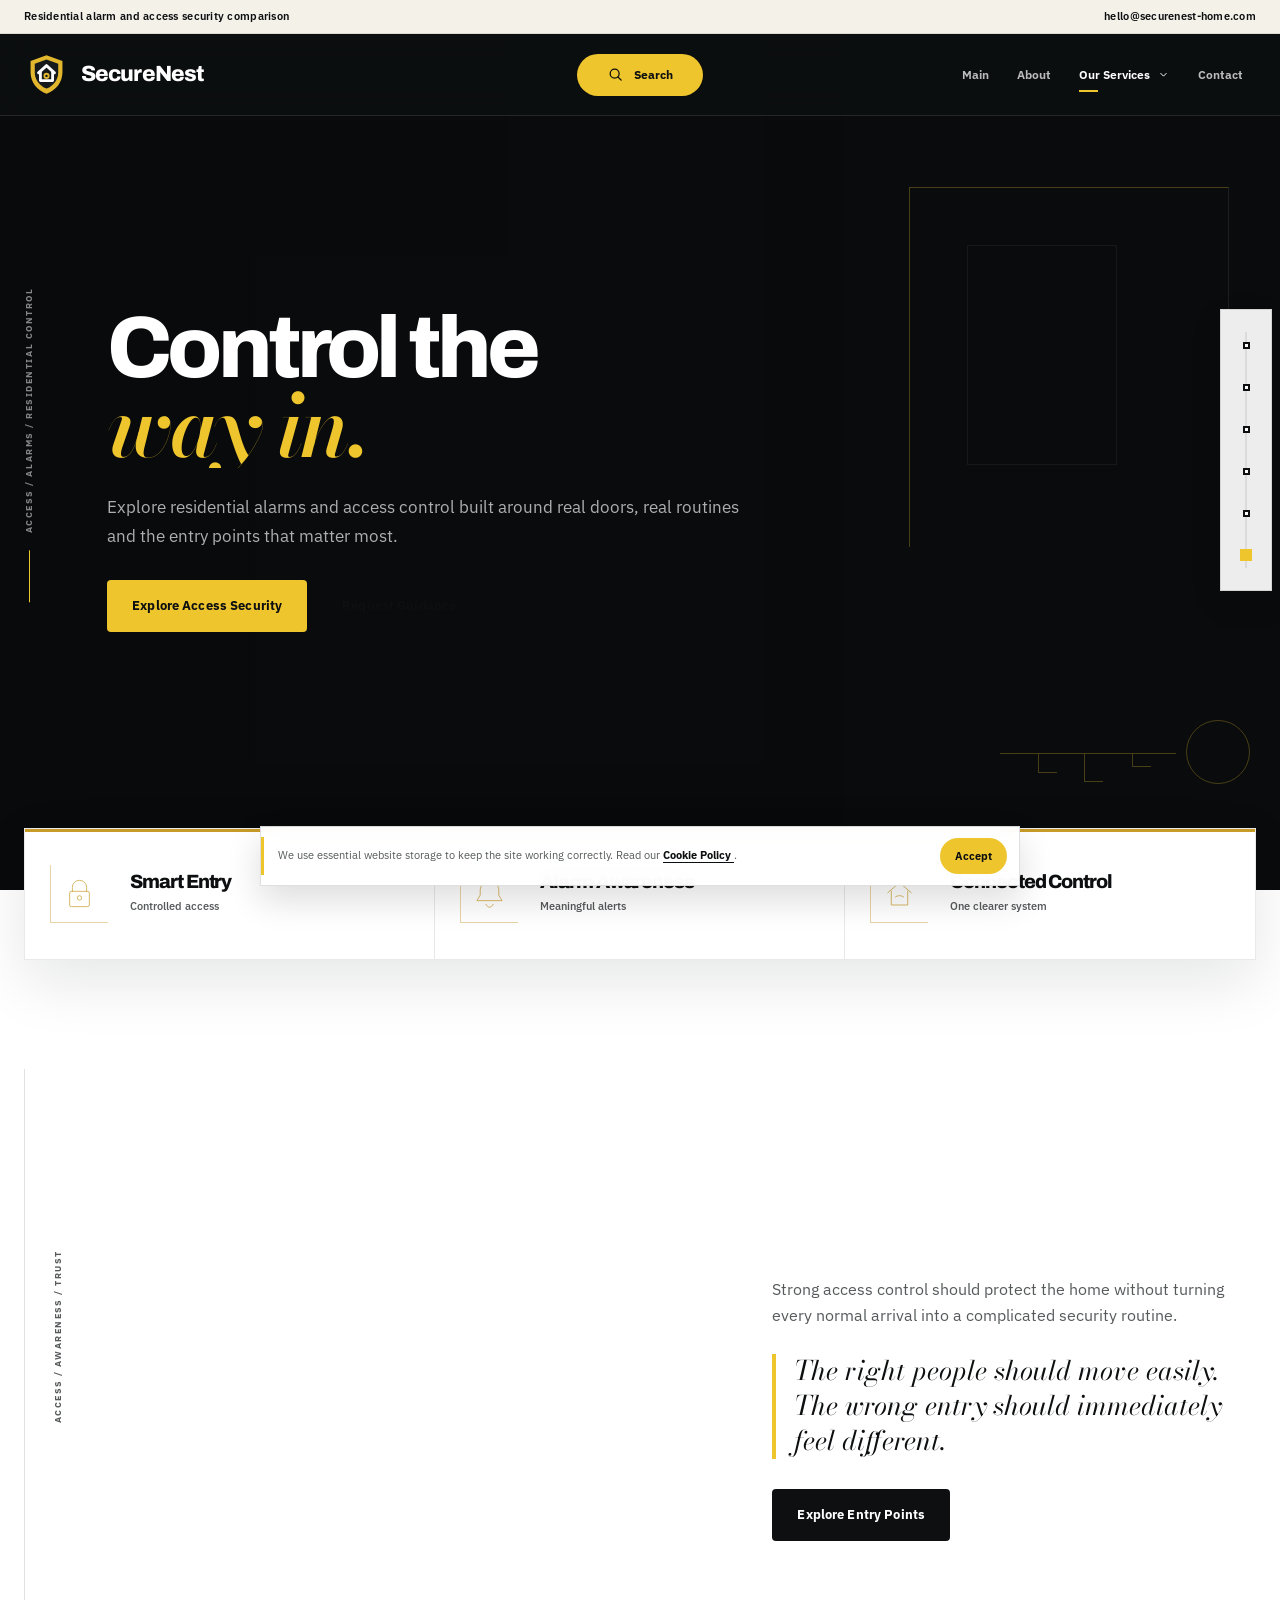
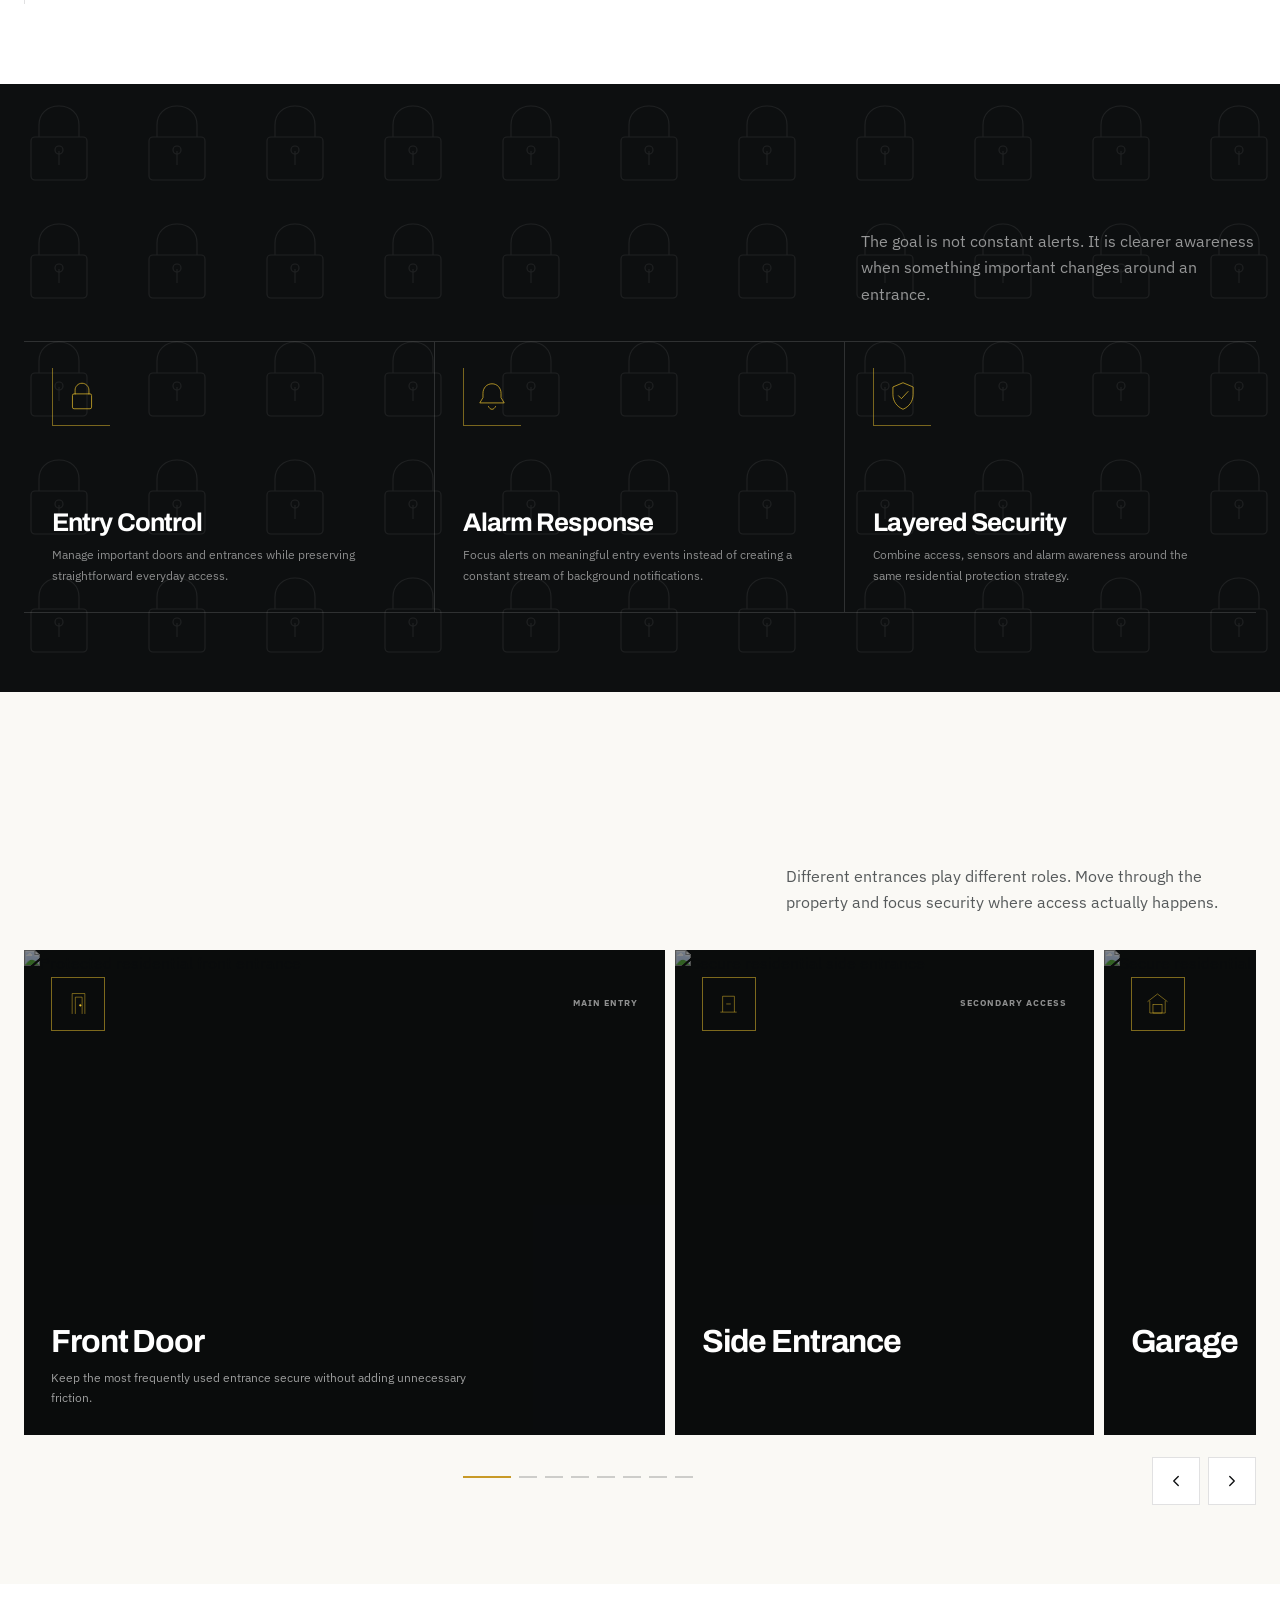
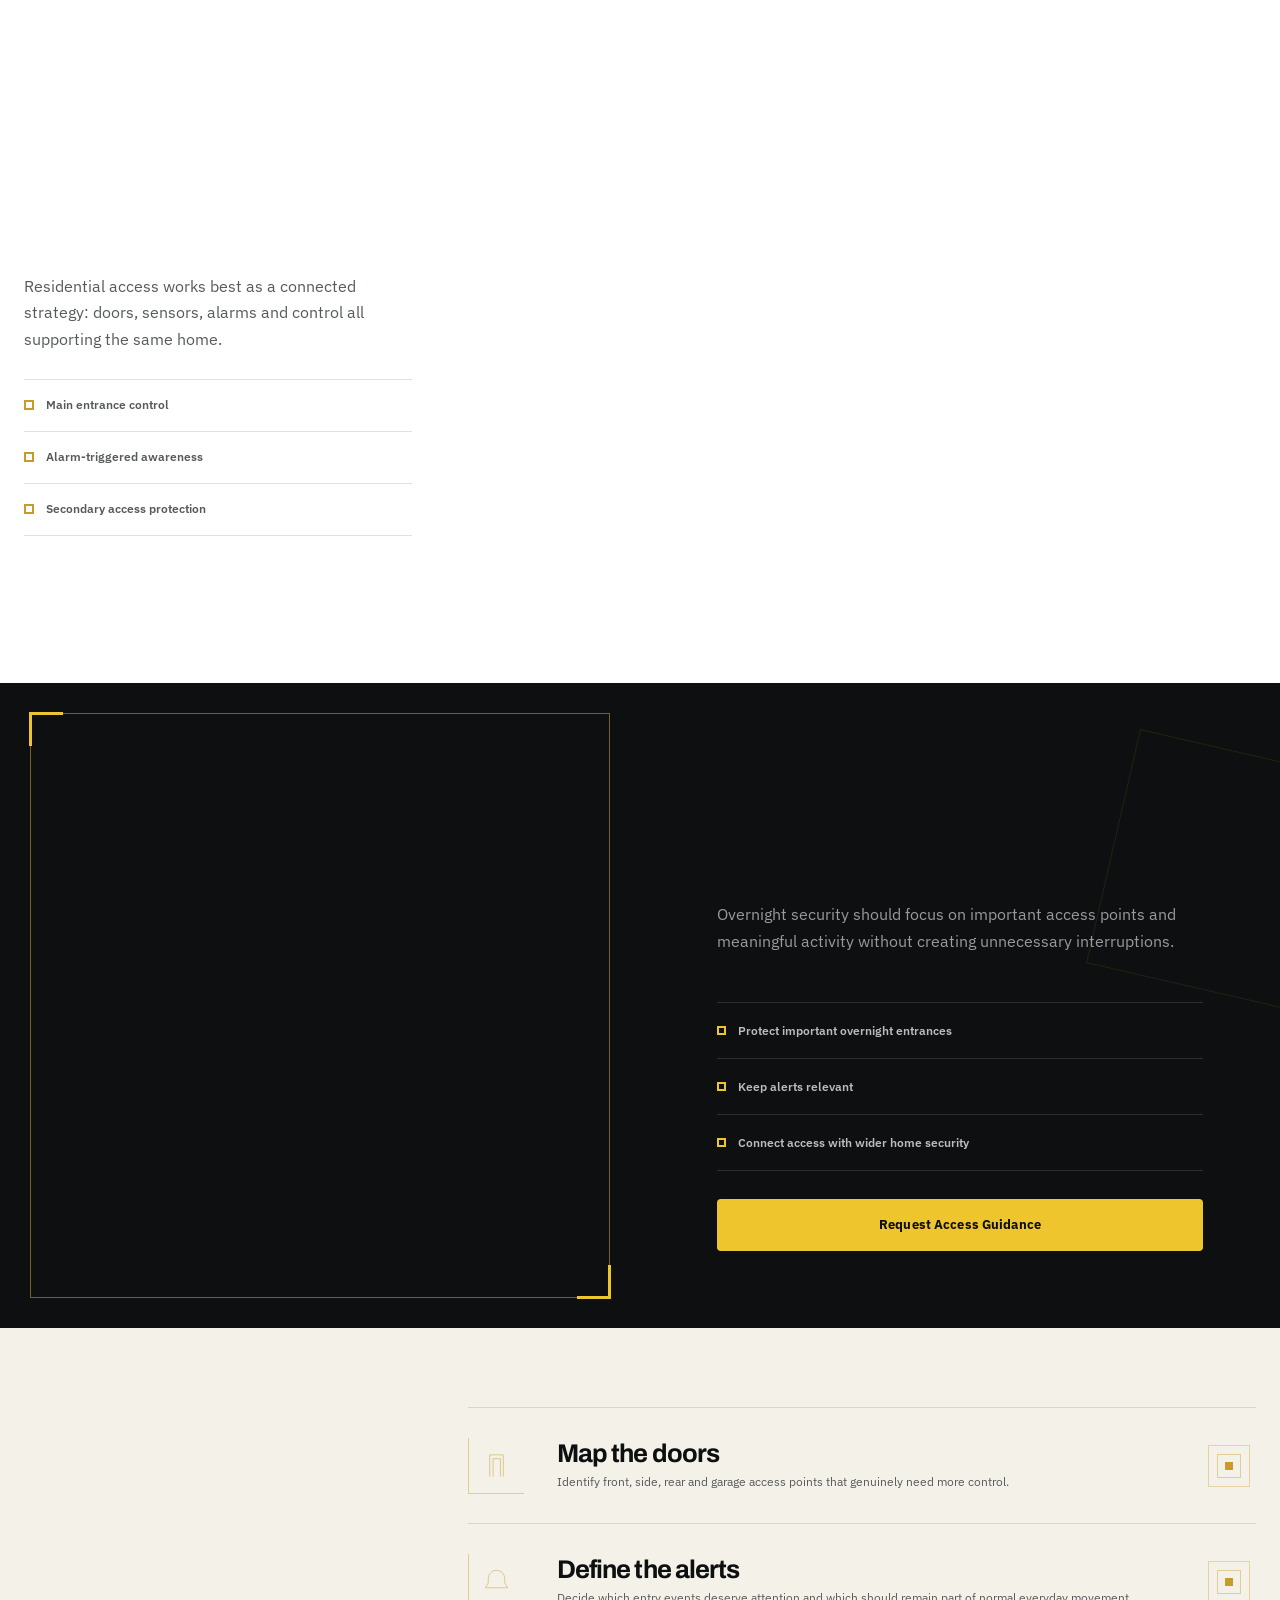
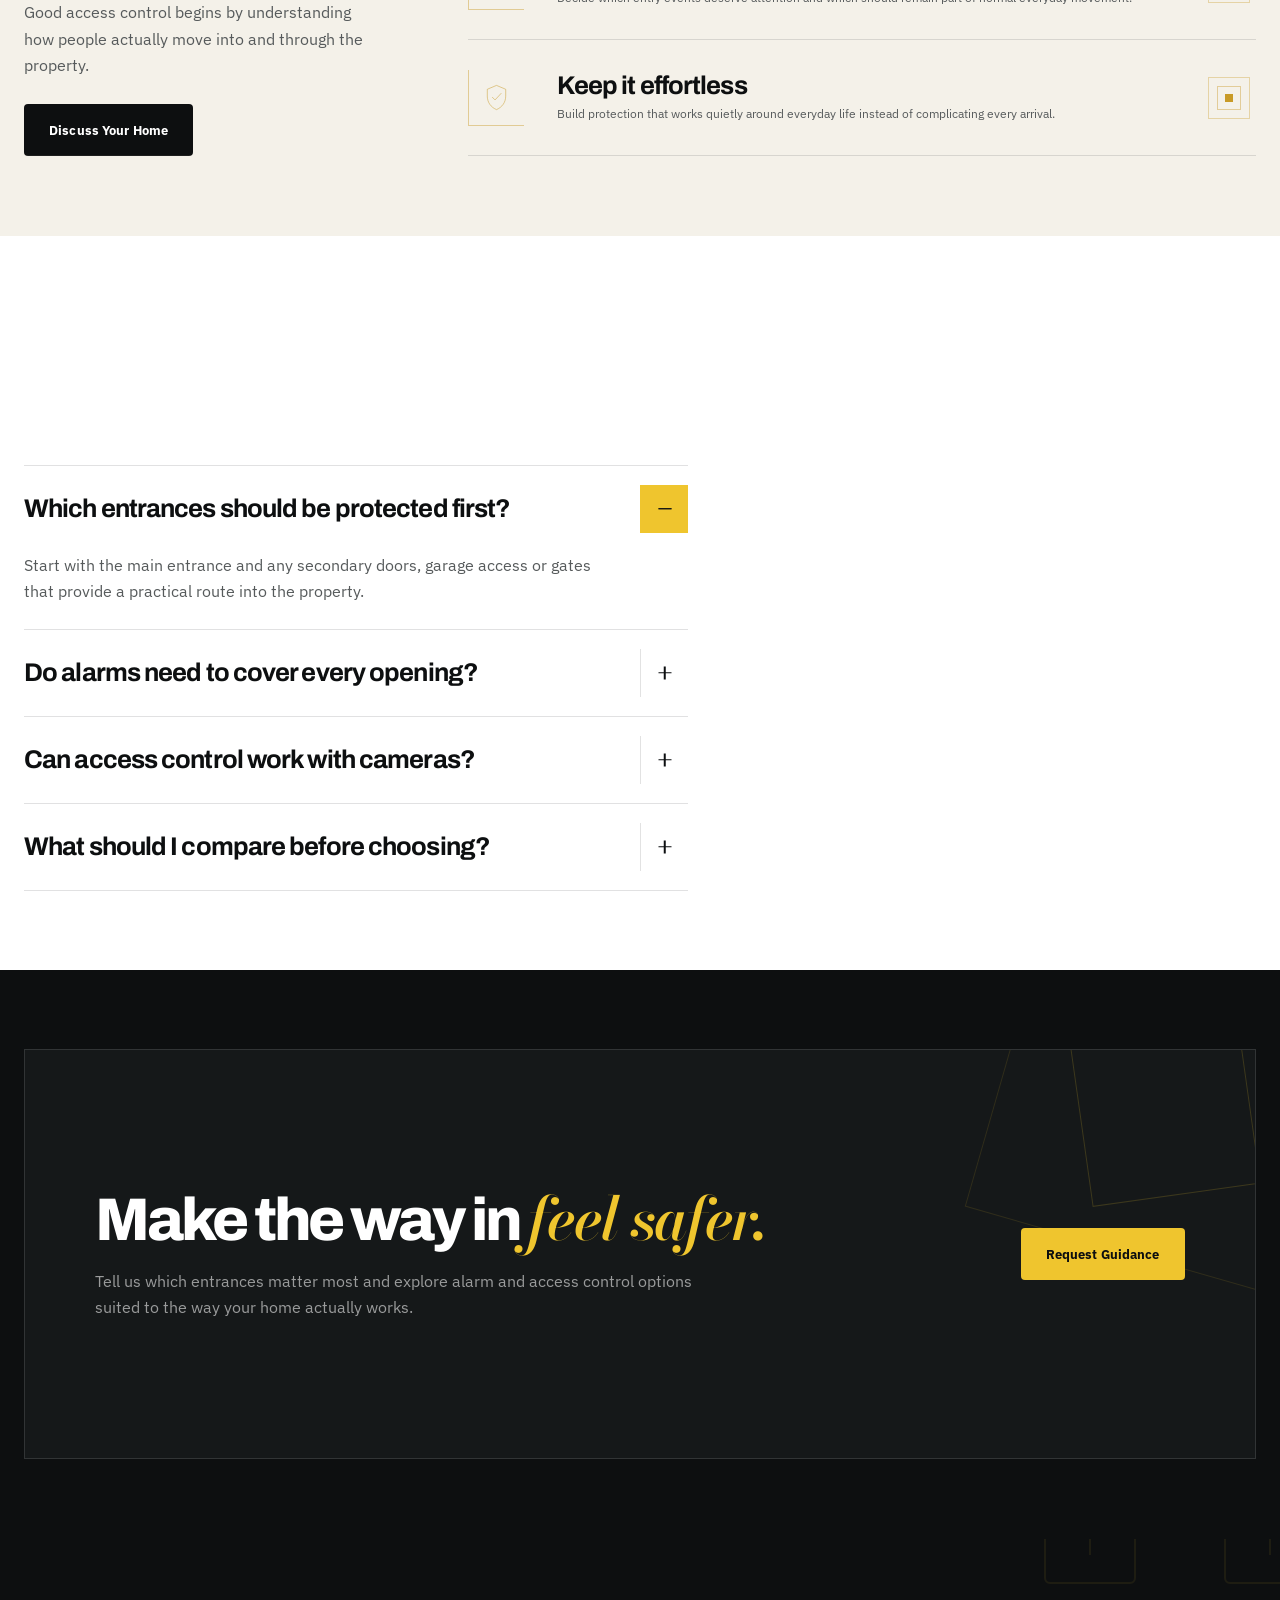
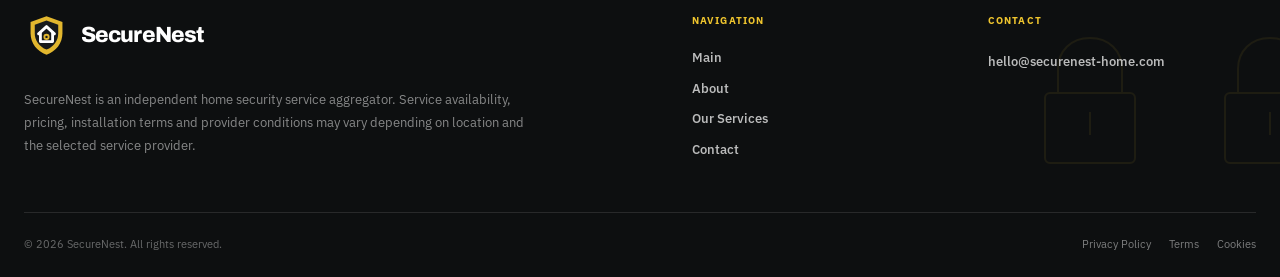
==== alarm-access-control.html @ 629a3722 "+" ====
<!DOCTYPE html>
<html lang="en">
<head>
    <meta charset="UTF-8">

    <meta
        name="viewport"
        content="width=device-width, initial-scale=1.0"
    >

    <meta
        name="description"
        content="Explore residential alarms and access control for doors, gates, garages, smart entry and connected home protection."
    >

    <meta
        name="theme-color"
        content="#0d0f10"
    >

    <title>Alarm & Access Control | SecureNest</title>

    <link
        rel="icon"
        href="assets/icons/favicon.svg"
        type="image/svg+xml"
    >

    <link
        rel="preconnect"
        href="https://fonts.googleapis.com"
    >

    <link
        rel="preconnect"
        href="https://fonts.gstatic.com"
        crossorigin
    >

    <link
        href="https://fonts.googleapis.com/css2?family=Archivo:wght@500;600;700;800;900&family=Bodoni+Moda:ital,opsz,wght@0,6..96,600;1,6..96,600;1,6..96,700&family=IBM+Plex+Sans:wght@400;500;600;700&display=swap"
        rel="stylesheet"
    >

    <link
        rel="stylesheet"
        href="assets/vendor/swiper-bundle.min.css"
    >

    <link
        rel="stylesheet"
        href="assets/vendor/aos.css"
    >

    <link
        rel="stylesheet"
        href="assets/css/global.css"
    >

    <link
        rel="stylesheet"
        href="assets/css/services.css"
    >
</head>


<body
    class="service-page service-page--access"
    data-page="alarmAccess"
>

    <a
        class="skip-link"
        href="#main-content"
    >
        Skip to content
    </a>




    <header class="site-header">

        <div class="header-info">

            <div class="container header-info__inner">

                <div class="header-info__message">
                    Residential alarm and access security comparison
                </div>

                <a
                    class="header-info__email"
                    href="#"
                    data-config-email-link
                >
                    hello@securenest-home.com
                </a>

            </div>

        </div>


        <div class="header-main">

            <div class="container header-main__inner">

                <a
                    class="brand"
                    href="index.html"
                    aria-label=""
                    data-config-brand-home-label
                >

                    <img
                        class="brand__logo"
                        src="assets/icons/logo.svg"
                        alt=""
                        width="45"
                        height="45"
                        data-config-logo
                    >

                    <span
                        class="brand__name"
                        data-config-brand
                    >

                    </span>

                </a>


                <div class="header-search">

                    <button
                        class="header-search__button"
                        type="button"
                        aria-label="Search website"
                        data-search-open
                    >

                        <svg
                            class="header-search__icon"
                            viewBox="0 0 24 24"
                            fill="none"
                            aria-hidden="true"
                        >
                            <circle
                                cx="10.8"
                                cy="10.8"
                                r="6.3"
                                stroke="currentColor"
                                stroke-width="1.8"
                            />

                            <path
                                d="M15.5 15.5L20 20"
                                stroke="currentColor"
                                stroke-width="1.8"
                                stroke-linecap="round"
                            />
                        </svg>

                        <span class="header-search__text">
                            Search
                        </span>

                    </button>

                </div>


                <nav
                    class="main-nav"
                    aria-label="Main navigation"
                >

                    <ul class="main-nav__list">

                        <li class="main-nav__item">

                            <a
                                class="main-nav__link"
                                href="index.html"
                                data-nav-page="home"
                            >
                                <span data-nav-main>
                                    Main
                                </span>
                            </a>

                        </li>


                        <li class="main-nav__item">

                            <a
                                class="main-nav__link"
                                href="index.html#about"
                            >
                                <span data-nav-about>
                                    About
                                </span>
                            </a>

                        </li>


                        <li class="main-nav__item">

                            <button
                                class="main-nav__trigger"
                                type="button"
                                aria-haspopup="true"
                                data-nav-page="services"
                            >

                                <span data-nav-services>
                                    Our Services
                                </span>

                                <svg
                                    class="main-nav__chevron"
                                    viewBox="0 0 24 24"
                                    fill="none"
                                    aria-hidden="true"
                                >
                                    <path
                                        d="M7 10L12 15L17 10"
                                        stroke="currentColor"
                                        stroke-width="1.8"
                                        stroke-linecap="round"
                                        stroke-linejoin="round"
                                    />
                                </svg>

                            </button>


                            <div class="nav-dropdown">

                                <a
                                    class="nav-dropdown__link"
                                    href="security-camera-systems.html"
                                >
                                    <span>
                                        Security Camera Systems
                                    </span>

                                    <span class="nav-dropdown__icon">

                                        <svg
                                            viewBox="0 0 24 24"
                                            fill="none"
                                            aria-hidden="true"
                                        >
                                            <rect
                                                x="3"
                                                y="7"
                                                width="14"
                                                height="10"
                                                rx="3"
                                                stroke="currentColor"
                                                stroke-width="1.6"
                                            />

                                            <circle
                                                cx="10"
                                                cy="12"
                                                r="2.4"
                                                stroke="currentColor"
                                                stroke-width="1.6"
                                            />

                                            <path
                                                d="M17 10L21 8V16L17 14"
                                                stroke="currentColor"
                                                stroke-width="1.6"
                                            />
                                        </svg>

                                    </span>
                                </a>


                                <a
                                    class="nav-dropdown__link"
                                    href="alarm-access-control.html"
                                >
                                    <span>
                                        Alarm &amp; Access Control
                                    </span>

                                    <span class="nav-dropdown__icon">

                                        <svg
                                            viewBox="0 0 24 24"
                                            fill="none"
                                            aria-hidden="true"
                                        >
                                            <path
                                                d="M6 10V8C6 4.7 8.7 2 12 2C15.3 2 18 4.7 18 8V10"
                                                stroke="currentColor"
                                                stroke-width="1.6"
                                            />

                                            <rect
                                                x="4"
                                                y="10"
                                                width="16"
                                                height="11"
                                                rx="3"
                                                stroke="currentColor"
                                                stroke-width="1.6"
                                            />

                                            <circle
                                                cx="12"
                                                cy="15"
                                                r="1.5"
                                                stroke="currentColor"
                                                stroke-width="1.6"
                                            />
                                        </svg>

                                    </span>
                                </a>

                            </div>

                        </li>


                        <li class="main-nav__item">

                            <a
                                class="main-nav__link"
                                href="index.html#contact"
                            >
                                <span data-nav-contact>
                                    Contact
                                </span>
                            </a>

                        </li>

                    </ul>

                </nav>


                <button
                    class="menu-toggle"
                    type="button"
                    aria-label="Open menu"
                    aria-expanded="false"
                    aria-controls="mobile-menu"
                >

                    <span class="menu-toggle__inner">
                        <span class="menu-toggle__line"></span>
                        <span class="menu-toggle__line"></span>
                    </span>

                </button>

            </div>

        </div>

    </header>




    <div
        class="mobile-menu"
        id="mobile-menu"
    >

        <div class="mobile-menu__inner">

            <nav
                class="mobile-menu__nav"
                aria-label="Mobile navigation"
            >

                <a
                    class="mobile-menu__link"
                    href="index.html"
                >
                    <span data-nav-main>
                        Main
                    </span>
                </a>

                <a
                    class="mobile-menu__link"
                    href="index.html#about"
                >
                    <span data-nav-about>
                        About
                    </span>
                </a>

                <a
                    class="mobile-menu__link"
                    href="index.html#services"
                >
                    <span data-nav-services>
                        Our Services
                    </span>
                </a>


                <div class="mobile-menu__services">

                    <a
                        class="mobile-menu__service"
                        href="security-camera-systems.html"
                    >
                        Security Camera Systems
                    </a>

                    <a
                        class="mobile-menu__service"
                        href="alarm-access-control.html"
                    >
                        Alarm &amp; Access Control
                    </a>

                </div>


                <a
                    class="mobile-menu__link"
                    href="index.html#contact"
                >
                    <span data-nav-contact>
                        Contact
                    </span>
                </a>

            </nav>

        </div>

    </div>




    <div
        class="search-panel"
        role="dialog"
        aria-modal="true"
        aria-labelledby="site-search-title"
        aria-hidden="true"
        data-search-panel
    >

        <div class="search-panel__inner">

            <button
                class="search-panel__close"
                type="button"
                aria-label="Close search"
                data-search-close
            >
                <svg
                    viewBox="0 0 24 24"
                    fill="none"
                    aria-hidden="true"
                >
                    <path
                        d="M6 6L18 18M18 6L6 18"
                        stroke="currentColor"
                        stroke-width="1.7"
                        stroke-linecap="round"
                    />
                </svg>
            </button>


            <div
                class="search-panel__title"
                id="site-search-title"
            >
                Find your
                <span class="accent-serif accent-yellow">
                    protection.
                </span>
            </div>


            <form
                class="search-panel__field"
                data-search-form
            >

                <input
                    class="search-panel__input"
                    type="search"
                    aria-label="Search website"
                    placeholder="Search cameras, alarms, access..."
                    autocomplete="off"
                    data-search-input
                >

                <button
                    class="search-panel__submit"
                    type="submit"
                >
                    Search
                </button>

            </form>


            <div
                class="search-results"
                data-search-results
                aria-live="polite"
            ></div>

        </div>

    </div>




    <nav
        class="service-side-nav"
        aria-label="Alarm and access sections"
    >

        <a
            class="service-side-nav__link is-active"
            href="#overview"
        >
            <span class="service-side-nav__dot"></span>

            <span class="service-side-nav__label">
                Overview
            </span>
        </a>


        <a
            class="service-side-nav__link"
            href="#capabilities"
        >
            <span class="service-side-nav__dot"></span>

            <span class="service-side-nav__label">
                Protection
            </span>
        </a>


        <a
            class="service-side-nav__link"
            href="#coverage"
        >
            <span class="service-side-nav__dot"></span>

            <span class="service-side-nav__label">
                Entry Points
            </span>
        </a>


        <a
            class="service-side-nav__link"
            href="#system"
        >
            <span class="service-side-nav__dot"></span>

            <span class="service-side-nav__label">
                System
            </span>
        </a>


        <a
            class="service-side-nav__link"
            href="#approach"
        >
            <span class="service-side-nav__dot"></span>

            <span class="service-side-nav__label">
                Approach
            </span>
        </a>


        <a
            class="service-side-nav__link"
            href="#faq"
        >
            <span class="service-side-nav__dot"></span>

            <span class="service-side-nav__label">
                FAQ
            </span>
        </a>

    </nav>


    <main
        class="site"
        id="main-content"
    >




        <section class="service-hero">

            <div class="service-hero__media">

                <img
                    class="service-hero__image"
                    src="assets/images/hero/access-security-residence.webp"
                    alt="Premium residential smart access control"
                >

            </div>

            <div class="service-hero__veil"></div>
            <div class="service-hero__shade"></div>
            <div class="service-hero__architecture"></div>


            <div
                class="service-hero__vertical"
                aria-hidden="true"
            >
                Access / alarms / residential control
            </div>


            <div
                class="service-hero__key"
                aria-hidden="true"
            >
                <span class="service-hero__key-cut"></span>
                <span class="service-hero__key-cut"></span>
                <span class="service-hero__key-cut"></span>
            </div>


            <div class="container service-hero__inner">

                <div class="service-hero__content">

                    <h1 class="service-hero__title">

                        <span class="service-hero__line">
                            <span class="service-hero__line-inner">
                                Control the
                            </span>
                        </span>

                        <span class="service-hero__line">
                            <span class="service-hero__line-inner service-hero__accent">
                                way in.
                            </span>
                        </span>

                    </h1>


                    <p class="service-hero__copy">
                        Explore residential alarms and access control
                        built around real doors, real routines and the
                        entry points that matter most.
                    </p>


                    <div class="service-hero__actions">

                        <a
                            class="btn btn--primary"
                            href="#overview"
                        >
                            Explore Access Security
                        </a>

                        <a
                            class="btn btn--outline"
                            href="index.html#contact"
                        >
                            Request Guidance
                        </a>

                    </div>

                </div>

            </div>

        </section>




        <div class="service-command-wrap">

            <div class="container">

                <div class="service-command">

                    <div
                        class="service-command__item"
                        data-aos="security-lift"
                    >

                        <div class="service-command__icon">

                            <svg
                                viewBox="0 0 64 64"
                                fill="none"
                                aria-hidden="true"
                            >
                                <path
                                    d="M19 29V21C19 13.8 24.8 8 32 8C39.2 8 45 13.8 45 21V29"
                                    stroke="currentColor"
                                />

                                <rect
                                    x="14"
                                    y="28"
                                    width="36"
                                    height="28"
                                    rx="3"
                                    stroke="currentColor"
                                />

                                <circle
                                    cx="32"
                                    cy="40"
                                    r="4"
                                    stroke="currentColor"
                                />
                            </svg>

                        </div>


                        <div>

                            <h2 class="service-command__title">
                                Smart Entry
                            </h2>

                            <span class="service-command__hint">
                                Controlled access
                            </span>

                        </div>

                    </div>


                    <div
                        class="service-command__item"
                        data-aos="security-lift"
                        data-aos-delay="70"
                    >

                        <div class="service-command__icon">

                            <svg
                                viewBox="0 0 64 64"
                                fill="none"
                                aria-hidden="true"
                            >
                                <path
                                    d="M32 9C22 9 15 17 15 27V35L9 45H55L49 35V27C49 17 42 9 32 9Z"
                                    stroke="currentColor"
                                />

                                <path
                                    d="M25 51C27 55 29 57 32 57C35 57 37 55 39 51"
                                    stroke="currentColor"
                                />
                            </svg>

                        </div>


                        <div>

                            <h2 class="service-command__title">
                                Alarm Awareness
                            </h2>

                            <span class="service-command__hint">
                                Meaningful alerts
                            </span>

                        </div>

                    </div>


                    <div
                        class="service-command__item"
                        data-aos="security-lift"
                        data-aos-delay="140"
                    >

                        <div class="service-command__icon">

                            <svg
                                viewBox="0 0 64 64"
                                fill="none"
                                aria-hidden="true"
                            >
                                <path
                                    d="M10 31L32 12L54 31"
                                    stroke="currentColor"
                                />

                                <path
                                    d="M17 27V53H47V27"
                                    stroke="currentColor"
                                />

                                <path
                                    d="M24 39C28 35 36 35 40 39"
                                    stroke="currentColor"
                                />
                            </svg>

                        </div>


                        <div>

                            <h2 class="service-command__title">
                                Connected Control
                            </h2>

                            <span class="service-command__hint">
                                One clearer system
                            </span>

                        </div>

                    </div>

                </div>

            </div>

        </div>




        <section
            class="section service-editorial"
            id="overview"
        >

            <div class="container service-editorial__layout">

                <div
                    class="service-editorial__rail"
                    aria-hidden="true"
                >
                    Access / awareness / trust
                </div>


                <div
                    class="service-editorial__media"
                    data-aos="security-shutter"
                >

                    <img
                        class="service-editorial__main reveal-image"
                        src="assets/images/services/access-architecture-main.webp"
                        alt="Premium smart access integrated into a residential entrance"
                        loading="lazy"
                    >

                    <img
                        class="service-editorial__detail reveal-image"
                        src="assets/images/services/smart-lock-detail.webp"
                        alt="Modern residential smart lock detail"
                        loading="lazy"
                    >


                    <div
                        class="service-editorial__drawing"
                        aria-hidden="true"
                    >
                        <svg
                            viewBox="0 0 120 130"
                            fill="none"
                        >
                            <path
                                d="M35 57V41C35 25 45 15 60 15C75 15 85 25 85 41V57"
                            />

                            <rect
                                x="25"
                                y="56"
                                width="70"
                                height="58"
                                rx="4"
                            />

                            <circle
                                cx="60"
                                cy="78"
                                r="7"
                            />

                            <path
                                d="M60 85V99"
                            />
                        </svg>
                    </div>

                </div>


                <div class="service-editorial__content">

                    <h2
                        class="service-editorial__title"
                        data-aos="security-text"
                    >
                        Entry should feel
                        <span class="accent-serif accent-mustard">
                            natural.
                        </span>
                    </h2>


                    <p
                        class="service-editorial__copy"
                        data-aos="security-line"
                    >
                        Strong access control should protect the home
                        without turning every normal arrival into a
                        complicated security routine.
                    </p>


                    <div
                        class="service-editorial__statement"
                        data-aos="security-lift"
                    >

                        <span class="service-editorial__statement-line"></span>

                        <p>
                            The right people should move easily.
                            The wrong entry should immediately feel
                            different.
                        </p>

                    </div>


                    <a
                        class="btn btn--dark"
                        href="#coverage"
                    >
                        Explore Entry Points
                    </a>

                </div>

            </div>

        </section>




        <section
            class="section service-capabilities"
            id="capabilities"
        >

            <div class="pattern-locks"></div>


            <div class="container">

                <div class="service-capabilities__header">

                    <h2 data-aos="security-text">
                        Protection that knows
                        <span class="accent-serif accent-yellow">
                            when to react.
                        </span>
                    </h2>

                    <p
                        class="service-capabilities__copy"
                        data-aos="security-line"
                    >
                        The goal is not constant alerts. It is clearer
                        awareness when something important changes
                        around an entrance.
                    </p>

                </div>


                <div class="service-capabilities__rail">


                    <article class="service-capability">

                        <div class="service-capability__symbol">

                            <svg
                                viewBox="0 0 64 64"
                                fill="none"
                                aria-hidden="true"
                            >
                                <path
                                    d="M19 29V21C19 13.8 24.8 8 32 8C39.2 8 45 13.8 45 21V29"
                                    stroke="currentColor"
                                />

                                <rect
                                    x="14"
                                    y="28"
                                    width="36"
                                    height="28"
                                    rx="3"
                                    stroke="currentColor"
                                />
                            </svg>

                        </div>

                        <h3 class="service-capability__title">
                            Entry Control
                        </h3>

                        <p class="service-capability__text">
                            Manage important doors and entrances while
                            preserving straightforward everyday access.
                        </p>

                    </article>


                    <article class="service-capability">

                        <div class="service-capability__symbol">

                            <svg
                                viewBox="0 0 64 64"
                                fill="none"
                                aria-hidden="true"
                            >
                                <path
                                    d="M32 9C22 9 15 17 15 27V35L9 45H55L49 35V27C49 17 42 9 32 9Z"
                                    stroke="currentColor"
                                />

                                <path
                                    d="M25 51C27 55 29 57 32 57C35 57 37 55 39 51"
                                    stroke="currentColor"
                                />
                            </svg>

                        </div>

                        <h3 class="service-capability__title">
                            Alarm Response
                        </h3>

                        <p class="service-capability__text">
                            Focus alerts on meaningful entry events
                            instead of creating a constant stream of
                            background notifications.
                        </p>

                    </article>


                    <article class="service-capability">

                        <div class="service-capability__symbol">

                            <svg
                                viewBox="0 0 64 64"
                                fill="none"
                                aria-hidden="true"
                            >
                                <path
                                    d="M32 7L51 15V29C51 42 43.7 52 32 57C20.3 52 13 42 13 29V15L32 7Z"
                                    stroke="currentColor"
                                />

                                <path
                                    d="M23 31L29 37L42 23"
                                    stroke="currentColor"
                                />
                            </svg>

                        </div>

                        <h3 class="service-capability__title">
                            Layered Security
                        </h3>

                        <p class="service-capability__text">
                            Combine access, sensors and alarm awareness
                            around the same residential protection
                            strategy.
                        </p>

                    </article>

                </div>

            </div>

        </section>




        <section
            class="section service-scenes"
            id="coverage"
        >

            <div class="container">

                <div class="service-scenes__top">

                    <div>

                        <h2 data-aos="security-text">
                            Protect every
                            <span class="accent-serif accent-mustard">
                                important entry.
                            </span>
                        </h2>

                    </div>


                    <p class="service-scenes__copy">
                        Different entrances play different roles.
                        Move through the property and focus security
                        where access actually happens.
                    </p>

                </div>


                <div class="service-scenes__viewport">

                    <div class="swiper service-scenes__slider">

                        <div class="swiper-wrapper">




                            <div class="swiper-slide">

                                <article class="service-scene">

                                    <img
                                        class="service-scene__image reveal-image"
                                        src="assets/images/services/access-scene-front.webp"
                                        alt="Protected residential front entrance"
                                        loading="lazy"
                                    >

                                    <div class="service-scene__shade"></div>


                                    <div class="service-scene__content">

                                        <div class="service-scene__top">

                                            <div class="service-scene__symbol">

                                                <svg
                                                    viewBox="0 0 64 64"
                                                    fill="none"
                                                    aria-hidden="true"
                                                >
                                                    <path
                                                        d="M18 55V10H46V55"
                                                        stroke="currentColor"
                                                    />

                                                    <path
                                                        d="M25 55V18H40V55"
                                                        stroke="currentColor"
                                                    />

                                                    <circle
                                                        cx="36"
                                                        cy="36"
                                                        r="2"
                                                        fill="currentColor"
                                                    />
                                                </svg>

                                            </div>

                                            <span class="service-scene__status">
                                                Main entry
                                            </span>

                                        </div>


                                        <h3 class="service-scene__title">
                                            Front Door
                                        </h3>

                                        <p class="service-scene__text">
                                            Keep the most frequently
                                            used entrance secure without
                                            adding unnecessary friction.
                                        </p>

                                    </div>

                                </article>

                            </div>




                            <div class="swiper-slide">

                                <article class="service-scene">

                                    <img
                                        class="service-scene__image reveal-image"
                                        src="assets/images/services/access-scene-side.webp"
                                        alt="Secure residential side entrance"
                                        loading="lazy"
                                    >

                                    <div class="service-scene__shade"></div>


                                    <div class="service-scene__content">

                                        <div class="service-scene__top">

                                            <div class="service-scene__symbol">

                                                <svg
                                                    viewBox="0 0 64 64"
                                                    fill="none"
                                                    aria-hidden="true"
                                                >
                                                    <path
                                                        d="M14 51H50"
                                                        stroke="currentColor"
                                                    />

                                                    <path
                                                        d="M19 51V16H45V51"
                                                        stroke="currentColor"
                                                    />

                                                    <path
                                                        d="M27 33H37"
                                                        stroke="currentColor"
                                                    />
                                                </svg>

                                            </div>

                                            <span class="service-scene__status">
                                                Secondary access
                                            </span>

                                        </div>


                                        <h3 class="service-scene__title">
                                            Side Entrance
                                        </h3>

                                        <p class="service-scene__text">
                                            Give quieter access routes
                                            the same considered protection
                                            as the front of the home.
                                        </p>

                                    </div>

                                </article>

                            </div>




                            <div class="swiper-slide">

                                <article class="service-scene">

                                    <img
                                        class="service-scene__image reveal-image"
                                        src="assets/images/services/access-scene-garage.webp"
                                        alt="Secure residential garage entrance"
                                        loading="lazy"
                                    >

                                    <div class="service-scene__shade"></div>


                                    <div class="service-scene__content">

                                        <div class="service-scene__top">

                                            <div class="service-scene__symbol">

                                                <svg
                                                    viewBox="0 0 64 64"
                                                    fill="none"
                                                    aria-hidden="true"
                                                >
                                                    <path
                                                        d="M10 28L32 11L54 28"
                                                        stroke="currentColor"
                                                    />

                                                    <path
                                                        d="M15 26V53H49V26"
                                                        stroke="currentColor"
                                                    />

                                                    <rect
                                                        x="22"
                                                        y="34"
                                                        width="20"
                                                        height="19"
                                                        stroke="currentColor"
                                                    />
                                                </svg>

                                            </div>

                                            <span class="service-scene__status">
                                                Internal route
                                            </span>

                                        </div>


                                        <h3 class="service-scene__title">
                                            Garage
                                        </h3>

                                        <p class="service-scene__text">
                                            Protect the transition from
                                            vehicle storage into the
                                            interior of the property.
                                        </p>

                                    </div>

                                </article>

                            </div>




                            <div class="swiper-slide">

                                <article class="service-scene">

                                    <img
                                        class="service-scene__image reveal-image"
                                        src="assets/images/services/access-scene-gate.webp"
                                        alt="Residential security gate"
                                        loading="lazy"
                                    >

                                    <div class="service-scene__shade"></div>


                                    <div class="service-scene__content">

                                        <div class="service-scene__top">

                                            <div class="service-scene__symbol">

                                                <svg
                                                    viewBox="0 0 64 64"
                                                    fill="none"
                                                    aria-hidden="true"
                                                >
                                                    <path
                                                        d="M14 54V13H50V54"
                                                        stroke="currentColor"
                                                    />

                                                    <path
                                                        d="M25 13V54M39 13V54"
                                                        stroke="currentColor"
                                                    />

                                                    <path
                                                        d="M14 31H50"
                                                        stroke="currentColor"
                                                    />
                                                </svg>

                                            </div>

                                            <span class="service-scene__status">
                                                Perimeter
                                            </span>

                                        </div>


                                        <h3 class="service-scene__title">
                                            Gates
                                        </h3>

                                        <p class="service-scene__text">
                                            Extend controlled access
                                            beyond the building to
                                            important perimeter entry.
                                        </p>

                                    </div>

                                </article>

                            </div>




                            <div class="swiper-slide">

                                <article class="service-scene">

                                    <img
                                        class="service-scene__image reveal-image"
                                        src="assets/images/services/access-scene-rear.webp"
                                        alt="Secure rear residential entrance"
                                        loading="lazy"
                                    >

                                    <div class="service-scene__shade"></div>


                                    <div class="service-scene__content">

                                        <div class="service-scene__top">

                                            <div class="service-scene__symbol">

                                                <svg
                                                    viewBox="0 0 64 64"
                                                    fill="none"
                                                    aria-hidden="true"
                                                >
                                                    <path
                                                        d="M17 53V14H47V53"
                                                        stroke="currentColor"
                                                    />

                                                    <path
                                                        d="M25 53V21H40V53"
                                                        stroke="currentColor"
                                                    />
                                                </svg>

                                            </div>

                                            <span class="service-scene__status">
                                                Rear entry
                                            </span>

                                        </div>


                                        <h3 class="service-scene__title">
                                            Rear Door
                                        </h3>

                                        <p class="service-scene__text">
                                            Bring stronger awareness to
                                            entrances that may be less
                                            visible from the street.
                                        </p>

                                    </div>

                                </article>

                            </div>

                        </div>

                    </div>

                </div>


                <div class="service-scenes__bottom">

                    <div class="swiper-pagination service-scenes__pagination"></div>


                    <div class="slider-controls">

                        <button
                            class="slider-button service-scenes__prev"
                            type="button"
                            aria-label="Previous access area"
                        >
                            <svg
                                viewBox="0 0 24 24"
                                fill="none"
                                aria-hidden="true"
                            >
                                <path
                                    d="M15 6L9 12L15 18"
                                    stroke="currentColor"
                                    stroke-width="1.8"
                                    stroke-linecap="round"
                                    stroke-linejoin="round"
                                />
                            </svg>
                        </button>


                        <button
                            class="slider-button service-scenes__next"
                            type="button"
                            aria-label="Next access area"
                        >
                            <svg
                                viewBox="0 0 24 24"
                                fill="none"
                                aria-hidden="true"
                            >
                                <path
                                    d="M9 6L15 12L9 18"
                                    stroke="currentColor"
                                    stroke-width="1.8"
                                    stroke-linecap="round"
                                    stroke-linejoin="round"
                                />
                            </svg>
                        </button>

                    </div>

                </div>

            </div>

        </section>




        <section
            class="section service-system"
            id="system"
        >

            <div class="container service-system__layout">

                <div class="service-system__intro">

                    <h2 data-aos="security-text">
                        Connect the
                        <span class="accent-serif accent-mustard">
                            entry points.
                        </span>
                    </h2>


                    <p
                        class="service-system__copy"
                        data-aos="security-line"
                    >
                        Residential access works best as a connected
                        strategy: doors, sensors, alarms and control
                        all supporting the same home.
                    </p>


                    <div class="service-system__points">

                        <div class="service-system__point">
                            <span class="service-system__point-mark"></span>
                            Main entrance control
                        </div>

                        <div class="service-system__point">
                            <span class="service-system__point-mark"></span>
                            Alarm-triggered awareness
                        </div>

                        <div class="service-system__point">
                            <span class="service-system__point-mark"></span>
                            Secondary access protection
                        </div>

                    </div>

                </div>


                <div
                    class="service-system__canvas"
                    data-aos="security-shutter"
                >

                    <img
                        class="service-system__drawing"
                        src="assets/images/security/access-control-plan.svg"
                        alt="Residential access and alarm system plan"
                    >


                    <button
                        class="service-system__node service-system__node--one is-active"
                        type="button"
                        data-system-node
                    >
                        <span class="service-system__node-label">
                            Front door
                        </span>
                    </button>


                    <button
                        class="service-system__node service-system__node--two"
                        type="button"
                        data-system-node
                    >
                        <span class="service-system__node-label">
                            Rear entry
                        </span>
                    </button>


                    <button
                        class="service-system__node service-system__node--three"
                        type="button"
                        data-system-node
                    >
                        <span class="service-system__node-label">
                            Garage
                        </span>
                    </button>


                    <button
                        class="service-system__node service-system__node--four"
                        type="button"
                        data-system-node
                    >
                        <span class="service-system__node-label">
                            Alarm zone
                        </span>
                    </button>

                </div>

            </div>

        </section>




        <section class="service-story">

            <div class="service-story__layout">

                <div class="service-story__media">

                    <img
                        class="service-story__image"
                        src="assets/images/security/access-night-residence.webp"
                        alt="Protected residential entrance at night"
                        loading="lazy"
                    >

                    <div
                        class="service-story__frame"
                        aria-hidden="true"
                    ></div>

                </div>


                <div class="service-story__content">

                    <h2
                        class="service-story__title"
                        data-aos="security-text"
                    >
                        Quiet home.
                        <span class="accent-serif accent-yellow">
                            Active protection.
                        </span>
                    </h2>


                    <p class="service-story__copy">
                        Overnight security should focus on important
                        access points and meaningful activity without
                        creating unnecessary interruptions.
                    </p>


                    <div class="service-story__list">

                        <div class="service-story__item">
                            <span class="service-story__mark"></span>
                            Protect important overnight entrances
                        </div>

                        <div class="service-story__item">
                            <span class="service-story__mark"></span>
                            Keep alerts relevant
                        </div>

                        <div class="service-story__item">
                            <span class="service-story__mark"></span>
                            Connect access with wider home security
                        </div>

                    </div>


                    <a
                        class="btn btn--primary"
                        href="index.html#contact"
                    >
                        Request Access Guidance
                    </a>

                </div>

            </div>

        </section>




        <section
            class="section service-approach"
            id="approach"
        >

            <div class="container service-approach__layout">

                <div class="service-approach__intro">

                    <h2 data-aos="security-text">
                        Start with
                        <span class="accent-serif accent-mustard">
                            real access.
                        </span>
                    </h2>


                    <p class="service-approach__copy">
                        Good access control begins by understanding
                        how people actually move into and through the
                        property.
                    </p>


                    <a
                        class="btn btn--dark"
                        href="index.html#contact"
                    >
                        Discuss Your Home
                    </a>

                </div>


                <div class="service-approach__rail">


                    <article class="service-approach__item">

                        <div class="service-approach__icon">

                            <svg
                                viewBox="0 0 64 64"
                                fill="none"
                                aria-hidden="true"
                            >
                                <path
                                    d="M18 55V10H46V55"
                                    stroke="currentColor"
                                />

                                <path
                                    d="M25 55V18H40V55"
                                    stroke="currentColor"
                                />
                            </svg>

                        </div>


                        <div>

                            <h3 class="service-approach__title">
                                Map the doors
                            </h3>

                            <p class="service-approach__text">
                                Identify front, side, rear and garage
                                access points that genuinely need more
                                control.
                            </p>

                        </div>


                        <div
                            class="service-approach__signal"
                            aria-hidden="true"
                        ></div>

                    </article>


                    <article class="service-approach__item">

                        <div class="service-approach__icon">

                            <svg
                                viewBox="0 0 64 64"
                                fill="none"
                                aria-hidden="true"
                            >
                                <path
                                    d="M32 9C22 9 15 17 15 27V35L9 45H55L49 35V27C49 17 42 9 32 9Z"
                                    stroke="currentColor"
                                />
                            </svg>

                        </div>


                        <div>

                            <h3 class="service-approach__title">
                                Define the alerts
                            </h3>

                            <p class="service-approach__text">
                                Decide which entry events deserve
                                attention and which should remain part
                                of normal everyday movement.
                            </p>

                        </div>


                        <div
                            class="service-approach__signal"
                            aria-hidden="true"
                        ></div>

                    </article>


                    <article class="service-approach__item">

                        <div class="service-approach__icon">

                            <svg
                                viewBox="0 0 64 64"
                                fill="none"
                                aria-hidden="true"
                            >
                                <path
                                    d="M32 7L51 15V29C51 42 43.7 52 32 57C20.3 52 13 42 13 29V15L32 7Z"
                                    stroke="currentColor"
                                />

                                <path
                                    d="M23 31L29 37L42 23"
                                    stroke="currentColor"
                                />
                            </svg>

                        </div>


                        <div>

                            <h3 class="service-approach__title">
                                Keep it effortless
                            </h3>

                            <p class="service-approach__text">
                                Build protection that works quietly
                                around everyday life instead of
                                complicating every arrival.
                            </p>

                        </div>


                        <div
                            class="service-approach__signal"
                            aria-hidden="true"
                        ></div>

                    </article>

                </div>

            </div>

        </section>




        <section
            class="section service-visual-faq"
            id="faq"
        >

            <div class="container service-visual-faq__layout">

                <div>

                    <h2
                        class="service-visual-faq__title"
                        data-aos="security-text"
                    >
                        Access questions,
                        <span class="accent-serif accent-mustard">
                            clearly answered.
                        </span>
                    </h2>


                    <div
                        class="accordion"
                        id="access-service-faq"
                    >


                        <div
                            class="accordion__item is-open"
                            data-service-faq-index="0"
                        >

                            <button
                                class="accordion__button"
                                type="button"
                            >
                                <span class="accordion__title">
                                    Which entrances should be protected first?
                                </span>

                                <span
                                    class="accordion__icon"
                                    aria-hidden="true"
                                ></span>
                            </button>


                            <div class="accordion__panel">

                                <div class="accordion__panel-inner">

                                    <div class="accordion__content">
                                        Start with the main entrance and
                                        any secondary doors, garage access
                                        or gates that provide a practical
                                        route into the property.
                                    </div>

                                </div>

                            </div>

                        </div>


                        <div
                            class="accordion__item"
                            data-service-faq-index="1"
                        >

                            <button
                                class="accordion__button"
                                type="button"
                            >
                                <span class="accordion__title">
                                    Do alarms need to cover every opening?
                                </span>

                                <span
                                    class="accordion__icon"
                                    aria-hidden="true"
                                ></span>
                            </button>


                            <div class="accordion__panel">

                                <div class="accordion__panel-inner">

                                    <div class="accordion__content">
                                        Not necessarily. The useful
                                        approach is to focus first on
                                        relevant access routes and
                                        vulnerable areas rather than
                                        adding sensors without a reason.
                                    </div>

                                </div>

                            </div>

                        </div>


                        <div
                            class="accordion__item"
                            data-service-faq-index="2"
                        >

                            <button
                                class="accordion__button"
                                type="button"
                            >
                                <span class="accordion__title">
                                    Can access control work with cameras?
                                </span>

                                <span
                                    class="accordion__icon"
                                    aria-hidden="true"
                                ></span>
                            </button>


                            <div class="accordion__panel">

                                <div class="accordion__panel-inner">

                                    <div class="accordion__content">
                                        A connected residential approach
                                        can combine entry information,
                                        camera visibility, alarms and
                                        sensors into one clearer security
                                        strategy.
                                    </div>

                                </div>

                            </div>

                        </div>


                        <div
                            class="accordion__item"
                            data-service-faq-index="3"
                        >

                            <button
                                class="accordion__button"
                                type="button"
                            >
                                <span class="accordion__title">
                                    What should I compare before choosing?
                                </span>

                                <span
                                    class="accordion__icon"
                                    aria-hidden="true"
                                ></span>
                            </button>


                            <div class="accordion__panel">

                                <div class="accordion__panel-inner">

                                    <div class="accordion__content">
                                        Compare your important access
                                        points, the level of control you
                                        want, which events should trigger
                                        alerts and how simple daily use
                                        needs to remain.
                                    </div>

                                </div>

                            </div>

                        </div>

                    </div>

                </div>


                <div
                    class="service-visual-faq__media"
                    data-aos="security-shutter"
                >

                    <img
                        class="service-visual-faq__image is-active"
                        src="assets/images/security/access-faq-door.webp"
                        alt="Protected residential front door"
                        data-service-faq-image="0"
                        loading="lazy"
                    >

                    <img
                        class="service-visual-faq__image"
                        src="assets/images/security/access-faq-alarm.webp"
                        alt="Residential alarm system"
                        data-service-faq-image="1"
                        loading="lazy"
                    >

                    <img
                        class="service-visual-faq__image"
                        src="assets/images/security/access-faq-camera.webp"
                        alt="Connected access and camera system"
                        data-service-faq-image="2"
                        loading="lazy"
                    >

                    <img
                        class="service-visual-faq__image"
                        src="assets/images/security/access-faq-control.webp"
                        alt="Modern home access control"
                        data-service-faq-image="3"
                        loading="lazy"
                    >


                    <div
                        class="service-visual-faq__frame"
                        aria-hidden="true"
                    ></div>

                </div>

            </div>

        </section>




        <section class="section service-final">

            <div class="container">

                <div class="service-final__shell">

                    <div class="service-final__content">

                        <h2 class="service-final__title">
                            Make the way in
                            <span class="accent-serif accent-yellow">
                                feel safer.
                            </span>
                        </h2>


                        <p class="service-final__copy">
                            Tell us which entrances matter most and
                            explore alarm and access control options
                            suited to the way your home actually works.
                        </p>

                    </div>


                    <div class="service-final__action">

                        <a
                            class="btn btn--primary"
                            href="index.html#contact"
                        >
                            Request Guidance
                        </a>

                    </div>

                </div>

            </div>

        </section>

    </main>




    <footer class="site-footer">

        <div class="container">

            <div class="footer-main">

                <div class="footer-brand">

                    <a
                        class="brand"
                        href="index.html"
                    >

                        <img
                            class="brand__logo"
                            src="assets/icons/logo.svg"
                            alt=""
                            width="45"
                            height="45"
                            data-config-logo
                        >

                        <span
                            class="brand__name"
                            data-config-brand
                        >

                        </span>

                    </a>


                    <p
                        class="footer-brand__text"
                        data-config-disclaimer
                    >
                    </p>

                </div>


                <div>

                    <div class="footer-title">
                        Navigation
                    </div>

                    <nav
                        class="footer-nav"
                        aria-label="Footer navigation"
                    >
                        <a href="index.html">
                            <span data-nav-main>
                                Main
                            </span>
                        </a>

                        <a href="index.html#about">
                            <span data-nav-about>
                                About
                            </span>
                        </a>

                        <a href="index.html#services">
                            <span data-nav-services>
                                Our Services
                            </span>
                        </a>

                        <a href="index.html#contact">
                            <span data-nav-contact>
                                Contact
                            </span>
                        </a>
                    </nav>

                </div>


                <div class="footer-contact">

                    <div class="footer-title">
                        Contact
                    </div>

                    <a
                        href="#"
                        data-config-email-link
                    >
                        <span data-config-email>
                            hello@securenest-home.com
                        </span>
                    </a>

                </div>

            </div>


            <div class="footer-bottom">

                <p class="footer-bottom__copy">
                    ©
                    <span data-current-year></span>
                    <span data-config-brand>

                    </span>.
                    All rights reserved.
                </p>


                <nav
                    class="footer-legal"
                    aria-label="Legal navigation"
                >
                    <a href="privacy-policy.html">
                        Privacy Policy
                    </a>

                    <a href="terms.html">
                        Terms
                    </a>

                    <a href="cookies.html">
                        Cookies
                    </a>
                </nav>

            </div>

        </div>

    </footer>




    <div
        class="cookie-card"
        role="dialog"
        aria-label="Cookie notice"
    >

        <p class="cookie-card__text">
            We use essential website storage to keep the site working
            correctly. Read our
            <a href="cookies.html">
                Cookie Policy
            </a>.
        </p>


        <div class="cookie-card__actions">

            <button
                class="cookie-card__button"
                type="button"
                data-cookie-accept
            >
                Accept
            </button>

        </div>

    </div>




    <script src="config/config.js"></script>

    <script src="assets/vendor/swiper-bundle.min.js"></script>
    <script src="assets/vendor/aos.js"></script>

    <script src="assets/js/global.js"></script>
    <script src="assets/js/services.js"></script>

</body>
</html>
---- assets/css/global.css ----
:root {
    --black: #0d0f10;
    --black-2: #151819;
    --black-3: #202426;

    --white: #ffffff;
    --milk: #f4f1e9;
    --paper: #faf9f5;
    --soft-gray: #e7e5df;

    --gray: #8b8c89;
    --gray-dark: #565a5b;

    --mustard: #c89a27;
    --yellow: #efc52e;

    --burgundy: #751f2a;
    --red: #b63432;

    --container: 1480px;


    --font-display: "Archivo", Arial, sans-serif;
    --font-body: "IBM Plex Sans", Arial, sans-serif;
    --font-accent: "Bodoni Moda", Georgia, serif;

    --header-info-height: 34px;
    --header-main-height: 82px;

    --border-dark:
        rgba(255, 255, 255, 0.12);

    --border-light:
        rgba(13, 15, 16, 0.12);

    --shadow-light:
        0 22px 60px rgba(13, 15, 16, 0.10);

    --shadow-small:
        0 12px 30px rgba(13, 15, 16, 0.08);

    --ease:
        cubic-bezier(0.22, 1, 0.36, 1);

    --transition:
        320ms var(--ease);
}




*,
*::before,
*::after {
    box-sizing: border-box;
}

html {
    scroll-behavior: smooth;

    scroll-padding-top:
        calc(
            var(--header-info-height) +
            var(--header-main-height) +
            24px
        );
}

body {
    margin: 0;
    min-width: 320px;

    background: var(--white);
    color: var(--black);

    font-family: var(--font-body);
    font-size: 16px;
    line-height: 1.65;

    -webkit-font-smoothing: antialiased;
    text-rendering: optimizeLegibility;
}

body.menu-open,
body.search-open {
    overflow: hidden;
}

img,
svg,
video {
    display: block;
    max-width: 100%;
}

img {
    height: auto;
}

button,
input,
textarea,
select {
    font: inherit;
}

button {
    border: 0;
}

button,
a {
    -webkit-tap-highlight-color: transparent;
}

a {
    color: inherit;
    text-decoration: none;
}

ul,
ol {
    margin: 0;
    padding: 0;

    list-style: none;
}

h1,
h2,
h3,
h4,
p {
    margin-top: 0;
}

::selection {
    background: var(--yellow);
    color: var(--black);
}




.skip-link {
    position: fixed;

    left: 16px;
    top: 16px;

    z-index: 9999;

    padding: 10px 16px;

    background: var(--yellow);
    color: var(--black);

    font-weight: 700;

    transform: translateY(-160%);

    transition:
        transform var(--transition);
}

.skip-link:focus {
    transform: translateY(0);
}

.visually-hidden {
    position: absolute;

    width: 1px;
    height: 1px;

    padding: 0;
    margin: -1px;

    overflow: hidden;

    white-space: nowrap;

    border: 0;

    clip:
        rect(0 0 0 0);

    clip-path:
        inset(50%);
}

:focus-visible {
    outline:
        2px solid var(--yellow);

    outline-offset: 4px;
}




.site {
    position: relative;
    width: 100%;

    overflow: clip;
}

.container {
    width:
        min(
            calc(100% - 48px),
            var(--container)
        );

    margin-inline: auto;
}

.section {
    position: relative;

    padding:
        clamp(70px, 6.2vw, 102px)
        0;

    overflow: hidden;

    isolation: isolate;
}

.section--white {
    background: var(--white);
}

.section--paper {
    background: var(--paper);
}

.section--milk,
.section--light {
    background: var(--milk);
}

.section--dark {
    background: var(--black);
    color: var(--white);
}




h1,
h2,
.display-title {
    font-family: var(--font-display);
    font-weight: 800;

    letter-spacing: -0.055em;
}

h1 {
    max-width: 1100px;

    margin-bottom: 24px;

    font-size:
        clamp(54px, 6.6vw, 104px);

    line-height: 0.91;
}

h2 {
    max-width: 980px;

    margin-bottom: 22px;

    font-size:
        clamp(40px, 4.7vw, 72px);

    line-height: 0.98;
}

h3 {
    margin-bottom: 10px;

    font-family: var(--font-display);

    font-size:
        clamp(22px, 2vw, 30px);

    font-weight: 700;

    line-height: 1.06;

    letter-spacing: -0.035em;
}

p {
    margin-bottom: 20px;
}

.accent-serif {
    font-family: var(--font-accent);
    font-weight: 600;
    font-style: italic;

    letter-spacing: -0.035em;
}

.accent-yellow {
    color: var(--yellow);
}

.accent-mustard {
    color: var(--mustard);
}

.accent-burgundy {
    color: var(--burgundy);
}

.text-muted {
    color: var(--gray-dark);
}

.section--dark
.text-muted {
    color:
        rgba(255, 255, 255, 0.58);
}

.lead {
    max-width: 720px;

    font-size:
        clamp(17px, 1.35vw, 20px);

    line-height: 1.7;
}




.section-heading {
    display: grid;

    grid-template-columns:
        minmax(0, 1fr)
        minmax(260px, 0.52fr);

    align-items: end;

    gap:
        clamp(30px, 5vw, 84px);

    margin-bottom:
        clamp(38px, 4vw, 58px);
}

.section-heading__title {
    margin-bottom: 0;
}

.section-heading__copy {
    max-width: 520px;

    margin: 0;

    color: var(--gray-dark);
}

.section--dark
.section-heading__copy {
    color:
        rgba(255, 255, 255, 0.58);
}






.pattern-locks {
    position: absolute;
    inset: 0;

    z-index: -1;

    opacity: 0.075;

    pointer-events: none;

    background-image:
        url("data:image/svg+xml,%3Csvg xmlns='http://www.w3.org/2000/svg' width='118' height='118' viewBox='0 0 118 118'%3E%3Cg fill='none' stroke='%23ffffff' stroke-width='1.15'%3E%3Cpath d='M39 53V41c0-11 8-19 20-19s20 8 20 19v12'/%3E%3Crect x='31' y='53' width='56' height='43' rx='4'/%3E%3Cpath d='M59 67v14'/%3E%3Ccircle cx='59' cy='66' r='4'/%3E%3C/g%3E%3C/svg%3E");

    background-size:
        118px 118px;
}

.pattern-locks--dark {
    background-image:
        url("data:image/svg+xml,%3Csvg xmlns='http://www.w3.org/2000/svg' width='118' height='118' viewBox='0 0 118 118'%3E%3Cg fill='none' stroke='%230d0f10' stroke-width='1.15'%3E%3Cpath d='M39 53V41c0-11 8-19 20-19s20 8 20 19v12'/%3E%3Crect x='31' y='53' width='56' height='43' rx='4'/%3E%3Cpath d='M59 67v14'/%3E%3Ccircle cx='59' cy='66' r='4'/%3E%3C/g%3E%3C/svg%3E");
}

.pattern-keyline {
    position: absolute;

    width: 480px;
    height: 180px;

    opacity: 0.1;

    pointer-events: none;
}

.pattern-keyline::before {
    content: "";

    position: absolute;

    left: 0;
    top: 50%;

    width: 315px;
    height: 1px;

    background: currentColor;
}

.pattern-keyline::after {
    content: "";

    position: absolute;

    right: 0;
    top: calc(50% - 38px);

    width: 76px;
    height: 76px;

    border:
        1px solid currentColor;

    border-radius: 50%;
}

.pattern-keyline__cut {
    position: absolute;

    left: 64px;
    top: calc(50% - 1px);

    width: 24px;
    height: 18px;

    border-left:
        1px solid currentColor;

    border-bottom:
        1px solid currentColor;
}

.pattern-keyline__cut:nth-child(2) {
    left: 116px;
    height: 28px;
}

.pattern-keyline__cut:nth-child(3) {
    left: 176px;
    height: 12px;
}




.btn {
    position: relative;

    display: inline-flex;

    align-items: center;
    justify-content: center;

    min-height: 52px;

    padding:
        13px 24px;

    border:
        1px solid transparent;

    border-radius: 4px;

    font-size: 13px;
    font-weight: 700;

    letter-spacing: 0.01em;

    cursor: pointer;

    overflow: hidden;

    transition:
        transform var(--transition),
        background-color var(--transition),
        color var(--transition),
        border-color var(--transition);
}

.btn:hover {
    transform: translateY(-3px);
}

.btn:active {
    transform: translateY(0);
}

.btn--primary {
    background: var(--yellow);
    color: var(--black);
}

.btn--primary:hover {
    background: var(--mustard);
}

.btn--dark {
    background: var(--black);
    color: var(--white);
}

.btn--dark:hover {
    background: var(--burgundy);
}

.btn--burgundy {
    background: var(--burgundy);
    color: var(--white);
}

.btn--burgundy:hover {
    background: var(--red);
}

.btn--outline {
    border-color:
        rgba(13, 15, 16, 0.24);

    background: transparent;
    color: var(--black);
}

.btn--outline:hover {
    border-color: var(--black);

    background: var(--black);
    color: var(--white);
}

.section--dark
.btn--outline {
    border-color:
        rgba(255, 255, 255, 0.28);

    color: var(--white);
}

.section--dark
.btn--outline:hover {
    border-color: var(--yellow);

    background: var(--yellow);
    color: var(--black);
}




.site-header {
    position: fixed;

    inset:
        0
        0
        auto;

    z-index: 1000;

    width: 100%;
}

.header-info {
    height:
        var(--header-info-height);

    background: var(--milk);
    color: var(--black);

    border-bottom:
        1px solid
        rgba(13, 15, 16, 0.10);
}

.header-info__inner {
    height: 100%;

    display: flex;

    align-items: center;
    justify-content: space-between;

    gap: 24px;

    font-size: 11px;
    font-weight: 600;

    letter-spacing: 0.025em;
}

.header-info__message {
    overflow: hidden;

    white-space: nowrap;
    text-overflow: ellipsis;
}

.header-info__email {
    position: relative;

    font-weight: 600;

    transition:
        color var(--transition);
}

.header-info__email:hover {
    color: var(--burgundy);
}




.header-main {
    position: relative;

    height:
        var(--header-main-height);

    background:
        rgba(13, 15, 16, 0.90);

    border-bottom:
        1px solid
        rgba(255, 255, 255, 0.10);

    -webkit-backdrop-filter:
        blur(14px);

    backdrop-filter:
        blur(14px);

    color: var(--white);
}

.header-main__inner {
    position: relative;

    height: 100%;

    display: grid;

    grid-template-columns:
        minmax(220px, 1fr)
        auto
        minmax(420px, 1fr);

    align-items: center;

    gap: 30px;
}




.brand {
    display: inline-flex;

    align-items: center;

    gap: 12px;

    width: fit-content;
}

.brand__logo {
    width: 45px;
    height: 45px;

    object-fit: contain;
}

.brand__name {
    font-family: var(--font-display);

    font-size: 22px;
    font-weight: 800;

    letter-spacing: -0.04em;
}




.header-search {
    justify-self: center;

    position: relative;
}

.header-search__button {
    position: relative;

    display: inline-flex;

    align-items: center;
    justify-content: center;

    gap: 10px;

    min-width: 126px;
    min-height: 42px;

    padding:
        9px 19px;

    border-radius: 999px;

    background: var(--yellow);
    color: var(--black);

    font-size: 12px;
    font-weight: 800;

    cursor: pointer;

    transition:
        transform var(--transition),
        background-color var(--transition);
}

.header-search__button:hover {
    background: var(--mustard);

    transform: translateY(-2px);
}

.header-search__icon {
    width: 17px;
    height: 17px;

    stroke: currentColor;
}




.main-nav {
    justify-self: end;
}

.main-nav__list {
    display: flex;

    align-items: center;

    gap: 2px;
}

.main-nav__item {
    position: relative;
}

.main-nav__link,
.main-nav__trigger {
    position: relative;

    display: flex;

    align-items: center;

    gap: 7px;

    min-height: 45px;

    padding:
        10px 13px;

    border: 0;

    background: transparent;

    color:
        rgba(255, 255, 255, 0.72);

    font-family: var(--font-body);

    font-size: 12px;
    font-weight: 650;

    cursor: pointer;

    transition:
        color var(--transition);
}

.main-nav__link::before,
.main-nav__trigger::before {
    content: "";

    position: absolute;

    left: 13px;
    bottom: 5px;

    width: 19px;
    height: 2px;

    background: var(--yellow);

    transform:
        scaleX(0);

    transform-origin: left;

    transition:
        transform var(--transition);
}

.main-nav__link:hover,
.main-nav__trigger:hover,
.main-nav__link.is-active,
.main-nav__trigger.is-active {
    color: var(--white);
}

.main-nav__link:hover::before,
.main-nav__trigger:hover::before,
.main-nav__link.is-active::before,
.main-nav__trigger.is-active::before {
    transform: scaleX(1);
}

.main-nav__chevron {
    width: 13px;
    height: 13px;

    transition:
        transform var(--transition);
}

.main-nav__item:hover
.main-nav__chevron {
    transform: rotate(180deg);
}




.nav-dropdown {
    position: absolute;

    right: 0;
    top: calc(100% + 13px);

    width: 320px;

    padding: 8px;

    border:
        1px solid
        rgba(255, 255, 255, 0.10);

    background:
        rgba(13, 15, 16, 0.98);

    box-shadow:
        0 24px 58px
        rgba(0, 0, 0, 0.34);

    opacity: 0;
    visibility: hidden;

    transform:
        translateY(10px);

    pointer-events: none;

    transition:
        opacity var(--transition),
        visibility var(--transition),
        transform var(--transition);
}

.main-nav__item:hover
.nav-dropdown,
.main-nav__item:focus-within
.nav-dropdown {
    opacity: 1;
    visibility: visible;

    transform:
        translateY(0);

    pointer-events: auto;
}

.nav-dropdown__link {
    display: grid;

    grid-template-columns:
        1fr 42px;

    align-items: center;

    gap: 18px;

    min-height: 66px;

    padding:
        11px 12px 11px 16px;

    border-bottom:
        1px solid
        rgba(255, 255, 255, 0.08);

    color:
        rgba(255, 255, 255, 0.80);

    font-size: 13px;
    font-weight: 650;

    transition:
        background-color var(--transition),
        color var(--transition),
        padding-left var(--transition);
}

.nav-dropdown__link:last-child {
    border-bottom: 0;
}

.nav-dropdown__link:hover {
    padding-left: 20px;

    background:
        rgba(239, 197, 46, 0.08);

    color: var(--yellow);
}

.nav-dropdown__icon {
    width: 42px;
    height: 42px;

    display: grid;
    place-items: center;

    border:
        1px solid
        rgba(239, 197, 46, 0.28);

    color: var(--yellow);
}

.nav-dropdown__icon svg {
    width: 20px;
    height: 20px;

    stroke: currentColor;
}




.menu-toggle {
    display: none;

    width: 46px;
    height: 46px;

    padding: 0;

    border:
        1px solid
        rgba(255, 255, 255, 0.14);

    background: transparent;

    cursor: pointer;
}

.menu-toggle__inner {
    width: 19px;

    display: grid;

    gap: 5px;

    margin: auto;
}

.menu-toggle__line {
    display: block;

    width: 100%;
    height: 1.5px;

    background: var(--white);

    transition:
        transform var(--transition),
        opacity var(--transition);
}




.mobile-menu {
    position: fixed;

    inset: 0;

    z-index: 990;

    display: none;

    padding:
        calc(
            var(--header-info-height) +
            var(--header-main-height) +
            44px
        )
        24px
        30px;

    background: var(--black);
    color: var(--white);

    opacity: 0;
    visibility: hidden;

    pointer-events: none;

    transition:
        opacity var(--transition),
        visibility var(--transition);
}

.mobile-menu.is-open {
    opacity: 1;
    visibility: visible;

    pointer-events: auto;
}

.mobile-menu::before {
    content: "";

    position: absolute;

    right: -90px;
    bottom: -70px;

    width: 330px;
    height: 330px;

    opacity: 0.08;

    background-image:
        url("data:image/svg+xml,%3Csvg xmlns='http://www.w3.org/2000/svg' width='180' height='180' viewBox='0 0 180 180'%3E%3Cg fill='none' stroke='%23efc52e' stroke-width='2'%3E%3Cpath d='M58 84V60c0-18 13-31 32-31s32 13 32 31v24'/%3E%3Crect x='45' y='84' width='90' height='70' rx='5'/%3E%3Cpath d='M90 103v23'/%3E%3C/g%3E%3C/svg%3E");

    background-size:
        180px 180px;

    pointer-events: none;
}

.mobile-menu__inner {
    position: relative;

    width:
        min(
            100%,
            760px
        );

    margin:
        0 auto;

    z-index: 1;
}

.mobile-menu__nav {
    display: grid;
}

.mobile-menu__link {
    display: flex;

    align-items: center;

    min-height: 72px;

    border-bottom:
        1px solid
        rgba(255, 255, 255, 0.12);

    font-family: var(--font-display);

    font-size:
        clamp(30px, 8vw, 52px);

    font-weight: 800;

    letter-spacing: -0.05em;

    line-height: 1;

    transition:
        color var(--transition),
        padding-left var(--transition);
}

.mobile-menu__link:hover {
    padding-left: 7px;

    color: var(--yellow);
}

.mobile-menu__services {
    display: grid;

    gap: 11px;

    padding:
        17px 0 17px 18px;
}

.mobile-menu__service {
    color:
        rgba(255, 255, 255, 0.56);

    font-size: 14px;
    font-weight: 600;

    transition:
        color var(--transition);
}

.mobile-menu__service:hover {
    color: var(--yellow);
}




.search-panel {
    position: fixed;

    inset: 0;

    z-index: 1100;

    display: grid;

    place-items: center;

    padding: 24px;

    background:
        rgba(13, 15, 16, 0.94);

    -webkit-backdrop-filter:
        blur(14px);

    backdrop-filter:
        blur(14px);

    opacity: 0;
    visibility: hidden;

    pointer-events: none;

    transition:
        opacity var(--transition),
        visibility var(--transition);
}

.search-panel.is-open {
    opacity: 1;
    visibility: visible;

    pointer-events: auto;
}

.search-panel__inner {
    position: relative;

    width:
        min(
            100%,
            850px
        );

    padding:
        clamp(28px, 5vw, 56px);

    border:
        1px solid
        rgba(255, 255, 255, 0.12);

    background: var(--black-2);
}

.search-panel__close {
    position: absolute;

    right: 16px;
    top: 16px;

    width: 42px;
    height: 42px;

    display: grid;
    place-items: center;

    border:
        1px solid
        rgba(255, 255, 255, 0.14);

    background: transparent;
    color: var(--white);

    cursor: pointer;

    transition:
        background-color var(--transition),
        color var(--transition);
}

.search-panel__close:hover {
    background: var(--yellow);
    color: var(--black);
}

.search-panel__title {
    max-width: 600px;

    margin-bottom: 28px;

    color: var(--white);

    font-size:
        clamp(36px, 5vw, 66px);
}

.search-panel__field {
    display: grid;

    grid-template-columns:
        1fr auto;

    border-bottom:
        2px solid
        rgba(255, 255, 255, 0.25);
}

.search-panel__input {
    min-width: 0;

    padding:
        18px 0;

    border: 0;

    outline: 0;

    background: transparent;
    color: var(--white);

    font-family: var(--font-display);

    font-size:
        clamp(22px, 3vw, 34px);

    font-weight: 700;
}

.search-panel__input::placeholder {
    color:
        rgba(255, 255, 255, 0.32);
}

.search-panel__submit {
    padding:
        0 14px;

    background: transparent;
    color: var(--yellow);

    font-weight: 700;

    cursor: pointer;
}

.search-results {
    display: grid;

    gap: 8px;

    margin-top: 24px;
}

.search-result {
    display: grid;

    grid-template-columns:
        1fr auto;

    gap: 20px;

    padding:
        14px 0;

    border-bottom:
        1px solid
        rgba(255, 255, 255, 0.10);

    color:
        rgba(255, 255, 255, 0.74);

    transition:
        color var(--transition),
        padding-left var(--transition);
}

.search-result:hover {
    padding-left: 8px;

    color: var(--yellow);
}




.signal-marquee {
    position: relative;

    overflow: hidden;

    border-top:
        1px solid
        rgba(13, 15, 16, 0.13);

    border-bottom:
        1px solid
        rgba(13, 15, 16, 0.13);

    background: var(--yellow);
    color: var(--black);
}

.signal-marquee::before,
.signal-marquee::after {
    content: "";

    position: absolute;

    top: 0;
    bottom: 0;

    width: 58px;

    z-index: 5;

    background: var(--yellow);

    pointer-events: none;
}

.signal-marquee::before {
    left: 0;
}

.signal-marquee::after {
    right: 0;
}

.signal-marquee__lane {
    display: flex;

    width: max-content;

    will-change: transform;
}

.signal-marquee__lane--forward {
    animation:
        signalForward
        32s
        linear
        infinite;
}

.signal-marquee__lane--reverse {
    border-top:
        1px solid
        rgba(13, 15, 16, 0.12);

    animation:
        signalReverse
        39s
        linear
        infinite;
}

.signal-marquee:hover
.signal-marquee__lane {
    animation-play-state:
        paused;
}

.signal-marquee__group {
    display: flex;

    align-items: center;

    flex-shrink: 0;
}

.signal-marquee__item {
    display: inline-flex;

    align-items: center;

    gap: 18px;

    padding:
        12px 28px;

    white-space: nowrap;

    font-family: var(--font-display);

    font-size:
        clamp(16px, 1.6vw, 23px);

    font-weight: 800;

    letter-spacing: -0.035em;
}

.signal-marquee__lane--reverse
.signal-marquee__item {
    padding:
        9px 28px;

    font-family: var(--font-body);

    font-size:
        clamp(11px, 1vw, 14px);

    font-weight: 600;

    letter-spacing: 0.08em;

    text-transform: uppercase;
}

.signal-marquee__symbol {
    position: relative;

    width: 22px;
    height: 22px;

    flex: 0 0 auto;
}

.signal-marquee__symbol--lock {
    border:
        2px solid var(--black);

    border-radius:
        2px;
}

.signal-marquee__symbol--lock::before {
    content: "";

    position: absolute;

    left: 4px;
    right: 4px;
    top: -11px;

    height: 11px;

    border:
        2px solid var(--black);

    border-bottom: 0;

    border-radius:
        10px 10px 0 0;
}

.signal-marquee__symbol--lens {
    border:
        2px solid var(--black);

    border-radius: 50%;
}

.signal-marquee__symbol--lens::after {
    content: "";

    position: absolute;

    inset: 5px;

    border:
        2px solid var(--black);

    border-radius: 50%;
}

.signal-marquee__outline {
    color: transparent;

    -webkit-text-stroke:
        1px var(--black);
}

@keyframes signalForward {
    to {
        transform:
            translateX(-50%);
    }
}

@keyframes signalReverse {
    from {
        transform:
            translateX(-50%);
    }

    to {
        transform:
            translateX(0);
    }
}




.swiper {
    width: 100%;
}

.swiper-wrapper {
    align-items: stretch;
}

.swiper-slide {
    height: auto;
}

.slider-controls {
    display: flex;

    align-items: center;

    gap: 8px;
}

.slider-button {
    position: relative;

    width: 48px;
    height: 48px;

    display: grid;

    place-items: center;

    flex: 0 0 auto;

    border:
        1px solid
        var(--border-light);

    background: var(--white);
    color: var(--black);

    cursor: pointer;

    overflow: hidden;

    transition:
        background-color var(--transition),
        color var(--transition),
        border-color var(--transition),
        transform var(--transition);
}

.slider-button:hover {
    border-color: var(--yellow);

    background: var(--yellow);

    transform:
        translateY(-3px);
}

.slider-button svg {
    width: 18px;
    height: 18px;

    stroke: currentColor;
}

.section--dark
.slider-button {
    border-color:
        rgba(255, 255, 255, 0.15);

    background: var(--black-2);
    color: var(--white);
}

.section--dark
.slider-button:hover {
    border-color: var(--yellow);

    background: var(--yellow);
    color: var(--black);
}

.swiper-pagination {
    position: relative;
}

.swiper-pagination-bullet {
    width: 18px;
    height: 2px;

    margin: 0 4px !important;

    border-radius: 0;

    background: var(--gray);

    opacity: 0.4;

    transition:
        width var(--transition),
        background-color var(--transition),
        opacity var(--transition);
}

.swiper-pagination-bullet-active {
    width: 48px;

    background: var(--mustard);

    opacity: 1;
}




.accordion {
    border-top:
        1px solid
        var(--border-light);
}

.accordion__item {
    position: relative;

    border-bottom:
        1px solid
        var(--border-light);
}

.accordion__button {
    width: 100%;

    display: grid;

    grid-template-columns:
        1fr 48px;

    align-items: center;

    gap: 28px;

    min-height: 86px;

    padding: 17px 0;

    background: transparent;
    color: var(--black);

    text-align: left;

    cursor: pointer;
}

.accordion__title {
    font-family: var(--font-display);

    font-size:
        clamp(20px, 2vw, 29px);

    font-weight: 700;

    line-height: 1.08;

    letter-spacing: -0.035em;

    transition:
        color var(--transition),
        transform var(--transition);
}

.accordion__button:hover
.accordion__title {
    color: var(--mustard);

    transform:
        translateX(5px);
}

.accordion__icon {
    position: relative;

    width: 48px;
    height: 48px;

    border-left:
        1px solid
        var(--border-light);

    transition:
        background-color var(--transition),
        border-color var(--transition);
}

.accordion__icon::before,
.accordion__icon::after {
    content: "";

    position: absolute;

    left: 50%;
    top: 50%;

    width: 13px;
    height: 1.5px;

    background: currentColor;

    transform:
        translate(-50%, -50%);
}

.accordion__icon::after {
    transform:
        translate(-50%, -50%)
        rotate(90deg);

    transition:
        transform var(--transition);
}

.accordion__item.is-open
.accordion__icon {
    border-left-color:
        var(--yellow);

    background: var(--yellow);
}

.accordion__item.is-open
.accordion__icon::after {
    transform:
        translate(-50%, -50%)
        rotate(0);
}

.accordion__panel {
    display: grid;

    grid-template-rows: 0fr;

    transition:
        grid-template-rows
        460ms
        var(--ease);
}

.accordion__panel-inner {
    overflow: hidden;
}

.accordion__content {
    max-width: 760px;

    padding:
        0 72px 24px 0;

    color: var(--gray-dark);
}

.accordion__item.is-open
.accordion__panel {
    grid-template-rows: 1fr;
}

.section--dark
.accordion {
    border-color:
        rgba(255, 255, 255, 0.13);
}

.section--dark
.accordion__item {
    border-color:
        rgba(255, 255, 255, 0.13);
}

.section--dark
.accordion__button {
    color: var(--white);
}

.section--dark
.accordion__icon {
    border-left-color:
        rgba(255, 255, 255, 0.13);
}

.section--dark
.accordion__content {
    color:
        rgba(255, 255, 255, 0.55);
}




.form-grid {
    display: grid;

    grid-template-columns:
        repeat(2, minmax(0, 1fr));

    gap: 13px;
}

.form-field {
    position: relative;
}

.form-field--full {
    grid-column: 1 / -1;
}

.form-field input,
.form-field textarea,
.form-field select {
    width: 100%;

    border:
        1px solid
        rgba(13, 15, 16, 0.16);

    border-radius: 0;

    outline: 0;

    background: var(--white);
    color: var(--black);

    transition:
        border-color var(--transition),
        background-color var(--transition);
}

.form-field input,
.form-field select {
    min-height: 56px;

    padding:
        0 16px;
}

.form-field textarea {
    min-height: 126px;

    padding:
        16px;

    resize: vertical;
}

.form-field input:focus,
.form-field textarea:focus,
.form-field select:focus {
    border-color: var(--mustard);

    background: var(--paper);
}

.form-field input::placeholder,
.form-field textarea::placeholder {
    color: #979793;
}

.form-status {
    display: none;

    margin-top: 12px;

    padding: 11px 13px;

    border-left:
        3px solid transparent;

    font-size: 13px;
    font-weight: 600;
}

.form-status.is-success {
    display: block;

    border-left-color:
        #557536;

    background: #eff3e9;
    color: #3a5529;
}

.form-status.is-error {
    display: block;

    border-left-color:
        var(--burgundy);

    background: #f6e9e8;
    color: var(--burgundy);
}




.cookie-card {
    position: fixed;

    left: 50%;
    bottom: 14px;

    z-index: 1200;

    width:
        min(
            calc(100% - 26px),
            760px
        );

    display: grid;

    grid-template-columns:
        1fr auto;

    align-items: center;

    gap: 18px;

    padding:
        11px 12px 11px 17px;

    border:
        1px solid
        rgba(13, 15, 16, 0.13);

    background:
        rgba(255, 255, 255, 0.96);

    box-shadow:
        0 14px 34px
        rgba(13, 15, 16, 0.14);

    -webkit-backdrop-filter:
        blur(12px);

    backdrop-filter:
        blur(12px);

    transform:
        translate(-50%, 20px);

    opacity: 0;
    visibility: hidden;

    pointer-events: none;

    transition:
        opacity var(--transition),
        visibility var(--transition),
        transform var(--transition);
}

.cookie-card::before {
    content: "";

    width: 3px;

    position: absolute;

    left: 0;
    top: 10px;
    bottom: 10px;

    background: var(--yellow);
}

.cookie-card.is-visible {
    transform:
        translate(-50%, 0);

    opacity: 1;
    visibility: visible;

    pointer-events: auto;
}

.cookie-card__text {
    margin: 0;

    color: var(--gray-dark);

    font-size: 11px;
    line-height: 1.45;
}

.cookie-card__text a {
    color: var(--black);

    font-weight: 700;

    text-decoration: underline;

    text-underline-offset: 3px;
}

.cookie-card__actions {
    display: flex;

    align-items: center;

    gap: 7px;
}

.cookie-card__button {
    min-height: 36px;

    padding:
        8px 15px;

    border-radius: 999px;

    background: var(--yellow);
    color: var(--black);

    font-size: 11px;
    font-weight: 800;

    cursor: pointer;

    transition:
        transform var(--transition),
        background-color var(--transition);
}

.cookie-card__button:hover {
    background: var(--mustard);

    transform:
        translateY(-2px);
}




.site-footer {
    position: relative;

    padding:
        74px 0 24px;

    background: var(--black);
    color: var(--white);

    overflow: hidden;
}

.site-footer::before {
    content: "";

    position: absolute;

    right: -80px;
    top: -110px;

    width: 360px;
    height: 360px;

    opacity: 0.075;

    background-image:
        url("data:image/svg+xml,%3Csvg xmlns='http://www.w3.org/2000/svg' width='180' height='180' viewBox='0 0 180 180'%3E%3Cg fill='none' stroke='%23efc52e' stroke-width='2'%3E%3Cpath d='M58 84V60c0-18 13-31 32-31s32 13 32 31v24'/%3E%3Crect x='45' y='84' width='90' height='70' rx='5'/%3E%3Cpath d='M90 103v23'/%3E%3C/g%3E%3C/svg%3E");

    background-size:
        180px 180px;

    pointer-events: none;
}

.footer-main {
    position: relative;

    z-index: 1;

    display: grid;

    grid-template-columns:
        minmax(300px, 1.4fr)
        minmax(150px, 0.5fr)
        minmax(210px, 0.65fr);

    gap:
        clamp(42px, 7vw, 105px);

    padding-bottom: 52px;
}

.footer-brand__text {
    max-width: 500px;

    margin:
        24px 0 0;

    color:
        rgba(255, 255, 255, 0.50);

    font-size: 13px;

    line-height: 1.75;
}

.footer-title {
    margin-bottom: 18px;

    color:
        var(--yellow);

    font-family: var(--font-body);

    font-size: 10px;
    font-weight: 700;

    letter-spacing: 0.12em;

    text-transform: uppercase;
}

.footer-nav {
    display: grid;

    gap: 9px;
}

.footer-nav a,
.footer-contact a {
    color:
        rgba(255, 255, 255, 0.72);

    font-size: 13px;
    font-weight: 550;

    transition:
        color var(--transition),
        transform var(--transition);
}

.footer-nav a:hover,
.footer-contact a:hover {
    color: var(--yellow);

    transform:
        translateX(4px);
}

.footer-bottom {
    position: relative;

    z-index: 1;

    display: flex;

    align-items: center;
    justify-content: space-between;

    gap: 24px;

    padding-top: 22px;

    border-top:
        1px solid
        rgba(255, 255, 255, 0.11);
}

.footer-bottom__copy {
    margin: 0;

    color:
        rgba(255, 255, 255, 0.38);

    font-size: 11px;
}

.footer-legal {
    display: flex;

    flex-wrap: wrap;

    gap: 18px;
}

.footer-legal a {
    color:
        rgba(255, 255, 255, 0.46);

    font-size: 11px;

    transition:
        color var(--transition);
}

.footer-legal a:hover {
    color: var(--yellow);
}




[data-aos] {
    will-change:
        opacity,
        transform,
        clip-path;
}




[data-aos="security-text"] {
    opacity: 0;

    transform:
        translate3d(
            0,
            34px,
            0
        );

    clip-path:
        inset(
            0
            0
            100%
            0
        );
}

[data-aos="security-text"].aos-animate {
    opacity: 1;

    transform:
        translate3d(
            0,
            0,
            0
        );

    clip-path:
        inset(
            0
            0
            0
            0
        );
}




[data-aos="security-line"] {
    opacity: 0;

    transform:
        translate3d(
            42px,
            0,
            0
        );
}

[data-aos="security-line"].aos-animate {
    opacity: 1;

    transform:
        translate3d(
            0,
            0,
            0
        );
}




[data-aos="security-shutter"] {
    opacity: 0;

    clip-path:
        inset(
            0
            100%
            0
            0
        );
}

[data-aos="security-shutter"].aos-animate {
    opacity: 1;

    clip-path:
        inset(
            0
            0
            0
            0
        );
}




[data-aos="security-lift"] {
    opacity: 0;

    transform:
        translate3d(
            0,
            20px,
            0
        );
}

[data-aos="security-lift"].aos-animate {
    opacity: 1;

    transform:
        translate3d(
            0,
            0,
            0
        );
}




.reveal-image {
    opacity: 0;

    filter:
        blur(7px);

    transition:
        opacity
        650ms
        var(--ease),
        filter
        850ms
        var(--ease);
}

.reveal-image.is-loaded {
    opacity: 1;

    filter:
        blur(0);
}




@media (max-width: 1180px) {

    :root {
        --header-main-height:
            74px;
    }

    .header-main__inner {
        grid-template-columns:
            1fr auto auto;
    }

    .main-nav {
        display: none;
    }

    .menu-toggle {
        display: block;

        justify-self: end;
    }

    .mobile-menu {
        display: block;
    }

    .section-heading {
        grid-template-columns:
            1fr;

        gap: 18px;
    }

    .footer-main {
        grid-template-columns:
            1.3fr 0.7fr;

        gap: 44px;
    }
}


@media (max-width: 767px) {

    :root {
        --header-info-height:
            30px;

        --header-main-height:
            68px;
    }

    .container {
        width:
            min(
                calc(100% - 28px),
                var(--container)
            );
    }

    .section {
        padding:
            62px 0;
    }

    h1 {
        font-size:
            clamp(48px, 14vw, 72px);
    }

    h2 {
        font-size:
            clamp(38px, 10vw, 56px);
    }

    .header-info__inner {
        font-size: 10px;
    }

    .header-info__email {
        display: none;
    }

    .header-main__inner {
        grid-template-columns:
            1fr auto auto;

        gap: 10px;
    }

    .brand__logo {
        width: 39px;
        height: 39px;
    }

    .brand__name {
        font-size: 19px;
    }

    .header-search__button {
        min-width: 44px;
        width: 44px;
        height: 42px;

        padding: 0;
    }

    .header-search__text {
        display: none;
    }

    .form-grid {
        grid-template-columns:
            1fr;
    }

    .form-field--full {
        grid-column: auto;
    }

    .accordion__button {
        grid-template-columns:
            1fr 42px;

        min-height: 76px;

        gap: 16px;
    }

    .accordion__icon {
        width: 42px;
        height: 42px;
    }

    .accordion__content {
        padding-right: 20px;
    }

    .cookie-card {
        grid-template-columns:
            1fr auto;

        gap: 10px;
    }

    .footer-main {
        grid-template-columns:
            1fr;

        gap: 34px;

        padding-bottom: 38px;
    }

    .footer-bottom {
        align-items: flex-start;

        flex-direction: column;
    }
}


@media (max-width: 520px) {

    .header-search {
        display: none;
    }

    .header-main__inner {
        grid-template-columns:
            1fr auto;
    }

    .cookie-card {
        width:
            calc(100% - 20px);

        grid-template-columns:
            1fr;

        padding:
            12px 12px 12px 16px;
    }

    .cookie-card__actions {
        justify-content:
            flex-end;
    }

    .signal-marquee::before,
    .signal-marquee::after {
        width: 18px;
    }

    .signal-marquee__item {
        padding-inline: 18px;
    }
}




@media (prefers-reduced-motion: reduce) {

    html {
        scroll-behavior: auto;
    }

    *,
    *::before,
    *::after {
        animation-duration:
            0.01ms !important;

        animation-iteration-count:
            1 !important;

        transition-duration:
            0.01ms !important;

        scroll-behavior:
            auto !important;
    }

    .signal-marquee__lane {
        animation: none;
    }

    [data-aos] {
        opacity: 1 !important;

        transform:
            none !important;

        clip-path:
            none !important;
    }
}
---- assets/css/services.css ----
.service-page {
    background: var(--white);
}

.service-page .section {
    scroll-margin-top:
        calc(
            var(--header-info-height) +
            var(--header-main-height) +
            20px
        );
}




.service-hero {
    position: relative;

    min-height: 720px;

    height:
        min(
            890px,
            calc(100svh - 10px)
        );

    padding-top:
        calc(
            var(--header-info-height) +
            var(--header-main-height)
        );

    background: var(--black);
    color: var(--white);

    overflow: hidden;
    isolation: isolate;
}




.service-hero__media {
    position: absolute;
    inset: 0;

    z-index: -5;
}

.service-hero__image {
    width: 100%;
    height: 100%;

    object-fit: cover;
    object-position: center;

    opacity: 0;

    filter: blur(7px);

    transition:
        opacity
        800ms
        var(--ease),
        filter
        950ms
        var(--ease);
}

.service-hero.is-ready
.service-hero__image {
    opacity: 1;
    filter: blur(0);
}

.service-hero__veil {
    position: absolute;
    inset: 0;

    z-index: -4;

    background:
        rgba(7, 9, 10, 0.60);
}

.service-hero__shade {
    position: absolute;

    left: 0;
    top: 0;
    bottom: 0;

    width:
        min(
            66%,
            1070px
        );

    z-index: -3;

    background:
        rgba(7, 9, 10, 0.34);
}




.service-hero__architecture {
    position: absolute;

    right: 4%;
    top: 21%;

    width: 320px;
    height: 360px;

    z-index: -2;

    color: var(--yellow);

    opacity: 0.28;

    pointer-events: none;
}

.service-hero__architecture::before {
    content: "";

    position: absolute;
    inset: 0;

    border-left:
        1px solid currentColor;

    border-top:
        1px solid currentColor;

    border-right:
        1px solid
        rgba(255, 255, 255, 0.28);
}

.service-hero__architecture::after {
    content: "";

    position: absolute;

    left: 58px;
    top: 58px;

    width: 150px;
    height: 220px;

    border:
        1px solid
        rgba(255, 255, 255, 0.20);
}




.service-hero__key {
    position: absolute;

    right:
        max(
            30px,
            calc(
                (100vw - var(--container))
                / 2
            )
        );

    bottom: 88px;

    width: 250px;
    height: 96px;

    color: var(--yellow);

    opacity: 0.28;

    pointer-events: none;
}

.service-hero__key::before {
    content: "";

    position: absolute;

    left: 0;
    top: 47px;

    width: 176px;
    height: 1px;

    background: currentColor;
}

.service-hero__key::after {
    content: "";

    position: absolute;

    right: 0;
    top: 14px;

    width: 64px;
    height: 64px;

    border:
        1px solid currentColor;

    border-radius: 50%;
}

.service-hero__key-cut {
    position: absolute;

    left: 38px;
    top: 47px;

    width: 19px;
    height: 20px;

    border-left:
        1px solid currentColor;

    border-bottom:
        1px solid currentColor;
}

.service-hero__key-cut:nth-child(2) {
    left: 84px;
    height: 29px;
}

.service-hero__key-cut:nth-child(3) {
    left: 132px;
    height: 14px;
}




.service-hero__inner {
    height: 100%;

    display: flex;
    align-items: center;

    padding:
        48px
        0
        112px;
}

.service-hero__content {
    width:
        min(
            100%,
            930px
        );

    margin-left:
        clamp(
            48px,
            6.5vw,
            104px
        );
}

.service-hero__title {
    max-width: 1000px;

    margin-bottom: 25px;

    font-size:
        clamp(
            56px,
            6.8vw,
            108px
        );

    line-height: 0.89;
}

.service-hero__line {
    display: block;

    overflow: hidden;
}

.service-hero__line-inner {
    display: inline-block;

    opacity: 0;

    transform:
        translate3d(
            0,
            112%,
            0
        );

    animation:
        serviceHeroText
        900ms
        var(--ease)
        forwards;
}

.service-hero__line:nth-child(2)
.service-hero__line-inner {
    animation-delay: 105ms;
}

.service-hero__accent {
    font-family: var(--font-accent);
    font-style: italic;
    font-weight: 600;

    color: var(--yellow);

    letter-spacing: -0.035em;
}

.service-hero__copy {
    max-width: 650px;

    margin-bottom: 29px;

    color:
        rgba(255, 255, 255, 0.67);

    font-size:
        clamp(
            15px,
            1.3vw,
            18px
        );

    line-height: 1.75;

    opacity: 0;

    transform:
        translateY(20px);

    animation:
        serviceHeroCopy
        720ms
        250ms
        var(--ease)
        forwards;
}

.service-hero__actions {
    display: flex;
    flex-wrap: wrap;

    gap: 10px;

    opacity: 0;

    transform:
        translateY(20px);

    animation:
        serviceHeroCopy
        720ms
        340ms
        var(--ease)
        forwards;
}

@keyframes serviceHeroText {

    to {
        opacity: 1;

        transform:
            translate3d(
                0,
                0,
                0
            );
    }
}

@keyframes serviceHeroCopy {

    to {
        opacity: 1;

        transform:
            translateY(0);
    }
}




.service-hero__vertical {
    position: absolute;

    left:
        max(
            22px,
            calc(
                (100vw - var(--container))
                / 2
            )
        );

    top: 50%;

    display: flex;
    align-items: center;

    gap: 17px;

    color:
        rgba(255, 255, 255, 0.50);

    font-size: 9px;
    font-weight: 700;

    letter-spacing: 0.17em;

    text-transform: uppercase;

    white-space: nowrap;

    transform:
        rotate(-90deg)
        translateX(-50%);

    transform-origin: left top;
}

.service-hero__vertical::before {
    content: "";

    width: 52px;
    height: 1px;

    background: var(--yellow);
}




.service-command-wrap {
    position: relative;

    z-index: 30;

    margin-top: -62px;

    padding-bottom: 30px;
}

.service-command {
    position: relative;

    display: grid;

    grid-template-columns:
        repeat(
            3,
            minmax(0, 1fr)
        );

    min-height: 132px;

    border:
        1px solid
        rgba(13, 15, 16, 0.09);

    background: var(--white);

    box-shadow: var(--shadow-light);

    overflow: hidden;
}

.service-command::before {
    content: "";

    position: absolute;

    left: 0;
    top: 0;

    width: 100%;
    height: 3px;

    background: var(--yellow);
}

.service-command__item {
    position: relative;

    display: grid;

    grid-template-columns:
        62px
        1fr;

    align-items: center;

    gap: 18px;

    padding:
        22px
        25px;

    border-right:
        1px solid
        rgba(13, 15, 16, 0.10);

    overflow: hidden;

    transition:
        background-color
        var(--transition),
        padding-left
        var(--transition);
}

.service-command__item:last-child {
    border-right: 0;
}

.service-command__item::after {
    content: "";

    position: absolute;

    left: 0;
    bottom: 0;

    width: 100%;
    height: 4px;

    background: var(--burgundy);

    transform:
        scaleX(0);

    transform-origin: left;

    transition:
        transform
        420ms
        var(--ease);
}

.service-command__item:hover {
    padding-left: 31px;

    background: var(--paper);
}

.service-command__item:hover::after {
    transform: scaleX(1);
}

.service-command__icon {
    width: 58px;
    height: 58px;

    display: grid;
    place-items: center;

    border-left:
        1px solid
        rgba(200, 154, 39, 0.42);

    border-bottom:
        1px solid
        rgba(200, 154, 39, 0.42);

    color: var(--mustard);

    transition:
        border-color
        var(--transition),
        transform
        var(--transition);
}

.service-command__item:hover
.service-command__icon {
    border-color: var(--yellow);

    transform:
        translateY(-3px);
}

.service-command__icon svg {
    width: 35px;
    height: 35px;

    stroke: currentColor;
    stroke-width: 1.25;
}

.service-command__title {
    margin: 0;

    font-size:
        clamp(
            18px,
            1.5vw,
            24px
        );
}

.service-command__hint {
    display: block;

    margin-top: 5px;

    color: var(--gray-dark);

    font-size: 11px;
    font-weight: 550;
}




.service-editorial {
    background: var(--white);
}

.service-editorial__layout {
    display: grid;

    grid-template-columns:
        84px
        minmax(0, 1.05fr)
        minmax(360px, 0.8fr);

    align-items: center;

    gap:
        clamp(
            34px,
            5vw,
            78px
        );
}

.service-editorial__rail {
    height: 100%;

    display: flex;
    justify-content: center;
    align-items: center;

    border-right:
        1px solid
        rgba(13, 15, 16, 0.12);

    color: var(--gray-dark);

    font-size: 9px;
    font-weight: 700;

    letter-spacing: 0.16em;

    text-transform: uppercase;

    writing-mode: vertical-rl;

    transform: rotate(180deg);
}

.service-editorial__media {
    position: relative;

    min-height: 535px;
}

.service-editorial__main {
    position: absolute;

    left: 0;
    top: 0;

    width: 77%;
    height: 100%;

    object-fit: cover;
}

.service-editorial__detail {
    position: absolute;

    right: 0;
    bottom: 8%;

    width: 43%;
    height: 45%;

    border:
        8px solid
        var(--white);

    object-fit: cover;
}

.service-editorial__drawing {
    position: absolute;

    right: 3%;
    top: 1%;

    width: 120px;
    height: 130px;

    color: var(--mustard);

    opacity: 0.42;

    pointer-events: none;
}

.service-editorial__drawing svg {
    width: 100%;
    height: 100%;

    stroke: currentColor;
    stroke-width: 1;
}

.service-editorial__content {
    max-width: 620px;
}

.service-editorial__title {
    margin-bottom: 23px;
}

.service-editorial__copy {
    margin-bottom: 25px;

    color: var(--gray-dark);
}

.service-editorial__statement {
    display: grid;

    grid-template-columns:
        4px
        1fr;

    gap: 18px;

    margin:
        26px
        0
        30px;
}

.service-editorial__statement-line {
    background: var(--yellow);
}

.service-editorial__statement p {
    margin: 0;

    font-family: var(--font-accent);

    font-size:
        clamp(
            20px,
            2.1vw,
            29px
        );

    font-style: italic;

    line-height: 1.3;
}




.service-capabilities {
    background: var(--black);
    color: var(--white);
}

.service-capabilities__header {
    display: grid;

    grid-template-columns:
        minmax(0, 1fr)
        minmax(280px, 0.5fr);

    align-items: end;

    gap: 48px;

    margin-bottom: 34px;
}

.service-capabilities__copy {
    margin: 0;

    color:
        rgba(255, 255, 255, 0.56);
}

.service-capabilities__rail {
    display: grid;

    grid-template-columns:
        repeat(
            3,
            minmax(0, 1fr)
        );

    border-top:
        1px solid
        rgba(255, 255, 255, 0.14);

    border-bottom:
        1px solid
        rgba(255, 255, 255, 0.14);
}

.service-capability {
    position: relative;

    min-height: 270px;

    display: flex;
    flex-direction: column;

    padding:
        26px
        28px;

    border-right:
        1px solid
        rgba(255, 255, 255, 0.14);

    overflow: hidden;

    transition:
        background-color
        var(--transition),
        padding-top
        var(--transition);
}

.service-capability:last-child {
    border-right: 0;
}

.service-capability::before {
    content: "";

    position: absolute;

    left: 0;
    top: 0;

    width: 100%;
    height: 3px;

    background: var(--yellow);

    transform:
        scaleX(0);

    transform-origin: left;

    transition:
        transform
        420ms
        var(--ease);
}

.service-capability:hover {
    padding-top: 20px;

    background: var(--black-2);
}

.service-capability:hover::before {
    transform: scaleX(1);
}

.service-capability__symbol {
    width: 58px;
    height: 58px;

    display: grid;
    place-items: center;

    margin-bottom: auto;

    color: var(--yellow);

    border-left:
        1px solid
        rgba(239, 197, 46, 0.48);

    border-bottom:
        1px solid
        rgba(239, 197, 46, 0.48);

    transition:
        transform
        var(--transition);
}

.service-capability:hover
.service-capability__symbol {
    transform:
        translate(
            5px,
            -4px
        );
}

.service-capability__symbol svg {
    width: 34px;
    height: 34px;

    stroke: currentColor;
    stroke-width: 1.3;
}

.service-capability__title {
    margin:
        32px
        0
        9px;

    color: var(--white);
}

.service-capability__text {
    max-width: 340px;

    margin: 0;

    color:
        rgba(255, 255, 255, 0.52);

    font-size: 12px;
    line-height: 1.7;
}




.service-scenes {
    background: var(--paper);
}

.service-scenes__top {
    display: flex;

    align-items: flex-end;
    justify-content: space-between;

    gap: 38px;

    margin-bottom: 34px;
}

.service-scenes__copy {
    max-width: 470px;

    margin: 0;

    color: var(--gray-dark);
}

.service-scenes__viewport {
    overflow: hidden;
}

.service-scenes__slider {
    overflow: visible;
}

.service-scenes__slider
.swiper-slide {
    width: 25%;

    transition:
        width
        660ms
        var(--ease);
}

.service-scenes__slider
.swiper-slide-active {
    width: 44%;
}

.service-scene {
    position: relative;

    height: 485px;

    background: var(--black);

    overflow: hidden;
    isolation: isolate;
}

.service-scene__image {
    position: absolute;
    inset: 0;

    width: 100%;
    height: 100%;

    object-fit: cover;

    z-index: -2;
}

.service-scene__shade {
    position: absolute;
    inset: 0;

    z-index: -1;

    background:
        rgba(7, 9, 10, 0.48);
}

.service-scene__content {
    height: 100%;

    display: flex;
    flex-direction: column;
    justify-content: flex-end;

    padding: 27px;
}

.service-scene__top {
    display: flex;
    align-items: center;
    justify-content: space-between;

    gap: 18px;

    margin-bottom: auto;
}

.service-scene__symbol {
    width: 54px;
    height: 54px;

    display: grid;
    place-items: center;

    border:
        1px solid
        rgba(239, 197, 46, 0.5);

    color: var(--yellow);
}

.service-scene__symbol svg {
    width: 29px;
    height: 29px;

    stroke: currentColor;
}

.service-scene__status {
    color:
        rgba(255, 255, 255, 0.54);

    font-size: 9px;
    font-weight: 700;

    letter-spacing: 0.11em;

    text-transform: uppercase;
}

.service-scene__title {
    max-width: 390px;

    margin-bottom: 9px;

    color: var(--white);

    font-size:
        clamp(
            25px,
            2.5vw,
            39px
        );
}

.service-scene__text {
    max-width: 430px;

    margin: 0;

    color:
        rgba(255, 255, 255, 0.60);

    font-size: 12px;
    line-height: 1.65;

    opacity: 0;

    transform:
        translateY(14px);

    transition:
        opacity
        400ms
        150ms
        var(--ease),
        transform
        400ms
        150ms
        var(--ease);
}

.swiper-slide-active
.service-scene__text {
    opacity: 1;

    transform:
        translateY(0);
}

.service-scenes__bottom {
    display: flex;
    align-items: center;
    justify-content: space-between;

    gap: 20px;

    margin-top: 22px;
}




.service-system {
    background: var(--white);
}

.service-system__layout {
    display: grid;

    grid-template-columns:
        minmax(320px, 0.68fr)
        minmax(0, 1.32fr);

    align-items: center;

    gap:
        clamp(
            50px,
            7vw,
            110px
        );
}

.service-system__intro {
    max-width: 510px;
}

.service-system__copy {
    margin-bottom: 27px;

    color: var(--gray-dark);
}

.service-system__points {
    display: grid;

    margin-top: 27px;

    border-top:
        1px solid
        var(--border-light);
}

.service-system__point {
    min-height: 52px;

    display: flex;
    align-items: center;

    gap: 12px;

    border-bottom:
        1px solid
        var(--border-light);

    color: var(--gray-dark);

    font-size: 12px;
    font-weight: 600;
}

.service-system__point-mark {
    width: 10px;
    height: 10px;

    border:
        2px solid
        var(--mustard);

    flex: 0 0 auto;
}

.service-system__canvas {
    position: relative;

    min-height: 540px;

    border:
        1px solid
        var(--border-light);

    background: var(--paper);

    overflow: hidden;
}

.service-system__canvas::before {
    content: "";

    position: absolute;

    left: 8%;
    right: 8%;
    top: 14%;
    bottom: 14%;

    border:
        1px solid
        rgba(13, 15, 16, 0.14);
}

.service-system__canvas::after {
    content: "";

    position: absolute;

    left: 20%;
    right: 20%;
    top: 28%;
    bottom: 28%;

    border:
        1px solid
        rgba(13, 15, 16, 0.10);
}

.service-system__drawing {
    position: absolute;

    inset: 0;

    width: 100%;
    height: 100%;

    object-fit: cover;

    opacity: 0.9;
}

.service-system__node {
    position: absolute;

    z-index: 4;

    width: 34px;
    height: 34px;

    display: grid;
    place-items: center;

    border:
        1px solid
        var(--mustard);

    background: var(--white);

    cursor: pointer;

    transition:
        width
        420ms
        var(--ease),
        background-color
        var(--transition),
        transform
        var(--transition);
}

.service-system__node::before {
    content: "";

    width: 8px;
    height: 8px;

    background: var(--mustard);
}

.service-system__node:hover,
.service-system__node.is-active {
    width: 132px;

    justify-content: flex-start;

    padding-left: 12px;

    background: var(--yellow);

    transform:
        translateY(-3px);
}

.service-system__node:hover::before,
.service-system__node.is-active::before {
    background: var(--black);
}

.service-system__node-label {
    position: absolute;

    left: 31px;

    width: 92px;

    opacity: 0;

    color: var(--black);

    font-size: 10px;
    font-weight: 700;

    white-space: nowrap;

    pointer-events: none;

    transition:
        opacity
        220ms
        var(--ease);
}

.service-system__node:hover
.service-system__node-label,
.service-system__node.is-active
.service-system__node-label {
    opacity: 1;
}

.service-system__node--one {
    left: 18%;
    top: 27%;
}

.service-system__node--two {
    right: 15%;
    top: 21%;
}

.service-system__node--three {
    left: 42%;
    bottom: 15%;
}

.service-system__node--four {
    right: 21%;
    bottom: 28%;
}




.service-story {
    padding: 0;

    background: var(--black);
    color: var(--white);
}

.service-story__layout {
    display: grid;

    grid-template-columns:
        1fr
        1fr;

    min-height: 630px;
}

.service-story__media {
    position: relative;

    min-height: 630px;

    overflow: hidden;
}

.service-story__image {
    position: absolute;

    left: 0;
    top: -6%;

    width: 100%;
    height: 112%;

    object-fit: cover;

    will-change: object-position;
}

.service-story__frame {
    position: absolute;

    left: 30px;
    right: 30px;
    top: 30px;
    bottom: 30px;

    border:
        1px solid
        rgba(239, 197, 46, 0.46);

    pointer-events: none;
}

.service-story__frame::before,
.service-story__frame::after {
    content: "";

    position: absolute;

    width: 34px;
    height: 34px;
}

.service-story__frame::before {
    left: -2px;
    top: -2px;

    border-left:
        3px solid
        var(--yellow);

    border-top:
        3px solid
        var(--yellow);
}

.service-story__frame::after {
    right: -2px;
    bottom: -2px;

    border-right:
        3px solid
        var(--yellow);

    border-bottom:
        3px solid
        var(--yellow);
}

.service-story__content {
    position: relative;

    display: flex;
    flex-direction: column;
    justify-content: center;

    padding:
        clamp(
            44px,
            6vw,
            90px
        );

    background: var(--black);
}

.service-story__content::before {
    content: "";

    position: absolute;

    right: -70px;
    top: 70px;

    width: 240px;
    height: 240px;

    border:
        1px solid
        rgba(239, 197, 46, 0.10);

    transform: rotate(13deg);
}

.service-story__title {
    position: relative;

    max-width: 600px;

    margin-bottom: 22px;

    z-index: 1;
}

.service-story__copy {
    position: relative;

    max-width: 530px;

    color:
        rgba(255, 255, 255, 0.58);

    z-index: 1;
}

.service-story__list {
    position: relative;

    display: grid;

    margin:
        28px
        0;

    border-top:
        1px solid
        rgba(255, 255, 255, 0.13);

    z-index: 1;
}

.service-story__item {
    min-height: 56px;

    display: flex;
    align-items: center;

    gap: 12px;

    border-bottom:
        1px solid
        rgba(255, 255, 255, 0.13);

    color:
        rgba(255, 255, 255, 0.72);

    font-size: 12px;
    font-weight: 600;
}

.service-story__mark {
    width: 9px;
    height: 9px;

    border:
        2px solid
        var(--yellow);

    flex: 0 0 auto;
}




.service-approach {
    background: var(--milk);
}

.service-approach__layout {
    display: grid;

    grid-template-columns:
        minmax(300px, 0.62fr)
        minmax(0, 1.38fr);

    align-items: start;

    gap:
        clamp(
            50px,
            7vw,
            105px
        );
}

.service-approach__intro {
    position: sticky;

    top:
        calc(
            var(--header-info-height) +
            var(--header-main-height) +
            28px
        );

    max-width: 480px;
}

.service-approach__copy {
    margin-bottom: 26px;

    color: var(--gray-dark);
}

.service-approach__rail {
    border-top:
        1px solid
        var(--border-light);
}

.service-approach__item {
    position: relative;

    display: grid;

    grid-template-columns:
        68px
        minmax(0, 1fr)
        48px;

    align-items: center;

    gap: 21px;

    min-height: 116px;

    border-bottom:
        1px solid
        var(--border-light);

    transition:
        padding-left
        var(--transition);
}

.service-approach__item:hover {
    padding-left: 8px;
}

.service-approach__icon {
    width: 56px;
    height: 56px;

    display: grid;
    place-items: center;

    border-left:
        1px solid
        rgba(200, 154, 39, 0.44);

    border-bottom:
        1px solid
        rgba(200, 154, 39, 0.44);

    color: var(--mustard);

    transition:
        transform
        var(--transition),
        border-color
        var(--transition);
}

.service-approach__item:hover
.service-approach__icon {
    transform:
        translate(
            4px,
            -3px
        );

    border-color:
        var(--yellow);
}

.service-approach__icon svg {
    width: 31px;
    height: 31px;

    stroke: currentColor;
}

.service-approach__title {
    margin-bottom: 5px;
}

.service-approach__text {
    max-width: 600px;

    margin: 0;

    color: var(--gray-dark);

    font-size: 12px;
    line-height: 1.65;
}

.service-approach__signal {
    position: relative;

    width: 42px;
    height: 42px;

    border:
        1px solid
        rgba(200, 154, 39, 0.35);
}

.service-approach__signal::before,
.service-approach__signal::after {
    content: "";

    position: absolute;

    border:
        1px solid
        rgba(200, 154, 39, 0.42);
}

.service-approach__signal::before {
    inset: 8px;
}

.service-approach__signal::after {
    inset: 16px;

    background: var(--mustard);
}




.service-visual-faq {
    background: var(--white);
}

.service-visual-faq__layout {
    display: grid;

    grid-template-columns:
        minmax(0, 1fr)
        minmax(360px, 0.72fr);

    gap:
        clamp(
            50px,
            7vw,
            100px
        );

    align-items: center;
}

.service-visual-faq__title {
    margin-bottom: 30px;
}

.service-visual-faq__media {
    position: relative;

    min-height: 500px;

    background: var(--black);

    overflow: hidden;
}

.service-visual-faq__image {
    position: absolute;
    inset: 0;

    width: 100%;
    height: 100%;

    object-fit: cover;

    opacity: 0;
    visibility: hidden;

    filter: blur(7px);

    transform:
        translateX(20px);

    transition:
        opacity
        500ms
        var(--ease),
        visibility
        500ms
        var(--ease),
        filter
        700ms
        var(--ease),
        transform
        700ms
        var(--ease);
}

.service-visual-faq__image.is-active {
    opacity: 1;
    visibility: visible;

    filter: blur(0);

    transform:
        translateX(0);
}

.service-visual-faq__frame {
    position: absolute;

    left: 22px;
    right: 22px;
    top: 22px;
    bottom: 22px;

    border:
        1px solid
        rgba(239, 197, 46, 0.42);

    pointer-events: none;
}

.service-visual-faq__frame::before,
.service-visual-faq__frame::after {
    content: "";

    position: absolute;

    width: 32px;
    height: 32px;
}

.service-visual-faq__frame::before {
    left: -2px;
    top: -2px;

    border-left:
        3px solid
        var(--yellow);

    border-top:
        3px solid
        var(--yellow);
}

.service-visual-faq__frame::after {
    right: -2px;
    bottom: -2px;

    border-right:
        3px solid
        var(--yellow);

    border-bottom:
        3px solid
        var(--yellow);
}




.service-final {
    background: var(--black);
    color: var(--white);
}

.service-final__shell {
    position: relative;

    min-height: 410px;

    display: grid;

    grid-template-columns:
        minmax(0, 1fr)
        auto;

    align-items: center;

    gap: 48px;

    padding:
        clamp(
            44px,
            5.5vw,
            76px
        );

    border:
        1px solid
        rgba(255, 255, 255, 0.12);

    background: var(--black-2);

    overflow: hidden;
}

.service-final__shell::before {
    content: "";

    position: absolute;

    right: -90px;
    top: -130px;

    width: 340px;
    height: 340px;

    border:
        1px solid
        rgba(239, 197, 46, 0.12);

    transform: rotate(16deg);
}

.service-final__shell::after {
    content: "";

    position: absolute;

    right: 5px;
    top: -24px;

    width: 170px;
    height: 170px;

    border:
        1px solid
        rgba(239, 197, 46, 0.18);

    transform: rotate(-8deg);
}

.service-final__content {
    position: relative;

    max-width: 860px;

    z-index: 2;
}

.service-final__title {
    max-width: 820px;

    margin-bottom: 18px;
}

.service-final__copy {
    max-width: 610px;

    margin: 0;

    color:
        rgba(255, 255, 255, 0.57);
}

.service-final__action {
    position: relative;

    z-index: 3;
}




.service-side-nav {
    position: fixed;

    right: 17px;
    top: 50%;

    z-index: 760;

    display: flex;
    flex-direction: column;

    gap: 0;

    padding:
        14px
        10px;

    border:
        1px solid
        rgba(13, 15, 16, 0.11);

    background:
        rgba(255, 255, 255, 0.93);

    box-shadow:
        0 12px 34px
        rgba(13, 15, 16, 0.09);

    -webkit-backdrop-filter:
        blur(10px);

    backdrop-filter:
        blur(10px);

    transform:
        translateY(-50%);
}

.service-side-nav::before {
    content: "";

    position: absolute;

    left: 50%;
    top: 22px;
    bottom: 22px;

    width: 1px;

    background:
        rgba(13, 15, 16, 0.16);

    transform:
        translateX(-50%);
}

.service-side-nav__link {
    position: relative;

    width: 30px;
    height: 42px;

    display: grid;
    place-items: center;

    z-index: 2;

    cursor: pointer;
}

.service-side-nav__dot {
    width: 7px;
    height: 7px;

    border:
        2px solid
        var(--black);

    background: var(--white);

    transition:
        width
        var(--transition),
        height
        var(--transition),
        background-color
        var(--transition),
        border-color
        var(--transition);
}

.service-side-nav__link:hover
.service-side-nav__dot,
.service-side-nav__link.is-active
.service-side-nav__dot {
    width: 12px;
    height: 12px;

    border-color: var(--yellow);

    background: var(--yellow);
}

.service-side-nav__label {
    position: absolute;

    right:
        calc(100% + 17px);

    top: 50%;

    min-width: max-content;

    padding:
        8px
        11px;

    background: var(--black);
    color: var(--white);

    font-size: 10px;
    font-weight: 650;

    opacity: 0;
    visibility: hidden;

    transform:
        translate(
            7px,
            -50%
        );

    pointer-events: none;

    transition:
        opacity
        var(--transition),
        visibility
        var(--transition),
        transform
        var(--transition);
}

.service-side-nav__link:hover
.service-side-nav__label {
    opacity: 1;
    visibility: visible;

    transform:
        translate(
            0,
            -50%
        );
}




.service-page--cameras
.service-command::before,
.service-page--cameras
.service-capability::before {
    background: var(--yellow);
}

.service-page--access
.service-command::before,
.service-page--access
.service-capability::before {
    background: var(--mustard);
}

.service-page--access
.service-command__item::after {
    background: var(--burgundy);
}




@media (max-width: 1280px) {

    .service-side-nav {
        right: 8px;
    }

    .service-editorial__layout {
        grid-template-columns:
            68px
            1fr
            0.8fr;

        gap: 38px;
    }

    .service-scenes__slider
    .swiper-slide {
        width: 34%;
    }

    .service-scenes__slider
    .swiper-slide-active {
        width: 52%;
    }
}




@media (max-width: 1100px) {

    .service-side-nav {
        display: none;
    }

    .service-hero__content {
        margin-left: 50px;
    }

    .service-command {
        grid-template-columns: 1fr;
    }

    .service-command__item {
        min-height: 98px;

        border-right: 0;

        border-bottom:
            1px solid
            rgba(13, 15, 16, 0.10);
    }

    .service-command__item:last-child {
        border-bottom: 0;
    }

    .service-editorial__layout {
        grid-template-columns: 1fr;
    }

    .service-editorial__rail {
        display: none;
    }

    .service-editorial__media {
        min-height: 500px;
    }

    .service-capabilities__rail {
        grid-template-columns: 1fr;
    }

    .service-capability {
        min-height: 190px;

        border-right: 0;

        border-bottom:
            1px solid
            rgba(255, 255, 255, 0.14);
    }

    .service-capability:last-child {
        border-bottom: 0;
    }

    .service-capabilities__header {
        grid-template-columns: 1fr;

        gap: 18px;
    }

    .service-system__layout {
        grid-template-columns: 1fr;
    }

    .service-story__layout {
        grid-template-columns: 1fr;
    }

    .service-story__media {
        min-height: 480px;
    }

    .service-approach__layout {
        grid-template-columns: 1fr;
    }

    .service-approach__intro {
        position: static;
    }

    .service-visual-faq__layout {
        grid-template-columns: 1fr;
    }

    .service-visual-faq__media {
        min-height: 430px;
    }
}




@media (max-width: 767px) {

    .service-hero {
        min-height: 690px;
        height: 740px;
    }

    .service-hero__inner {
        align-items: flex-end;

        padding:
            110px
            0
            105px;
    }

    .service-hero__content {
        margin-left: 0;
    }

    .service-hero__vertical,
    .service-hero__key {
        display: none;
    }

    .service-hero__architecture {
        width: 220px;
        height: 270px;

        right: -60px;
        top: 26%;
    }

    .service-hero__title {
        font-size:
            clamp(
                48px,
                13.5vw,
                72px
            );
    }

    .service-command-wrap {
        margin-top: -32px;
    }

    .service-command__item {
        grid-template-columns:
            54px
            1fr;

        gap: 14px;

        padding:
            16px
            18px;
    }

    .service-command__icon {
        width: 52px;
        height: 52px;
    }

    .service-command__icon svg {
        width: 30px;
        height: 30px;
    }

    .service-editorial__media {
        min-height: 400px;
    }

    .service-editorial__main {
        width: 84%;
    }

    .service-editorial__detail {
        width: 47%;
        height: 43%;
    }

    .service-editorial__drawing {
        width: 86px;
        height: 100px;
    }

    .service-scenes__top {
        align-items: flex-start;

        flex-direction: column;

        gap: 15px;
    }

    .service-scenes__slider
    .swiper-slide,
    .service-scenes__slider
    .swiper-slide-active {
        width: 88%;
    }

    .service-scene {
        height: 420px;
    }

    .service-system__canvas {
        min-height: 380px;
    }

    .service-system__drawing {
        inset: 0;

        width: 100%;
        height: 100%;
    }

    .service-system__node {
        width: 28px;
        height: 28px;
    }

    .service-system__node:hover,
    .service-system__node.is-active {
        width: 105px;
    }

    .service-system__node-label {
        left: 26px;

        font-size: 9px;
    }

    .service-story__media {
        min-height: 370px;
    }

    .service-story__frame {
        left: 18px;
        right: 18px;
        top: 18px;
        bottom: 18px;
    }

    .service-story__content {
        padding:
            42px
            22px;
    }

    .service-approach__item {
        grid-template-columns:
            54px
            1fr;

        gap: 15px;

        min-height: 110px;
    }

    .service-approach__signal {
        display: none;
    }

    .service-approach__icon {
        width: 48px;
        height: 48px;
    }

    .service-visual-faq__media {
        min-height: 340px;
    }

    .service-final__shell {
        min-height: auto;

        grid-template-columns: 1fr;

        padding:
            38px
            24px;
    }

    .service-final__action {
        justify-self: start;
    }
}




@media (max-width: 480px) {

    .service-hero {
        height: 700px;
    }

    .service-hero__actions {
        flex-direction: column;

        align-items: stretch;
    }

    .service-hero__actions .btn {
        width: 100%;
    }

    .service-editorial__media {
        min-height: 345px;
    }

    .service-scenes__slider
    .swiper-slide,
    .service-scenes__slider
    .swiper-slide-active {
        width: 94%;
    }

    .service-scene {
        height: 390px;
    }

    .service-system__canvas {
        min-height: 320px;
    }

    .service-story__media {
        min-height: 310px;
    }
}




@media (prefers-reduced-motion: reduce) {

    .service-hero__image {
        opacity: 1;

        filter: none;
    }

    .service-hero__line-inner,
    .service-hero__copy,
    .service-hero__actions {
        opacity: 1;

        transform: none;

        animation: none;
    }

    .service-scene__text {
        opacity: 1;

        transform: none;
    }

    .service-visual-faq__image.is-active {
        filter: none;

        transform: none;
    }
}
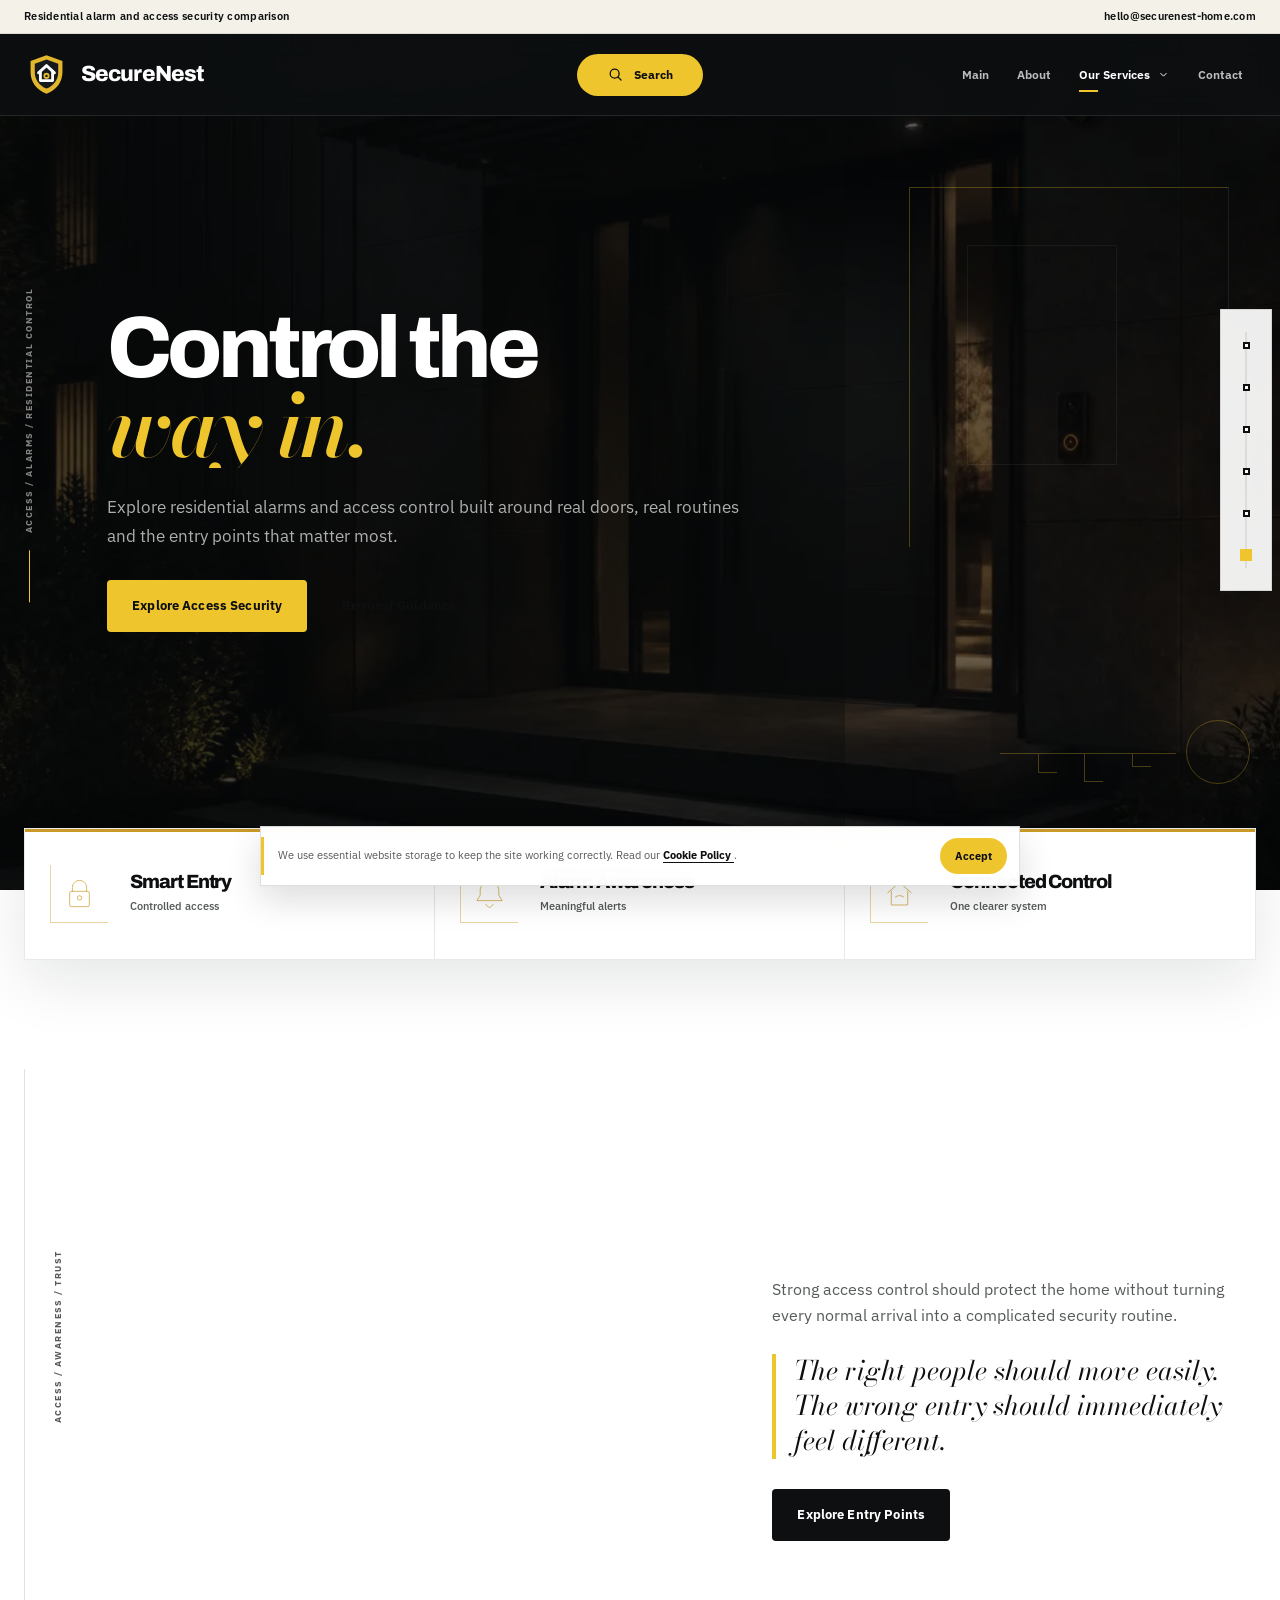
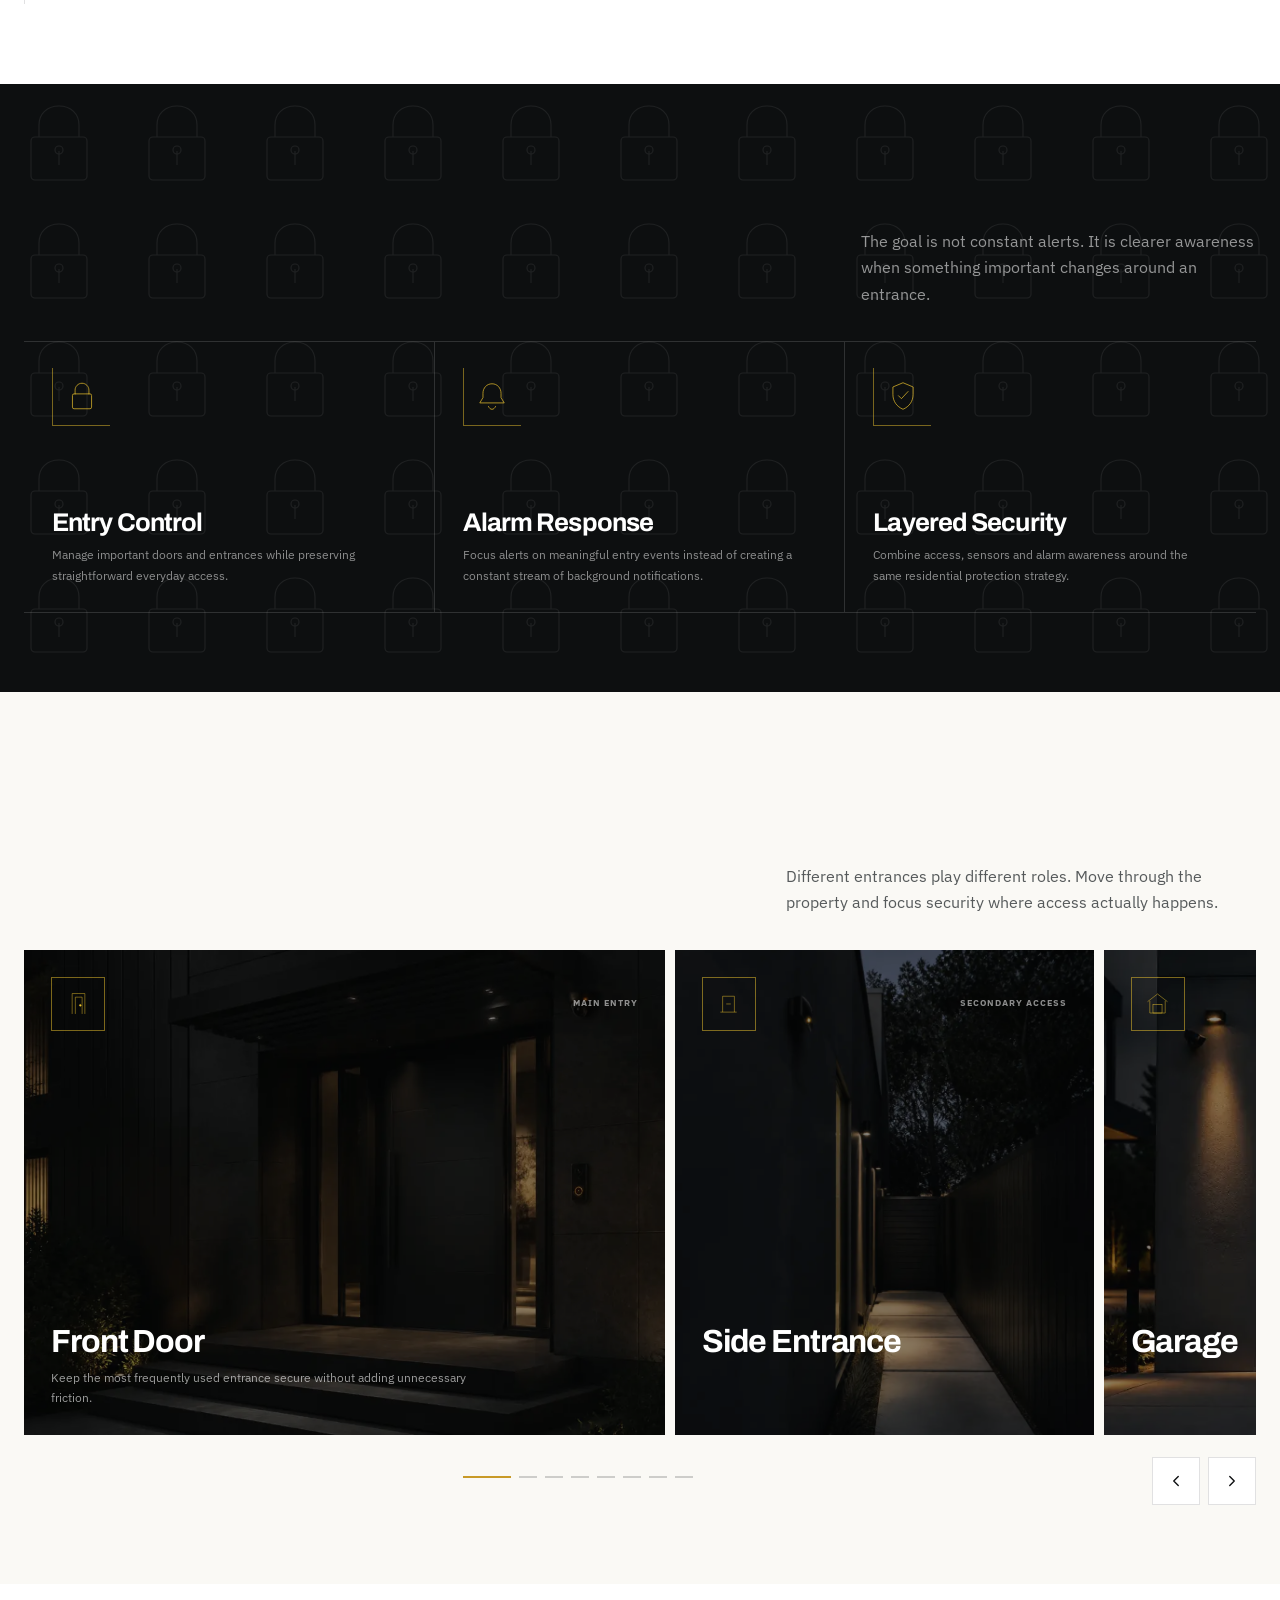
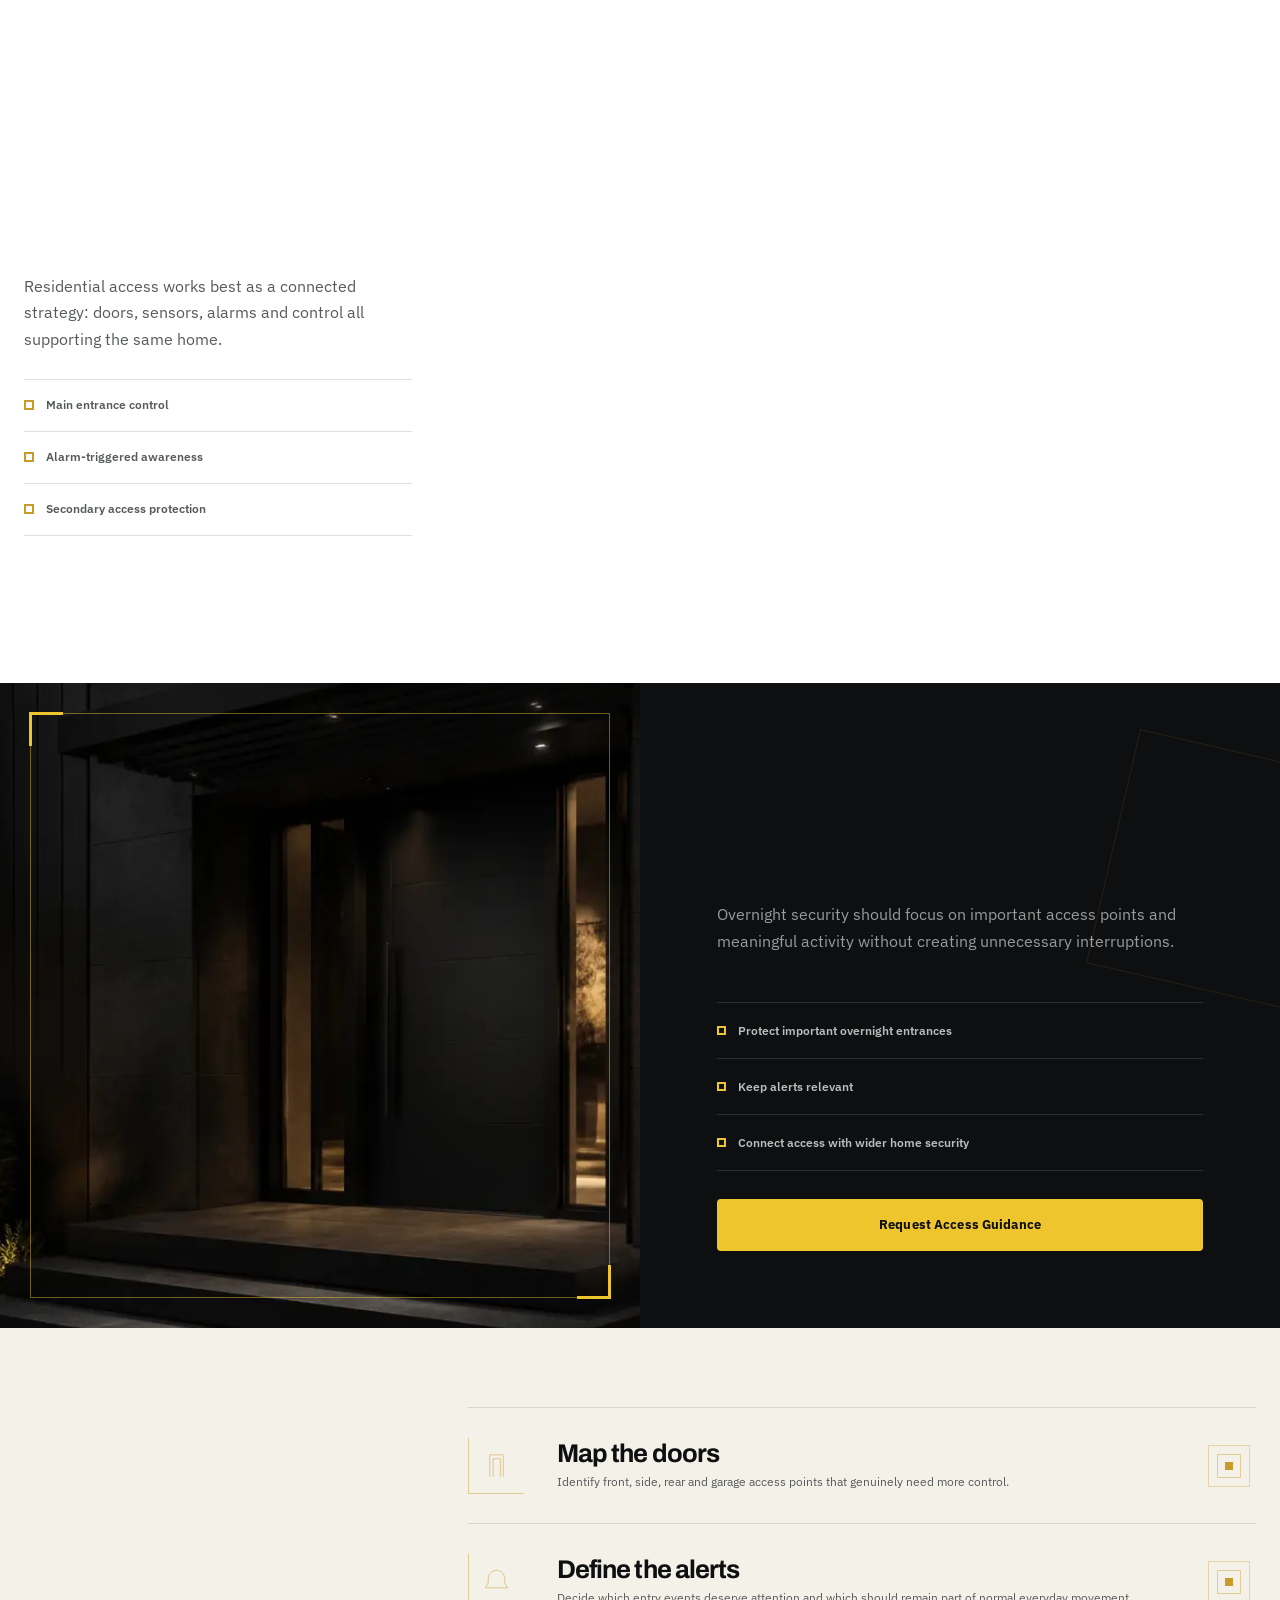
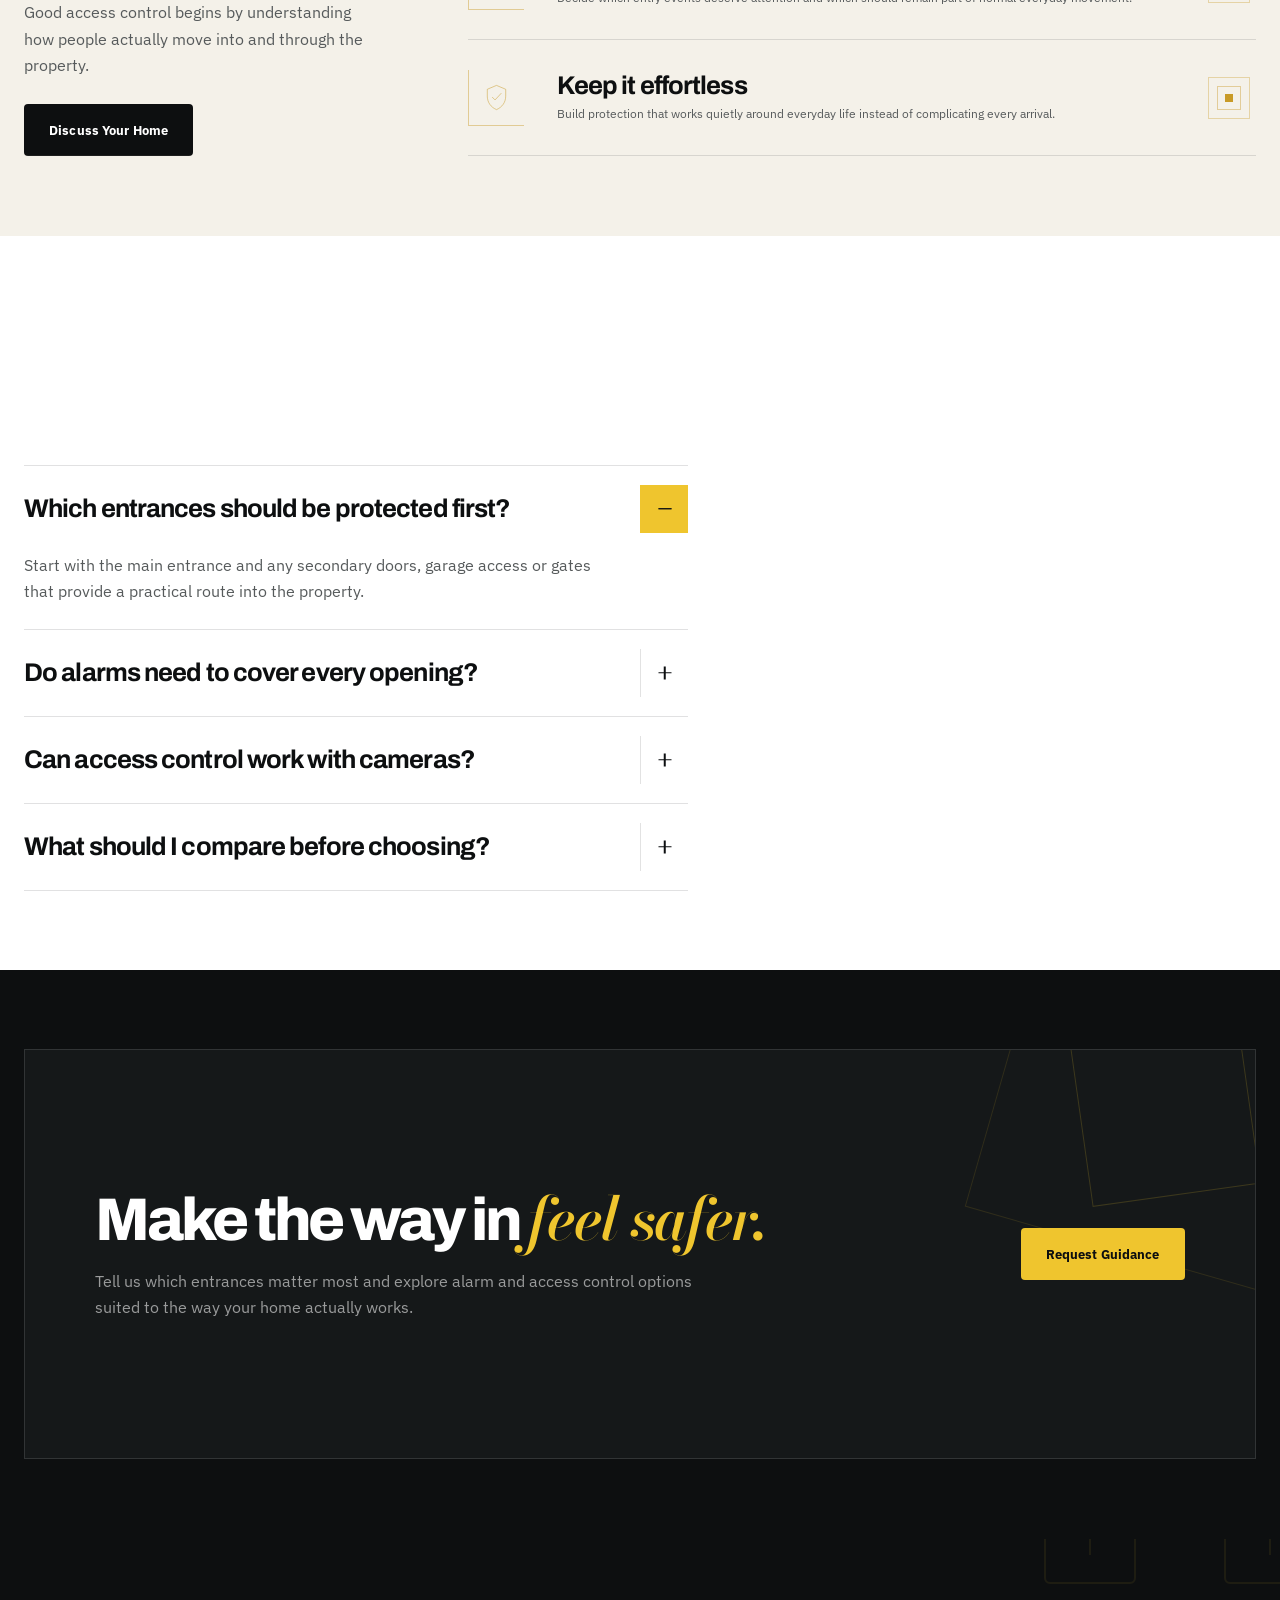
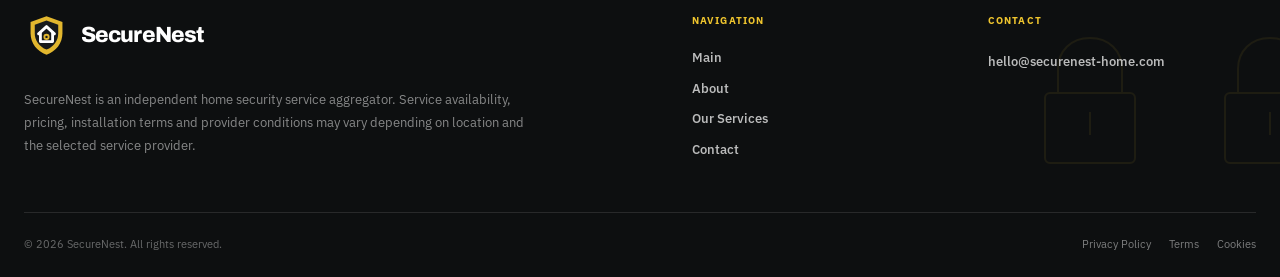
==== commit 088081e3: "+" ====
--- a/alarm-access-control.html
+++ b/alarm-access-control.html
@@ -886,14 +886,14 @@
 
                     <img
                         class="service-editorial__main reveal-image"
-                        src="assets/images/services/access-architecture-main.webp"
+                        src="assets/images/hero/access-security-residence.webp"
                         alt="Premium smart access integrated into a residential entrance"
                         loading="lazy"
                     >
 
                     <img
                         class="service-editorial__detail reveal-image"
-                        src="assets/images/services/smart-lock-detail.webp"
+                        src="assets/images/about/door-lock-detail.webp"
                         alt="Modern residential smart lock detail"
                         loading="lazy"
                     >
@@ -1184,7 +1184,7 @@
 
                                     <img
                                         class="service-scene__image reveal-image"
-                                        src="assets/images/services/access-scene-front.webp"
+                                        src="assets/images/hero/access-security-residence.webp"
                                         alt="Protected residential front entrance"
                                         loading="lazy"
                                     >
@@ -1255,7 +1255,7 @@
 
                                     <img
                                         class="service-scene__image reveal-image"
-                                        src="assets/images/services/access-scene-side.webp"
+                                        src="assets/images/security/camera-wall-side.webp"
                                         alt="Secure residential side entrance"
                                         loading="lazy"
                                     >
@@ -1324,7 +1324,7 @@
 
                                     <img
                                         class="service-scene__image reveal-image"
-                                        src="assets/images/services/access-scene-garage.webp"
+                                        src="assets/images/security/camera-wall-garage.webp"
                                         alt="Secure residential garage entrance"
                                         loading="lazy"
                                     >
@@ -1465,7 +1465,7 @@
 
                                     <img
                                         class="service-scene__image reveal-image"
-                                        src="assets/images/services/access-scene-rear.webp"
+                                        src="assets/images/security/camera-wall-garden.webp"
                                         alt="Secure rear residential entrance"
                                         loading="lazy"
                                     >
@@ -1707,7 +1707,7 @@
 
                     <img
                         class="service-story__image"
-                        src="assets/images/security/access-night-residence.webp"
+                        src="assets/images/hero/access-security-residence.webp"
                         alt="Protected residential entrance at night"
                         loading="lazy"
                     >
@@ -2146,7 +2146,7 @@
 
                     <img
                         class="service-visual-faq__image is-active"
-                        src="assets/images/security/access-faq-door.webp"
+                        src="assets/images/hero/access-security-residence.webp"
                         alt="Protected residential front door"
                         data-service-faq-image="0"
                         loading="lazy"
@@ -2154,7 +2154,7 @@
 
                     <img
                         class="service-visual-faq__image"
-                        src="assets/images/security/access-faq-alarm.webp"
+                        src="assets/images/security/faq-alarm.webp"
                         alt="Residential alarm system"
                         data-service-faq-image="1"
                         loading="lazy"
@@ -2162,7 +2162,7 @@
 
                     <img
                         class="service-visual-faq__image"
-                        src="assets/images/security/access-faq-camera.webp"
+                        src="assets/images/services/camera-lens-detail.webp"
                         alt="Connected access and camera system"
                         data-service-faq-image="2"
                         loading="lazy"
@@ -2170,7 +2170,7 @@
 
                     <img
                         class="service-visual-faq__image"
-                        src="assets/images/security/access-faq-control.webp"
+                        src="assets/images/security/faq-control.webp"
                         alt="Modern home access control"
                         data-service-faq-image="3"
                         loading="lazy"
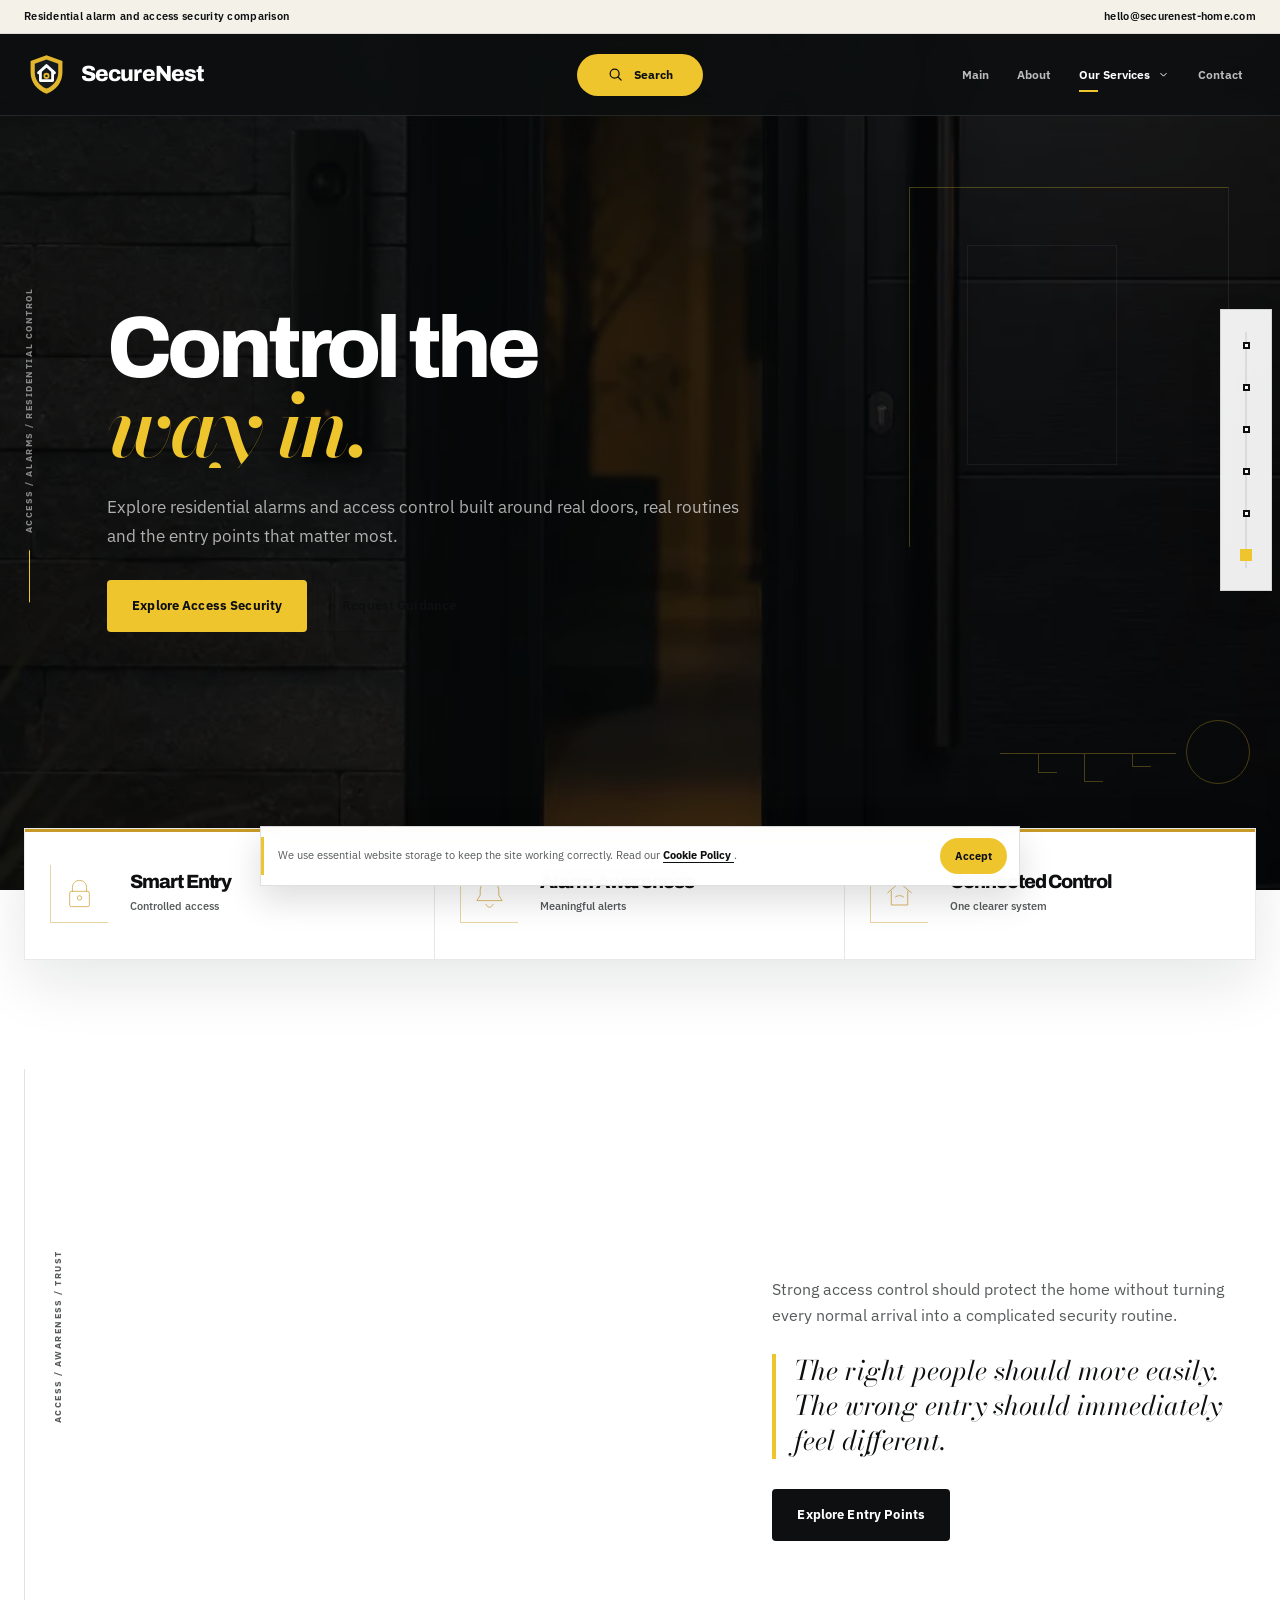
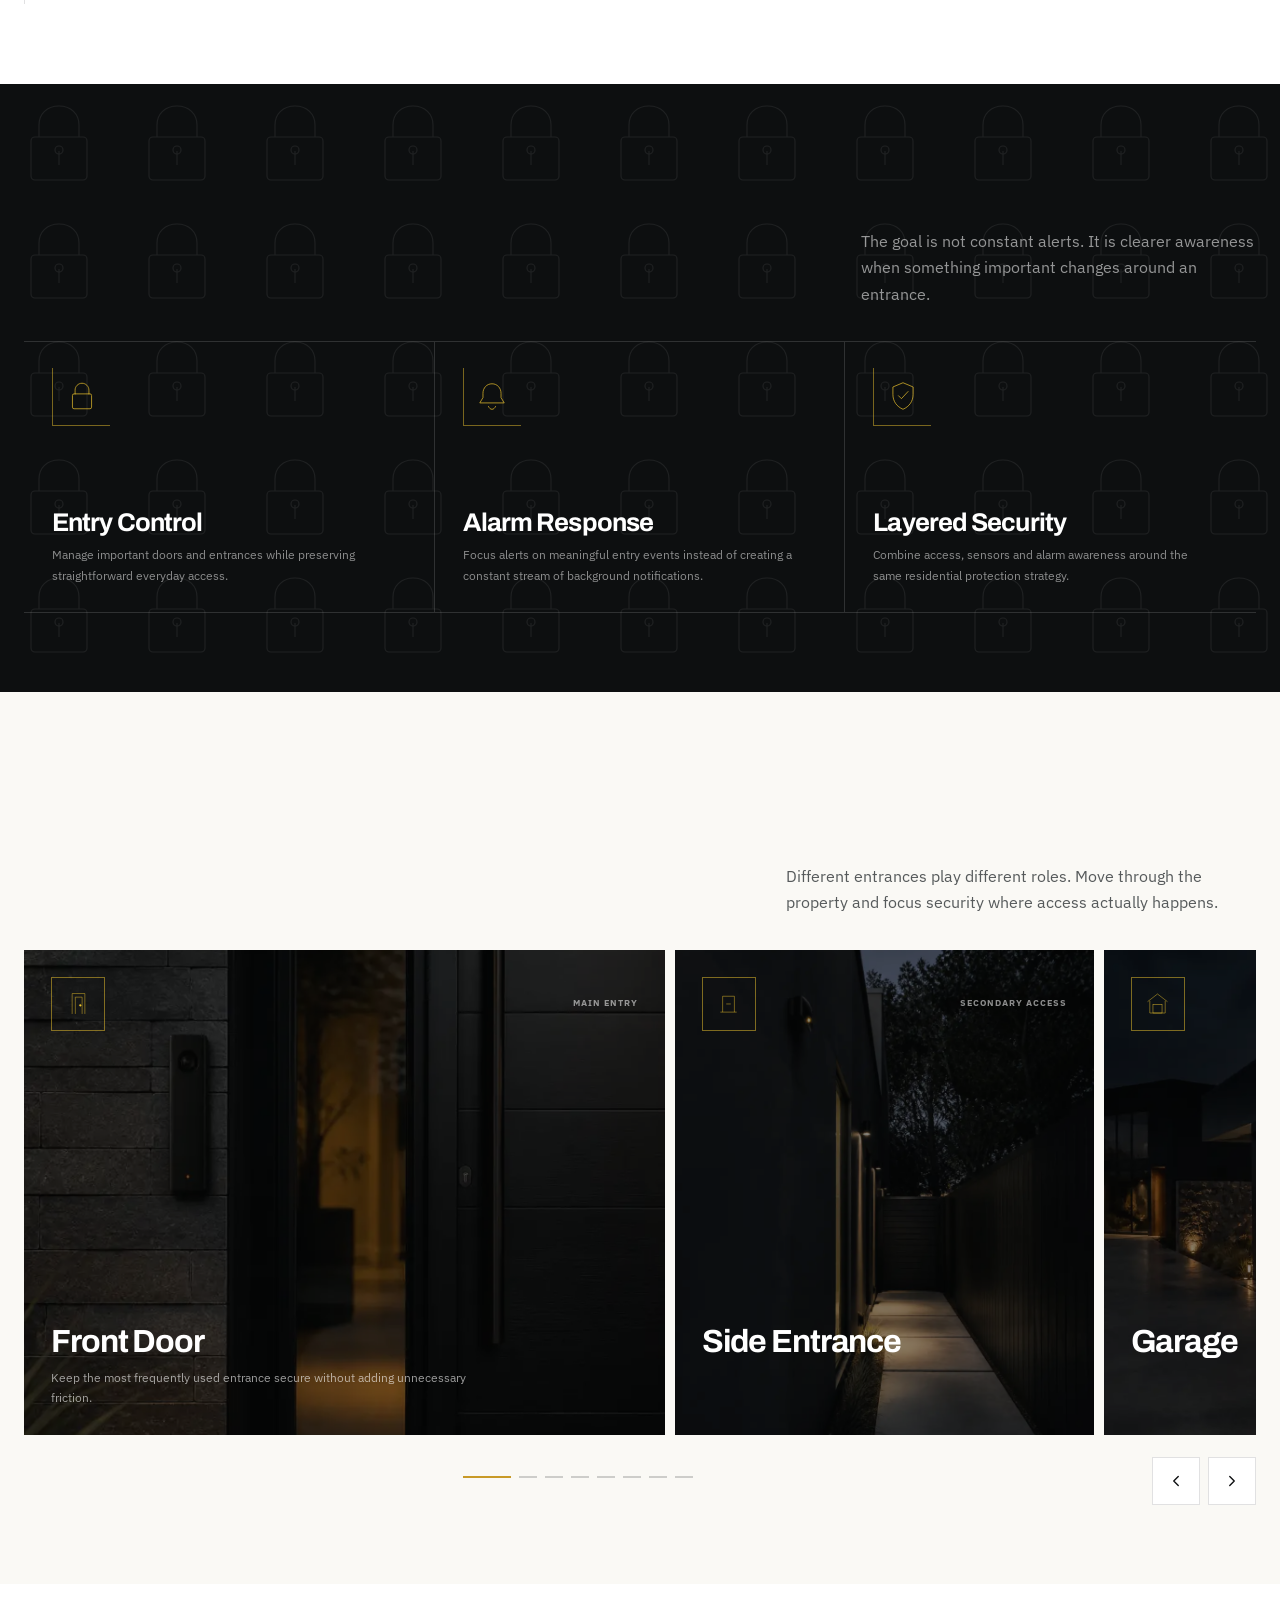
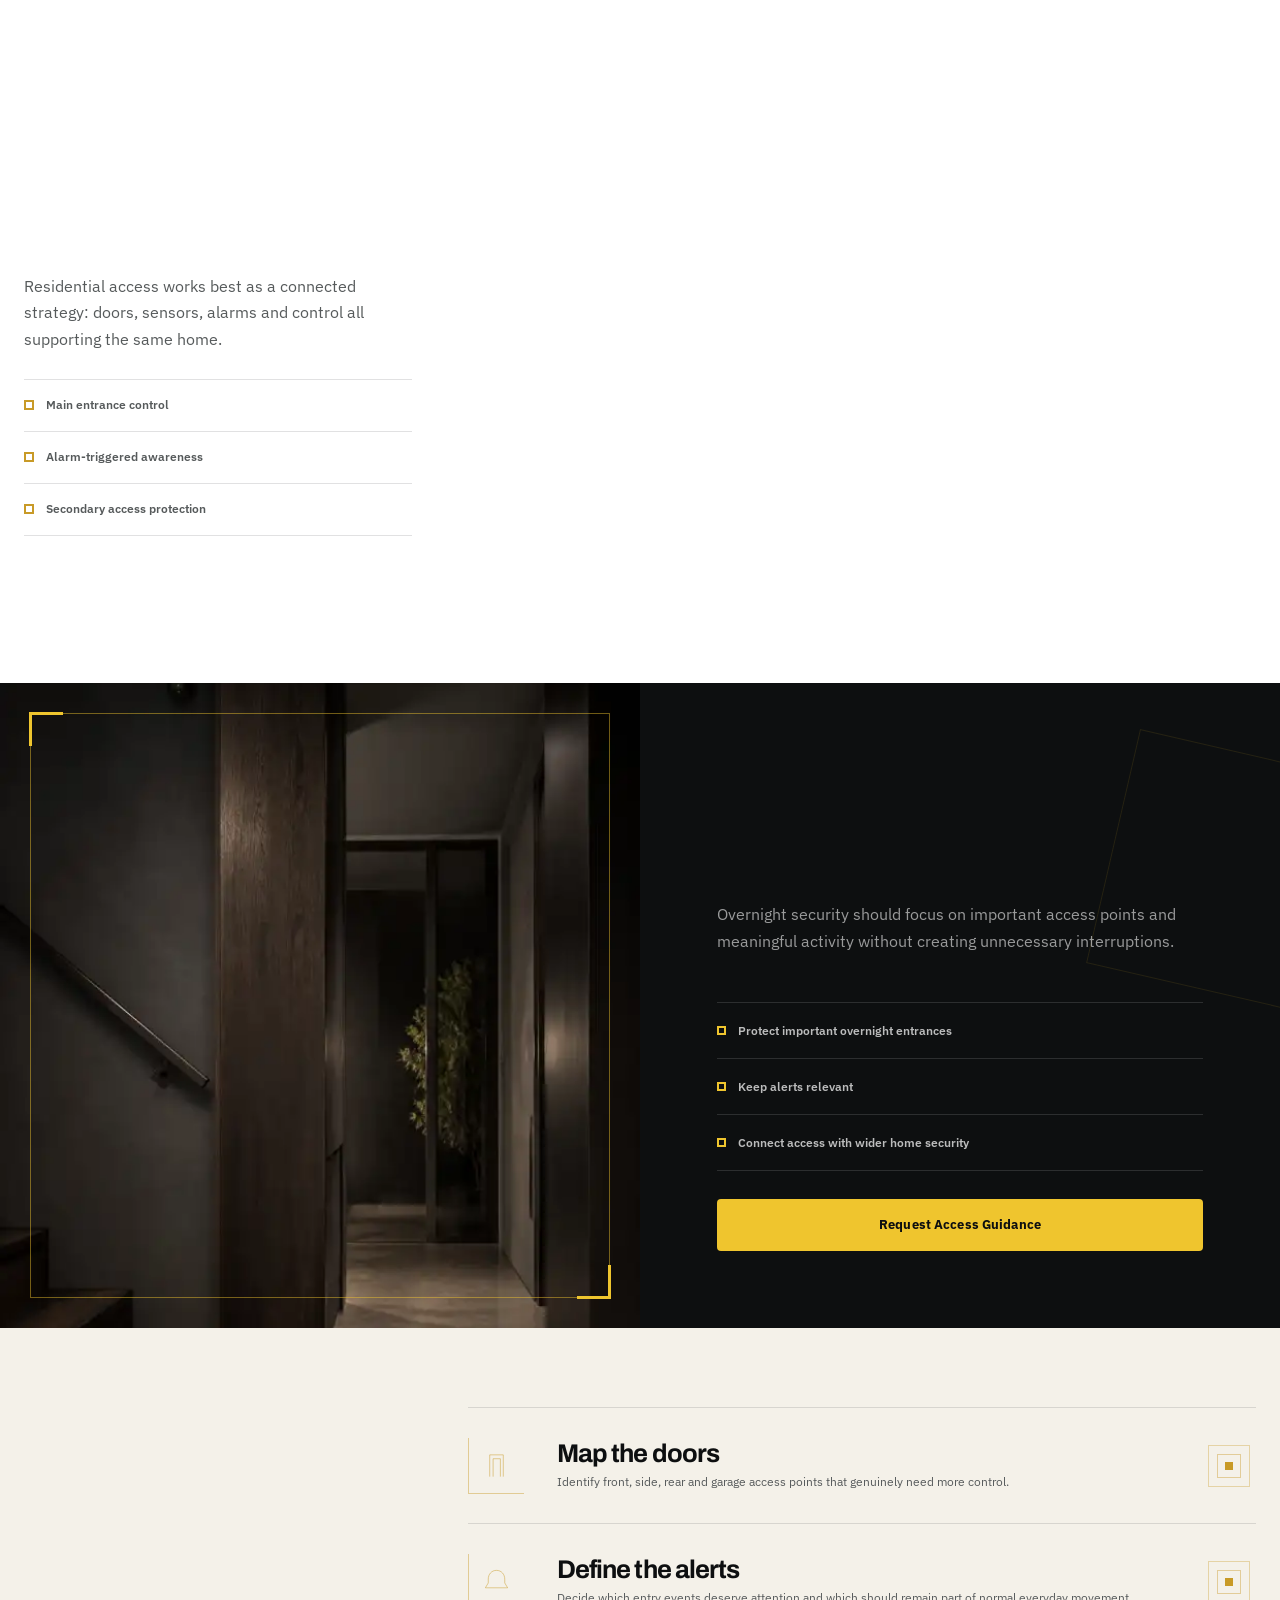
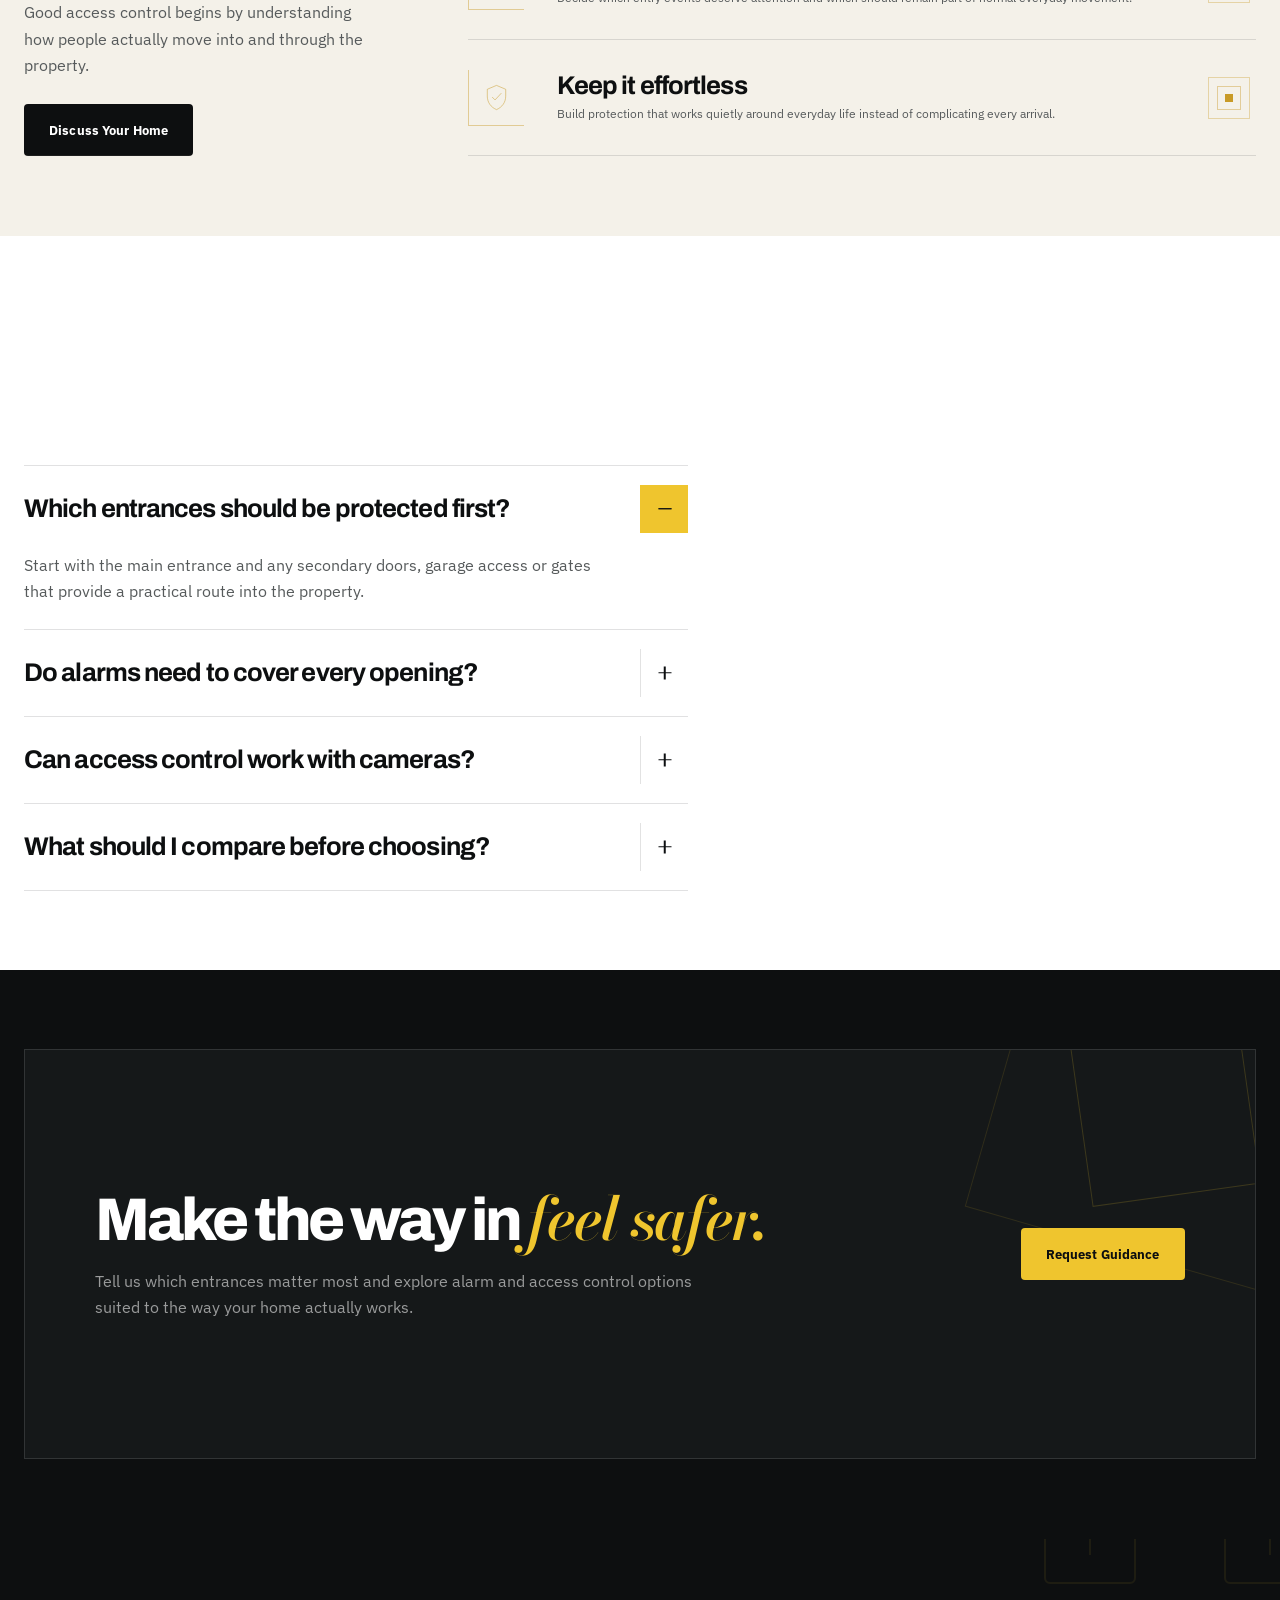
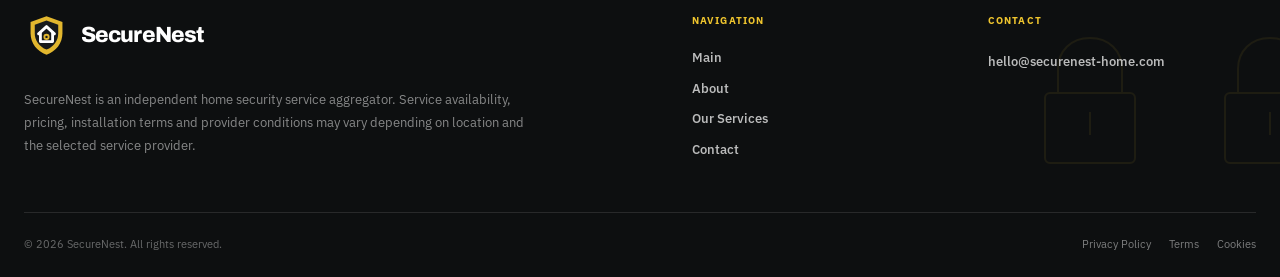
==== commit f156a2da: "+" ====
--- a/alarm-access-control.html
+++ b/alarm-access-control.html
@@ -625,7 +625,7 @@
 
                 <img
                     class="service-hero__image"
-                    src="assets/images/hero/access-security-residence.webp"
+                    src="assets/images/about/door-lock-detail.webp"
                     alt="Premium residential smart access control"
                 >
 
@@ -886,14 +886,14 @@
 
                     <img
                         class="service-editorial__main reveal-image"
-                        src="assets/images/hero/access-security-residence.webp"
+                        src="assets/images/services/access-scene-gate.webp"
                         alt="Premium smart access integrated into a residential entrance"
                         loading="lazy"
                     >
 
                     <img
                         class="service-editorial__detail reveal-image"
-                        src="assets/images/about/door-lock-detail.webp"
+                        src="assets/images/hero/access-security-residence.webp"
                         alt="Modern residential smart lock detail"
                         loading="lazy"
                     >
@@ -1184,7 +1184,7 @@
 
                                     <img
                                         class="service-scene__image reveal-image"
-                                        src="assets/images/hero/access-security-residence.webp"
+                                        src="assets/images/about/door-lock-detail.webp"
                                         alt="Protected residential front entrance"
                                         loading="lazy"
                                     >
@@ -1324,7 +1324,7 @@
 
                                     <img
                                         class="service-scene__image reveal-image"
-                                        src="assets/images/security/camera-wall-garage.webp"
+                                        src="assets/images/hero/security-residence-03.webp"
                                         alt="Secure residential garage entrance"
                                         loading="lazy"
                                     >
@@ -1707,7 +1707,7 @@
 
                     <img
                         class="service-story__image"
-                        src="assets/images/hero/access-security-residence.webp"
+                        src="assets/images/about/review-resident-01.webp"
                         alt="Protected residential entrance at night"
                         loading="lazy"
                     >
@@ -2146,7 +2146,7 @@
 
                     <img
                         class="service-visual-faq__image is-active"
-                        src="assets/images/hero/access-security-residence.webp"
+                        src="assets/images/security/faq-control.webp"
                         alt="Protected residential front door"
                         data-service-faq-image="0"
                         loading="lazy"
@@ -2162,7 +2162,7 @@
 
                     <img
                         class="service-visual-faq__image"
-                        src="assets/images/services/camera-lens-detail.webp"
+                        src="assets/images/services/card-5.jpg"
                         alt="Connected access and camera system"
                         data-service-faq-image="2"
                         loading="lazy"
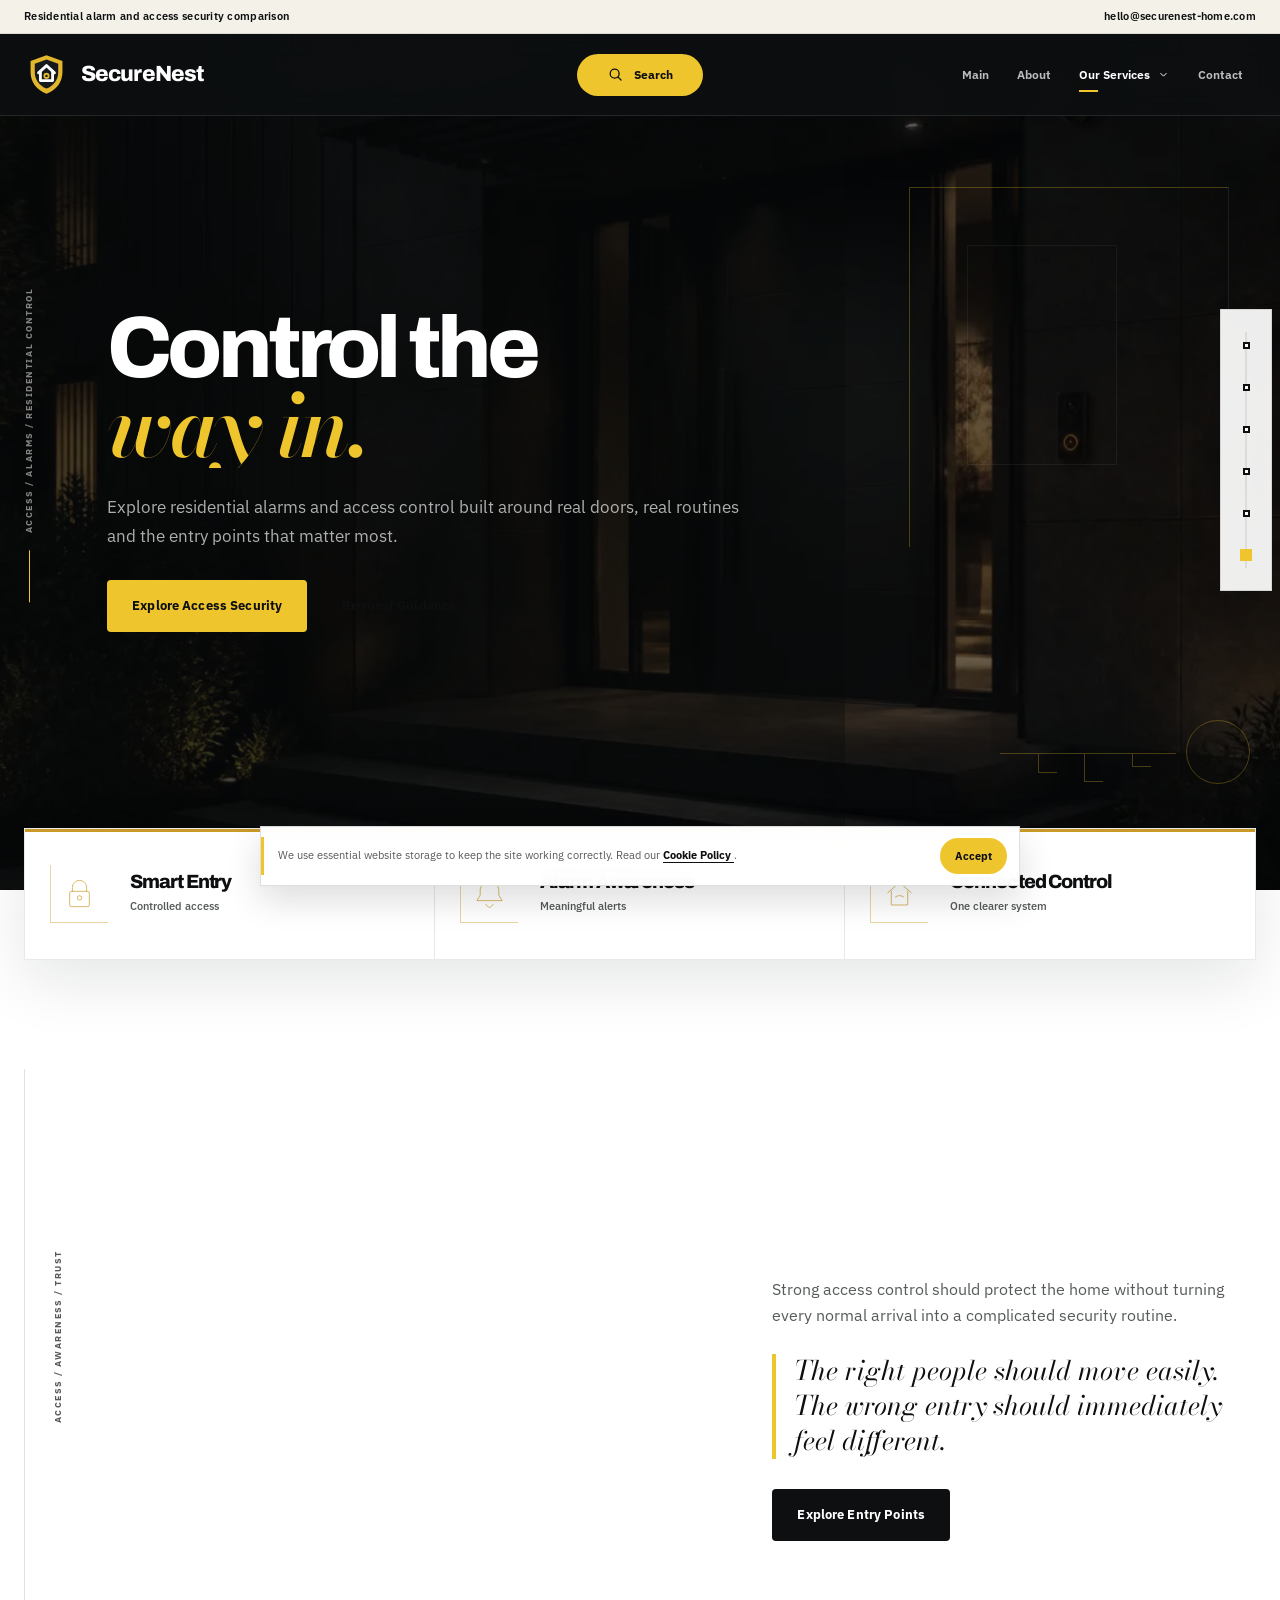
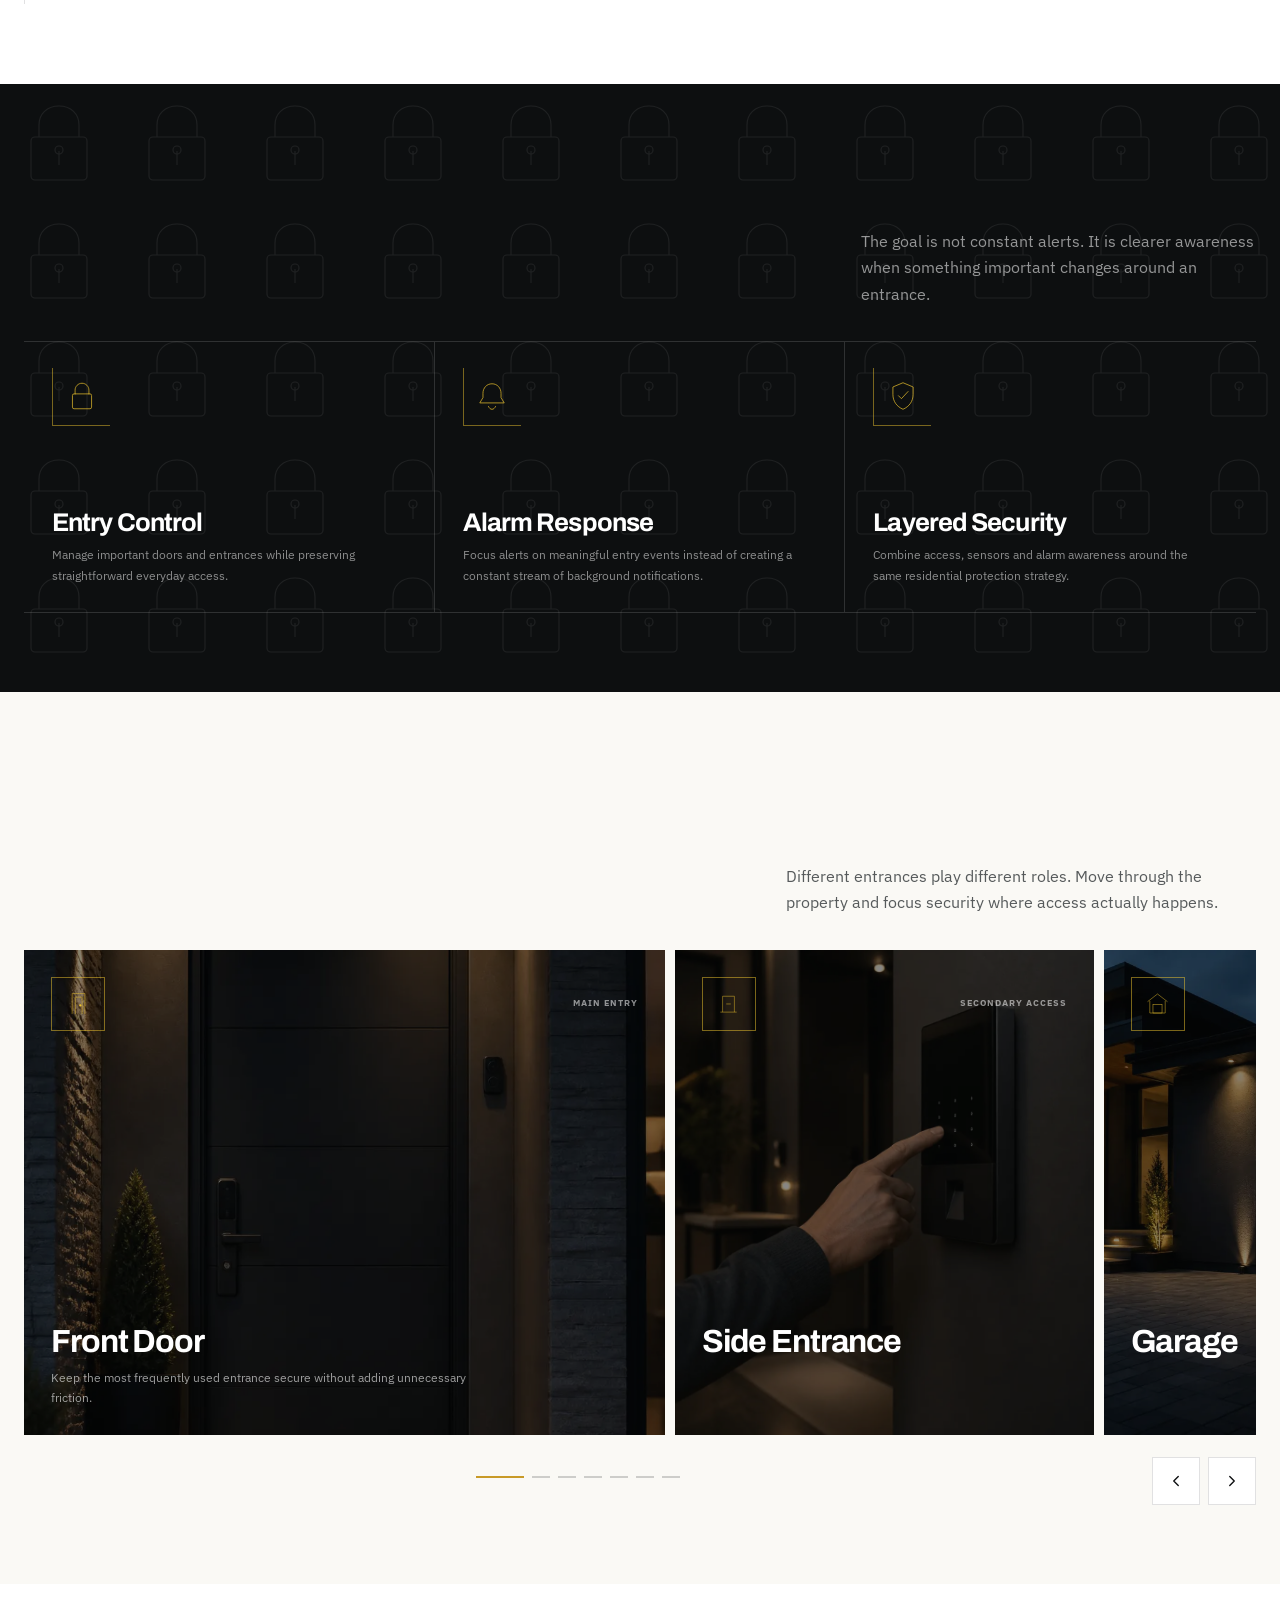
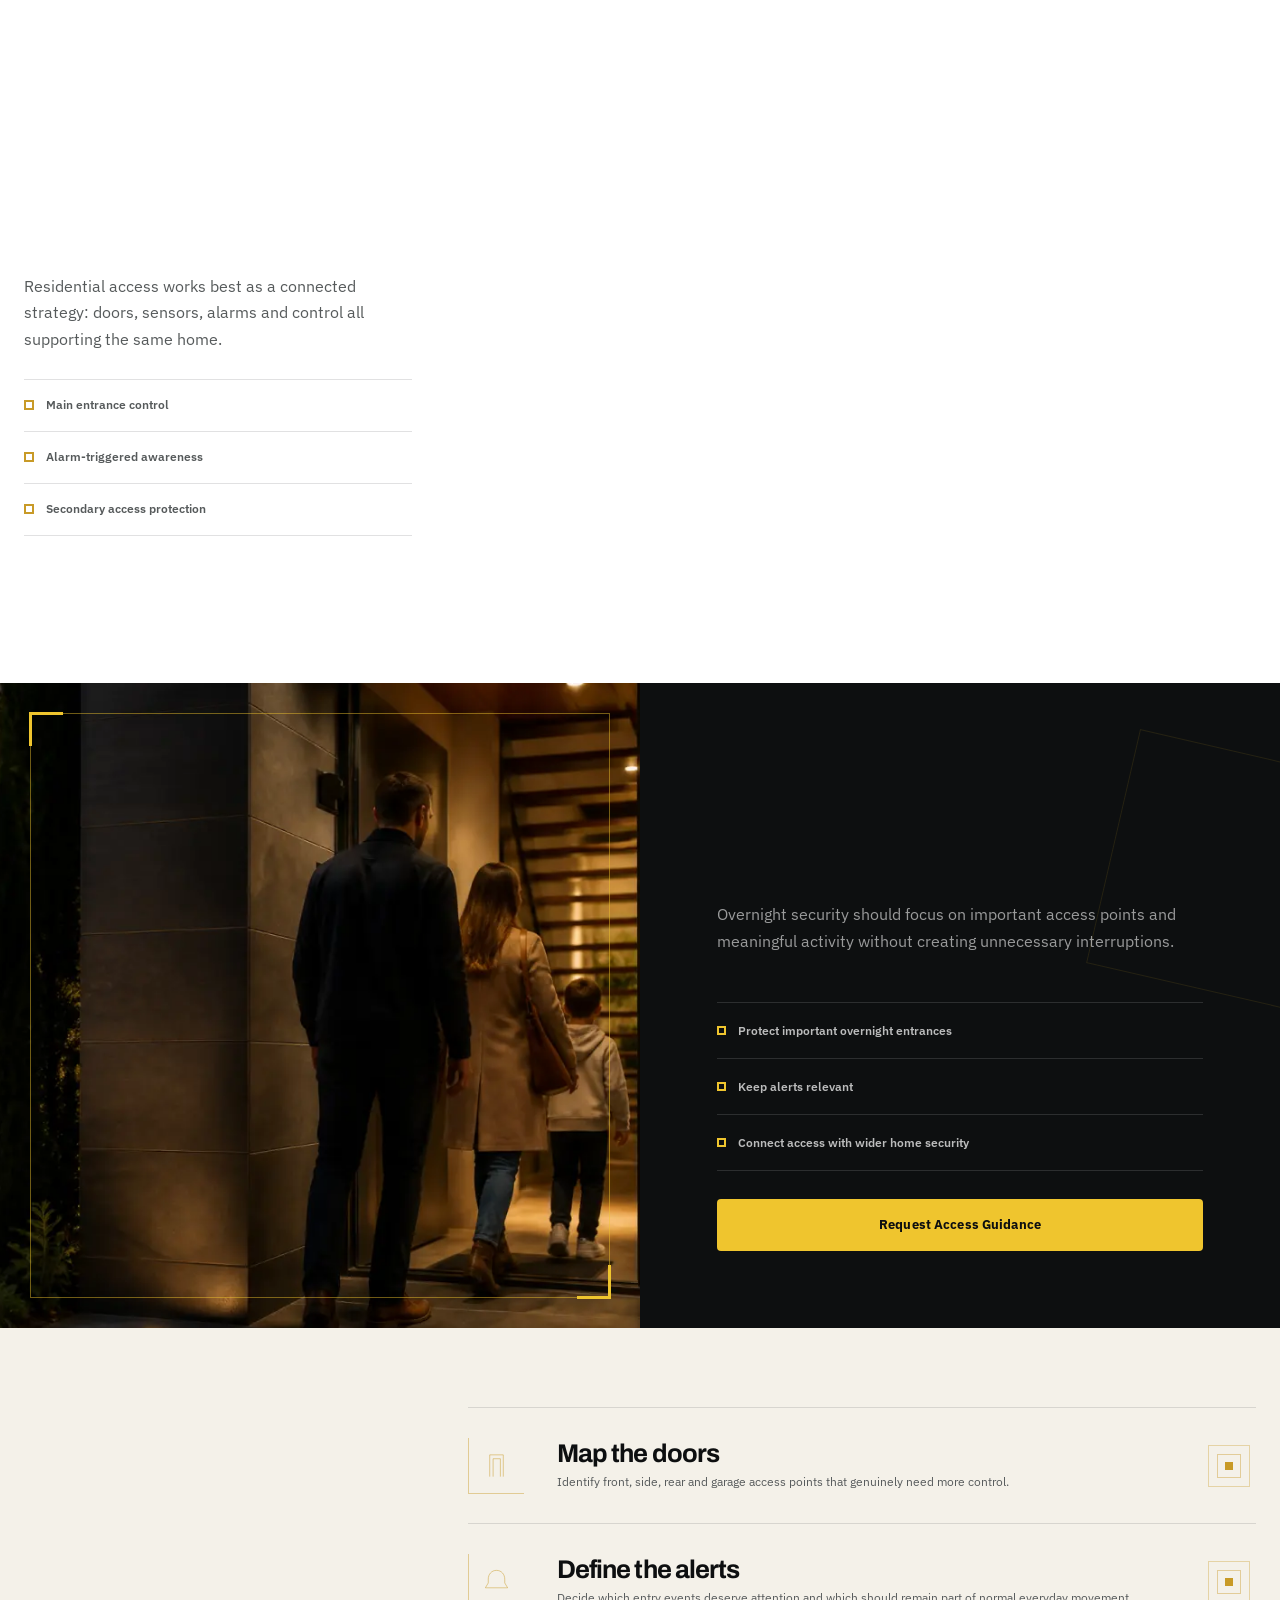
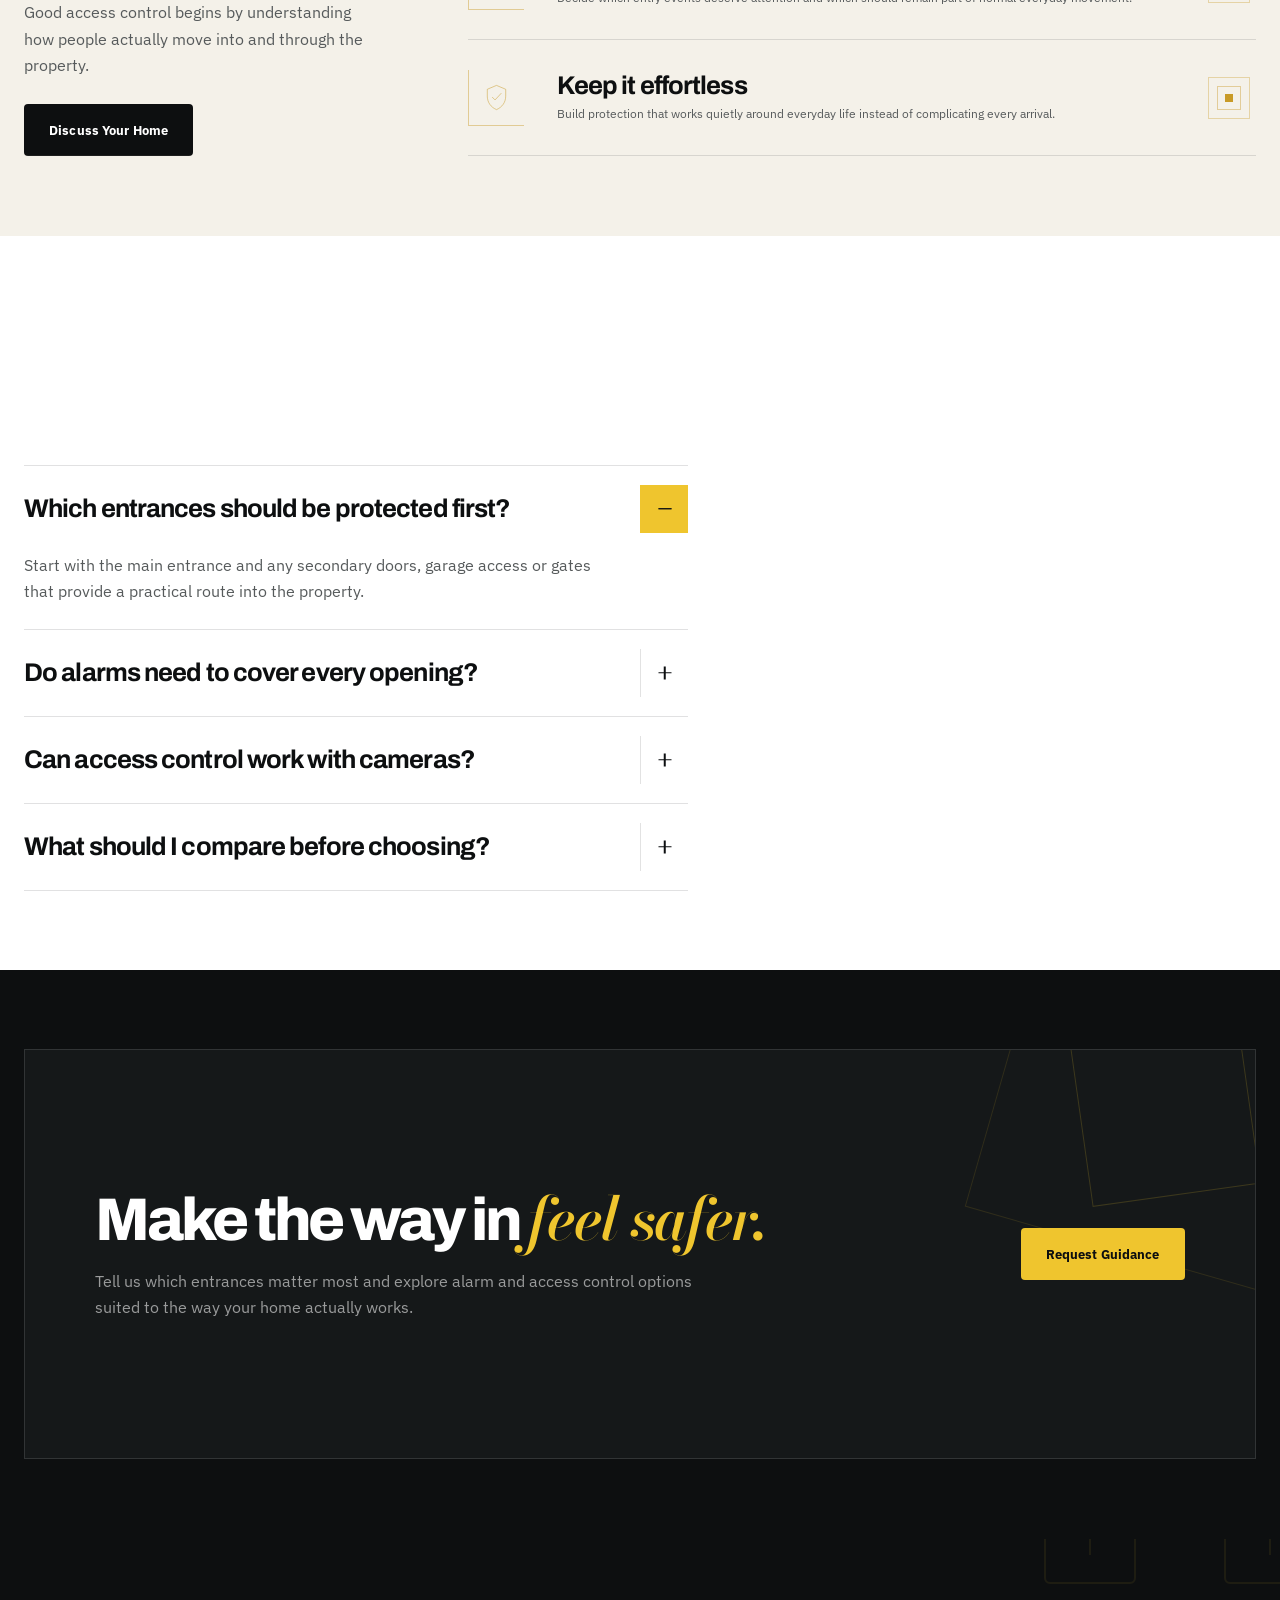
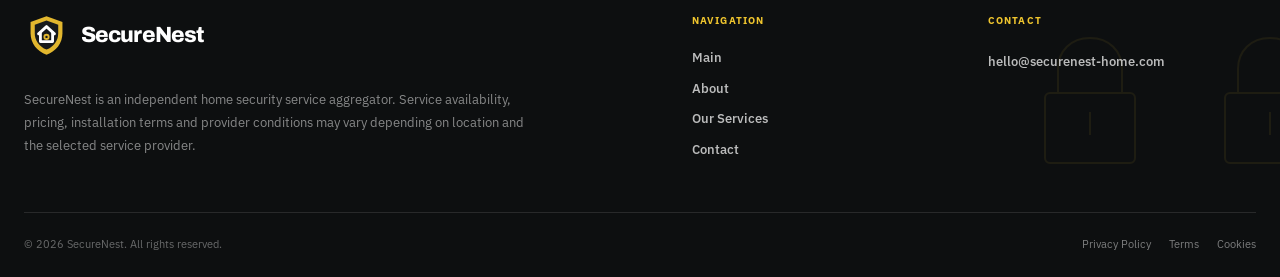
==== commit a359b8fe: "+" ====
--- a/alarm-access-control.html
+++ b/alarm-access-control.html
@@ -625,7 +625,7 @@
 
                 <img
                     class="service-hero__image"
-                    src="assets/images/about/door-lock-detail.webp"
+                    src="assets/images/hero/access-security-residence.webp"
                     alt="Premium residential smart access control"
                 >
 
@@ -886,14 +886,14 @@
 
                     <img
                         class="service-editorial__main reveal-image"
-                        src="assets/images/services/access-scene-gate.webp"
+                        src="assets/images/generated/gate-intercom-reader.webp"
                         alt="Premium smart access integrated into a residential entrance"
                         loading="lazy"
                     >
 
                     <img
                         class="service-editorial__detail reveal-image"
-                        src="assets/images/hero/access-security-residence.webp"
+                        src="assets/images/generated/keypad-control-hallway.webp"
                         alt="Modern residential smart lock detail"
                         loading="lazy"
                     >
@@ -1184,7 +1184,7 @@
 
                                     <img
                                         class="service-scene__image reveal-image"
-                                        src="assets/images/about/door-lock-detail.webp"
+                                        src="assets/images/generated/entry-smart-lock.webp"
                                         alt="Protected residential front entrance"
                                         loading="lazy"
                                     >
@@ -1255,7 +1255,7 @@
 
                                     <img
                                         class="service-scene__image reveal-image"
-                                        src="assets/images/security/camera-wall-side.webp"
+                                        src="assets/images/generated/keypad-control-hallway.webp"
                                         alt="Secure residential side entrance"
                                         loading="lazy"
                                     >
@@ -1324,7 +1324,7 @@
 
                                     <img
                                         class="service-scene__image reveal-image"
-                                        src="assets/images/hero/security-residence-03.webp"
+                                        src="assets/images/generated/driveway-garage-night.webp"
                                         alt="Secure residential garage entrance"
                                         loading="lazy"
                                     >
@@ -1396,7 +1396,7 @@
 
                                     <img
                                         class="service-scene__image reveal-image"
-                                        src="assets/images/services/access-scene-gate.webp"
+                                        src="assets/images/generated/gate-intercom-reader.webp"
                                         alt="Residential security gate"
                                         loading="lazy"
                                     >
@@ -1465,7 +1465,7 @@
 
                                     <img
                                         class="service-scene__image reveal-image"
-                                        src="assets/images/security/camera-wall-garden.webp"
+                                        src="assets/images/generated/rear-garden-terrace.webp"
                                         alt="Secure rear residential entrance"
                                         loading="lazy"
                                     >
@@ -1707,7 +1707,7 @@
 
                     <img
                         class="service-story__image"
-                        src="assets/images/about/review-resident-01.webp"
+                        src="assets/images/generated/family-entry-night.webp"
                         alt="Protected residential entrance at night"
                         loading="lazy"
                     >
@@ -2146,7 +2146,7 @@
 
                     <img
                         class="service-visual-faq__image is-active"
-                        src="assets/images/security/faq-control.webp"
+                        src="assets/images/generated/entry-smart-lock.webp"
                         alt="Protected residential front door"
                         data-service-faq-image="0"
                         loading="lazy"
@@ -2154,7 +2154,7 @@
 
                     <img
                         class="service-visual-faq__image"
-                        src="assets/images/security/faq-alarm.webp"
+                        src="assets/images/generated/alarm-sensor-frame.webp"
                         alt="Residential alarm system"
                         data-service-faq-image="1"
                         loading="lazy"
@@ -2162,7 +2162,7 @@
 
                     <img
                         class="service-visual-faq__image"
-                        src="assets/images/services/card-5.jpg"
+                        src="assets/images/generated/security-monitor-tablet.webp"
                         alt="Connected access and camera system"
                         data-service-faq-image="2"
                         loading="lazy"
@@ -2170,7 +2170,7 @@
 
                     <img
                         class="service-visual-faq__image"
-                        src="assets/images/security/faq-control.webp"
+                        src="assets/images/generated/mobile-security-app.webp"
                         alt="Modern home access control"
                         data-service-faq-image="3"
                         loading="lazy"
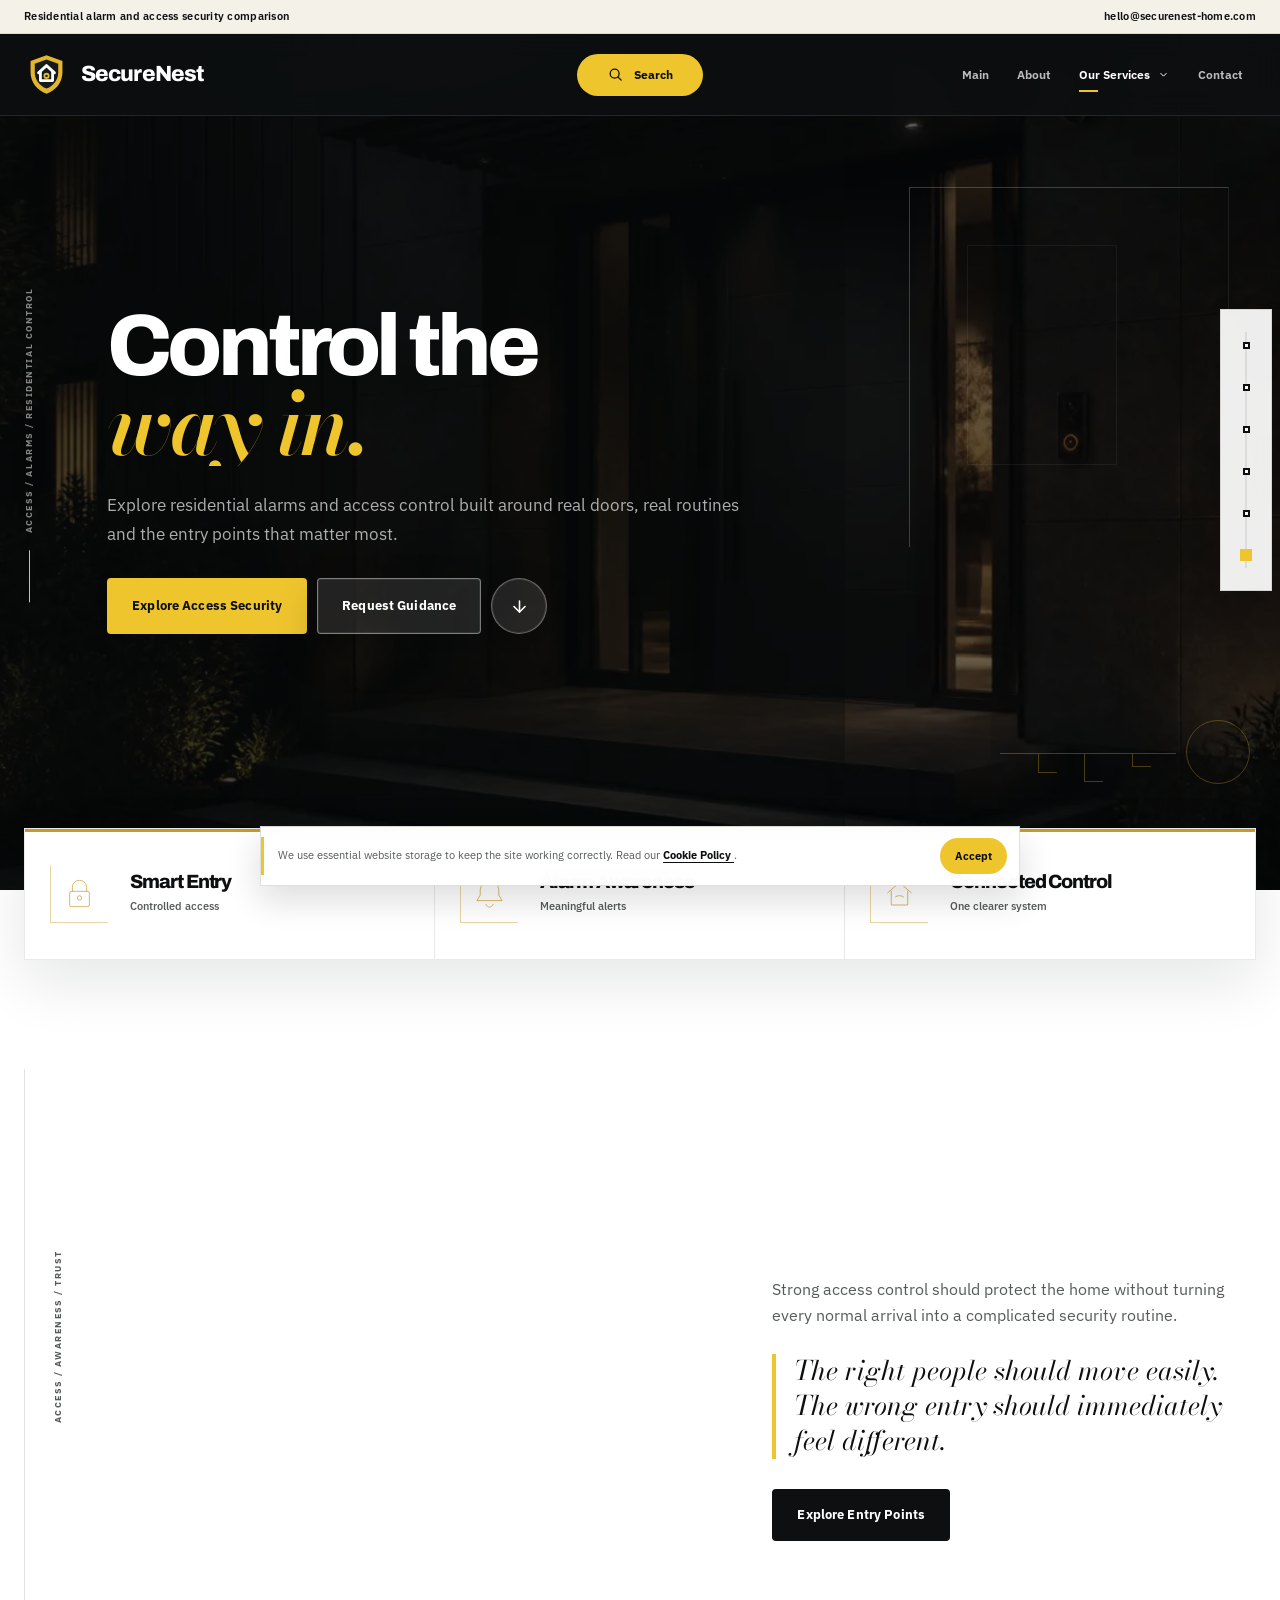
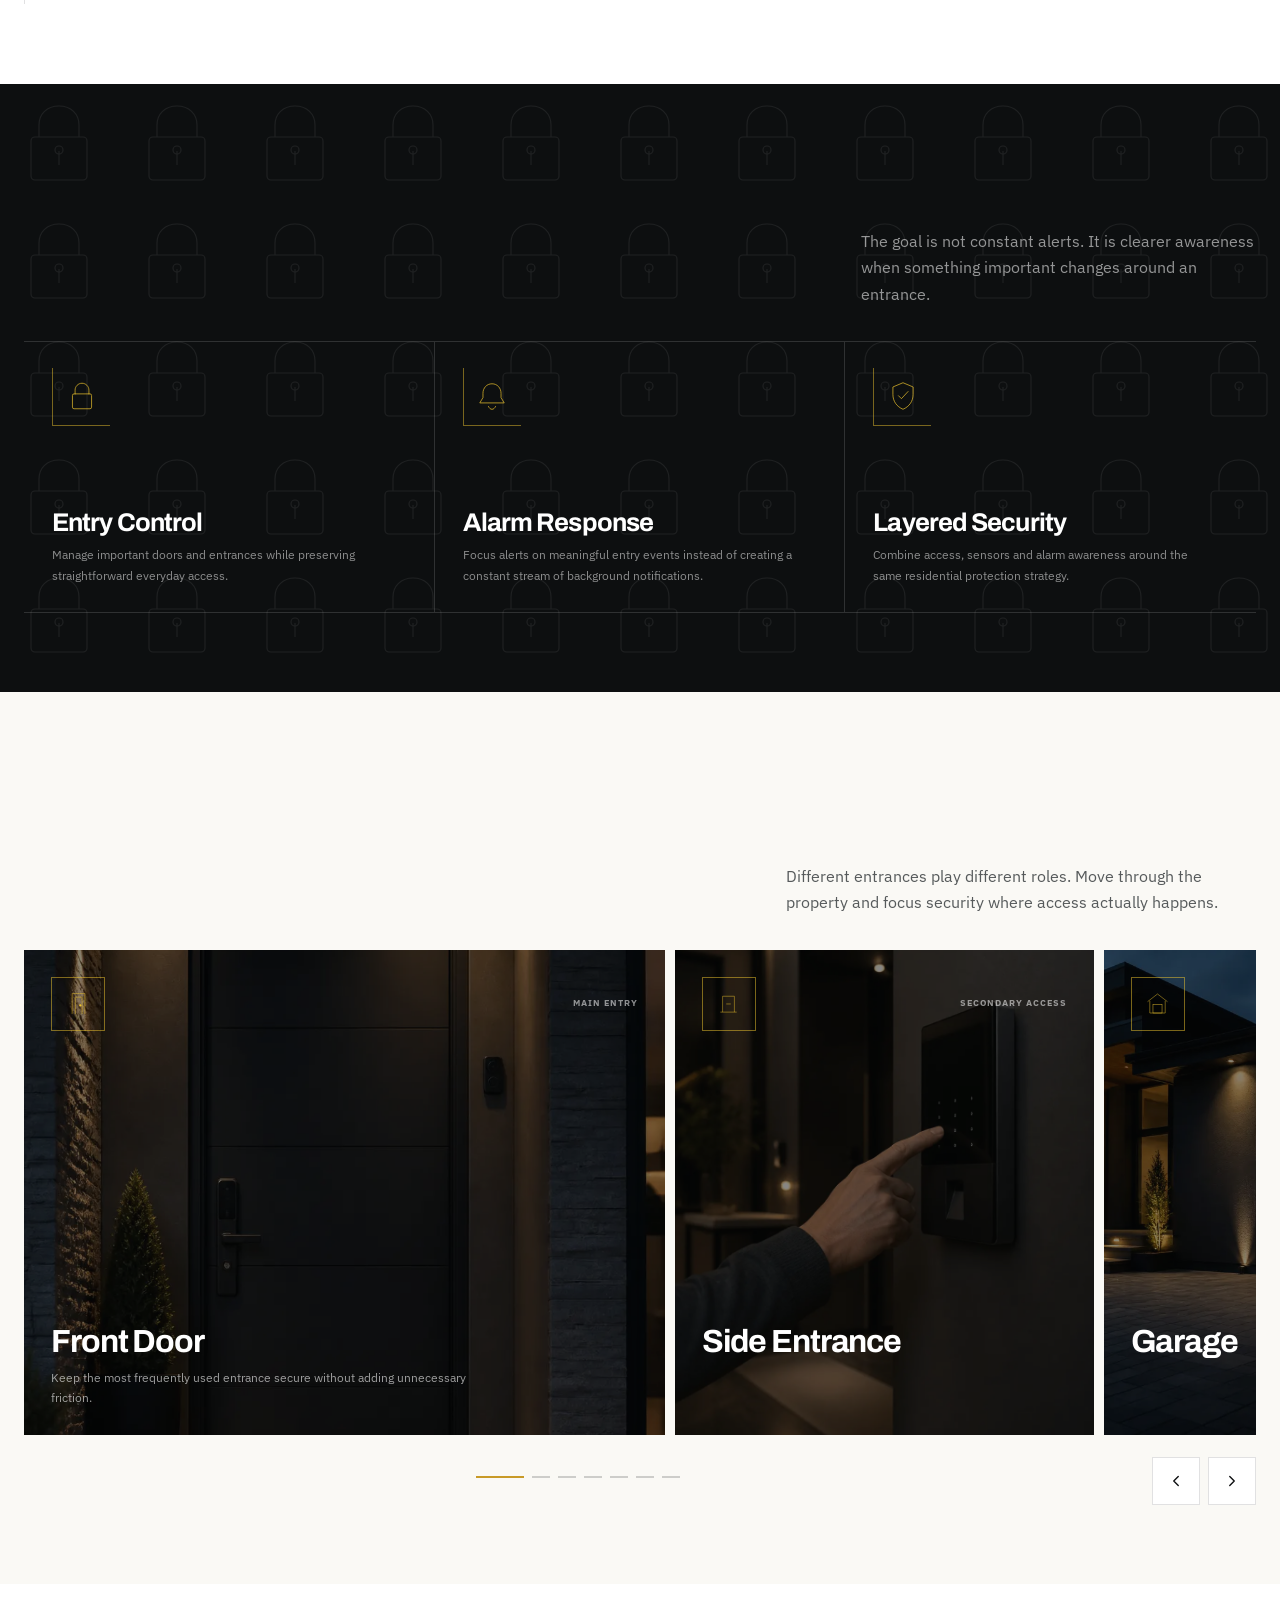
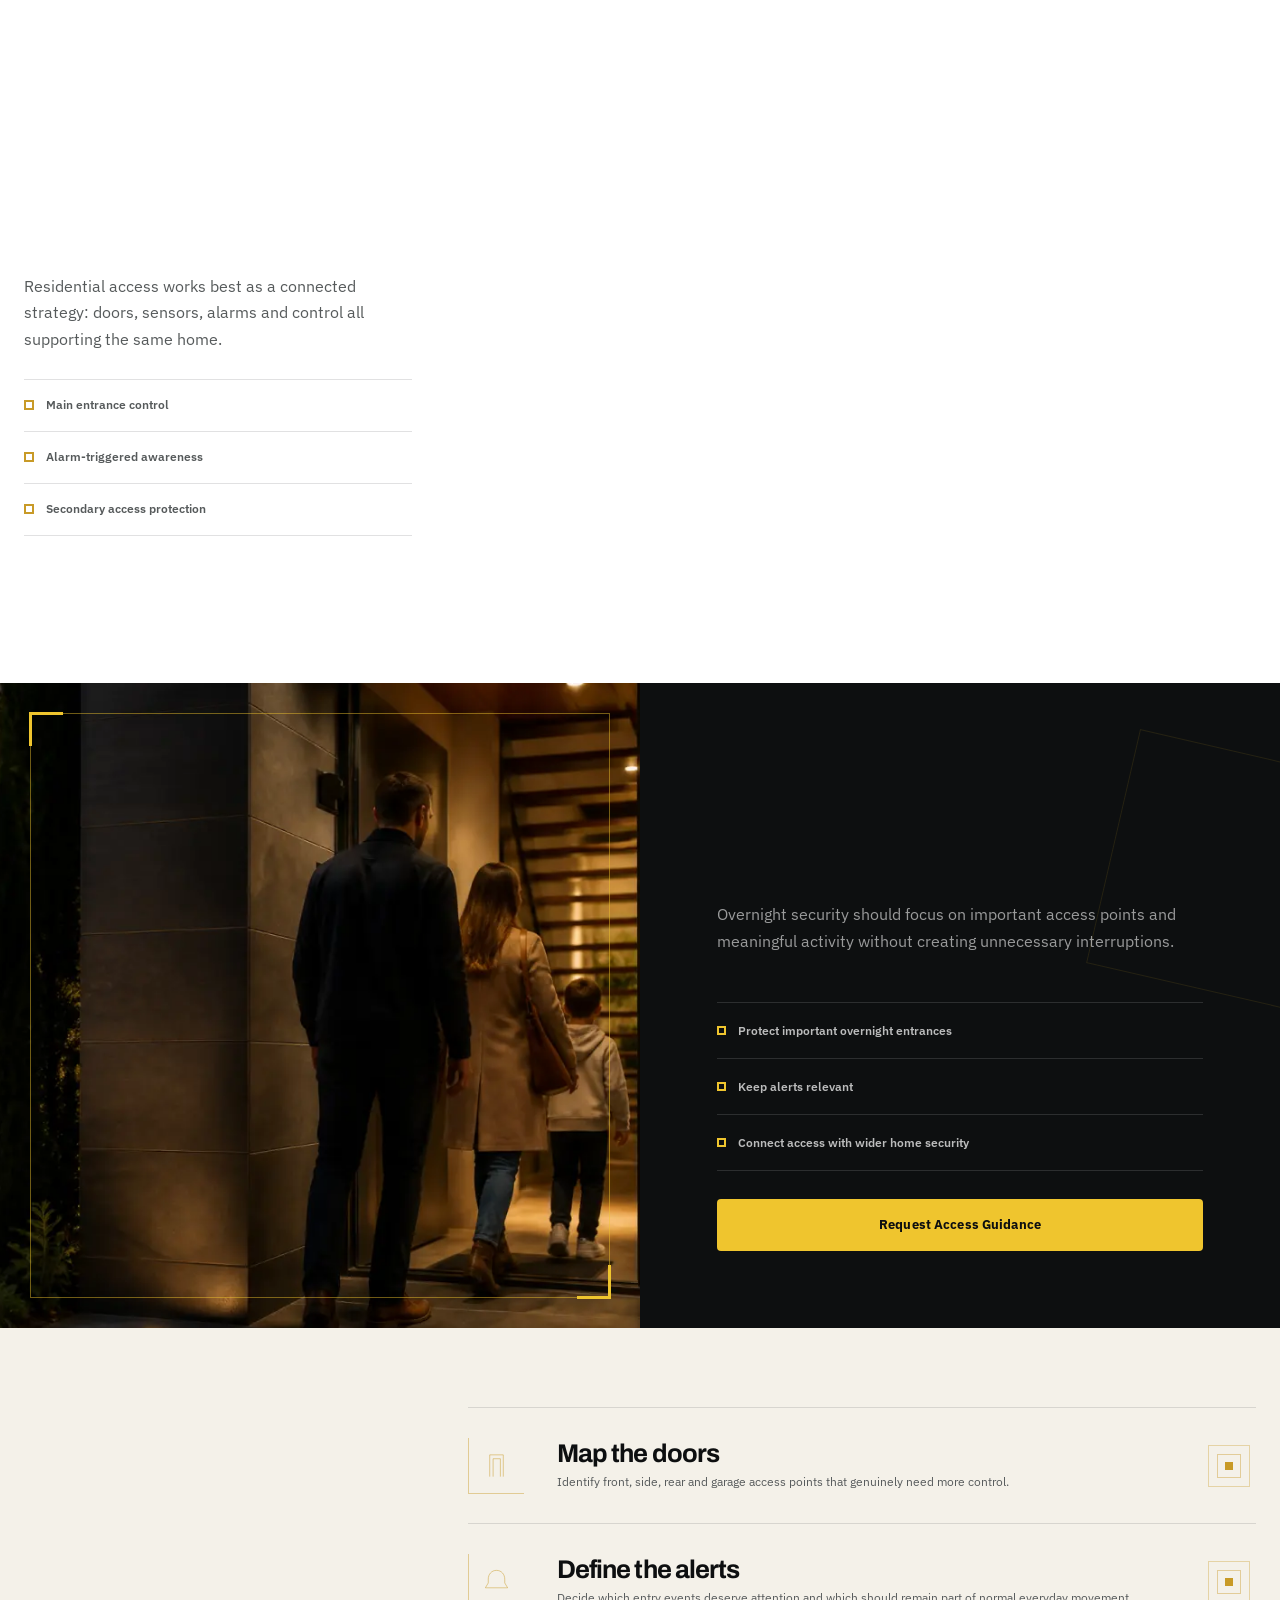
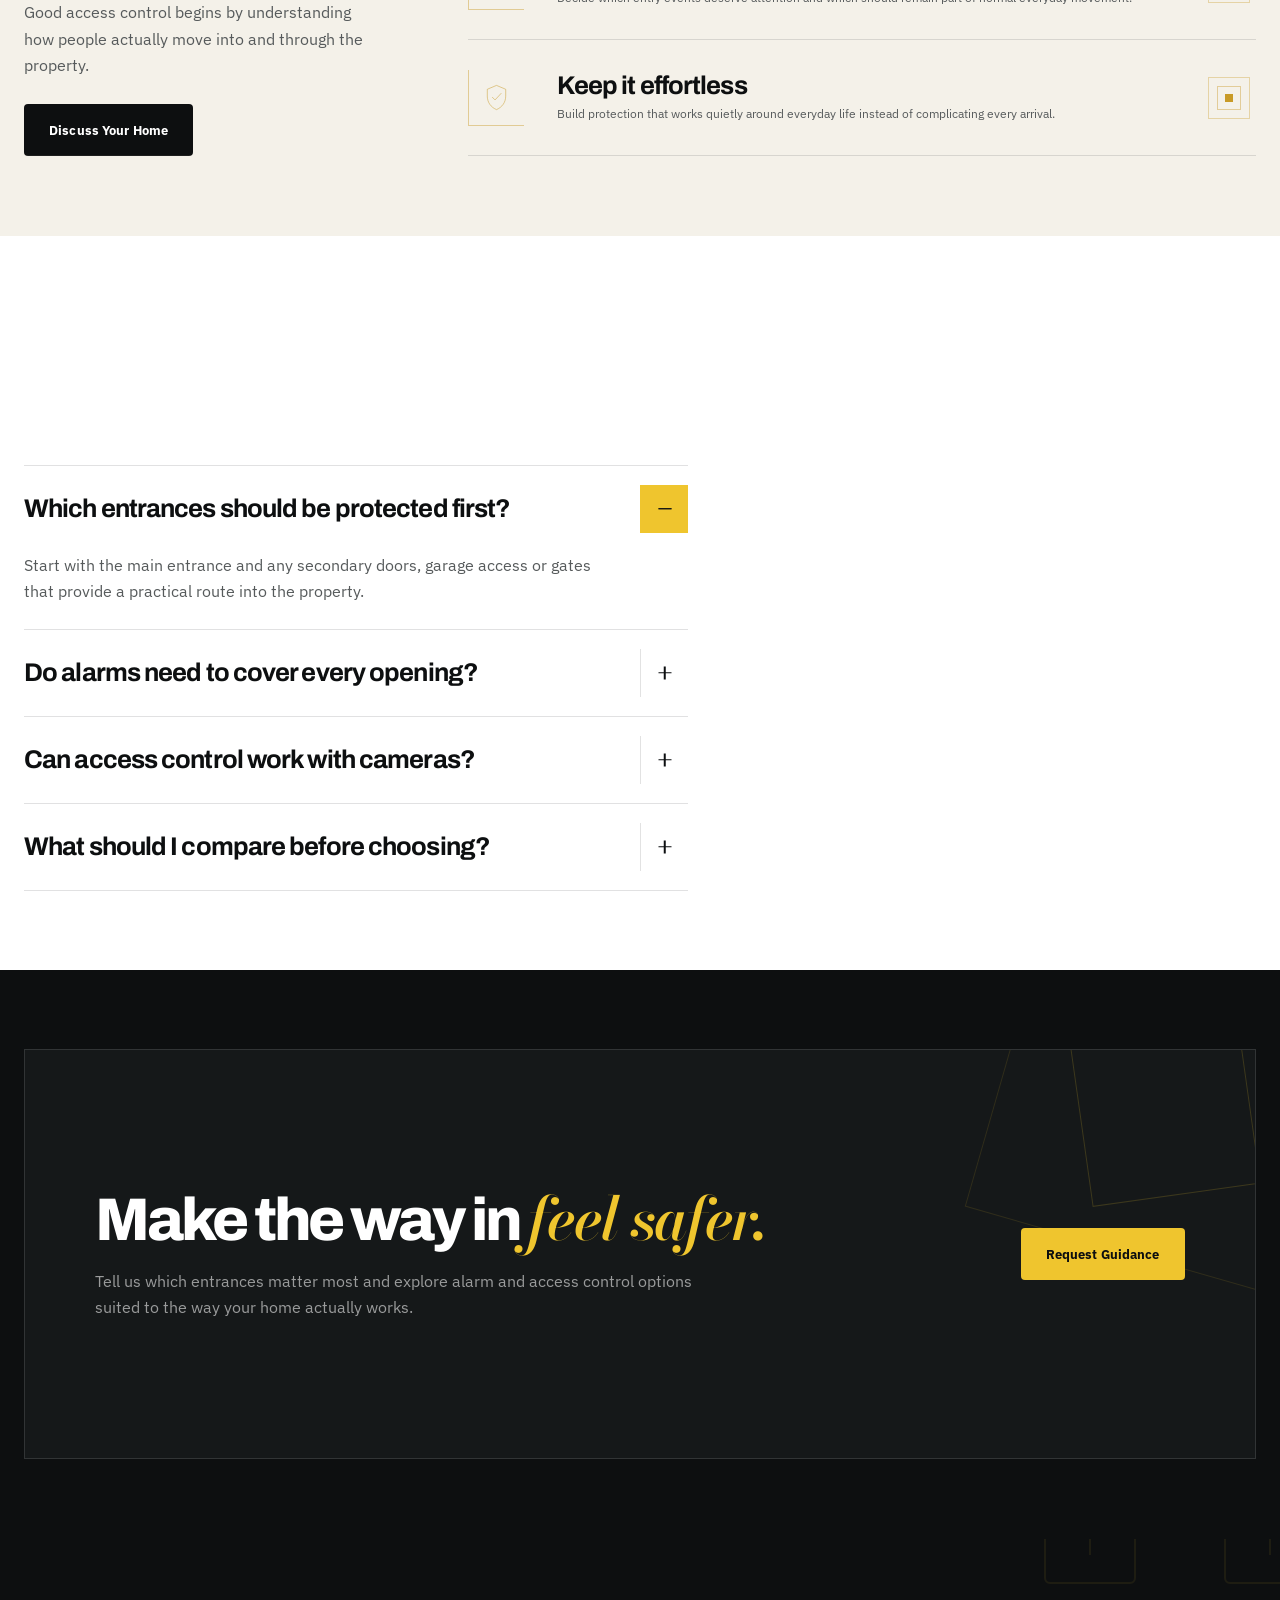
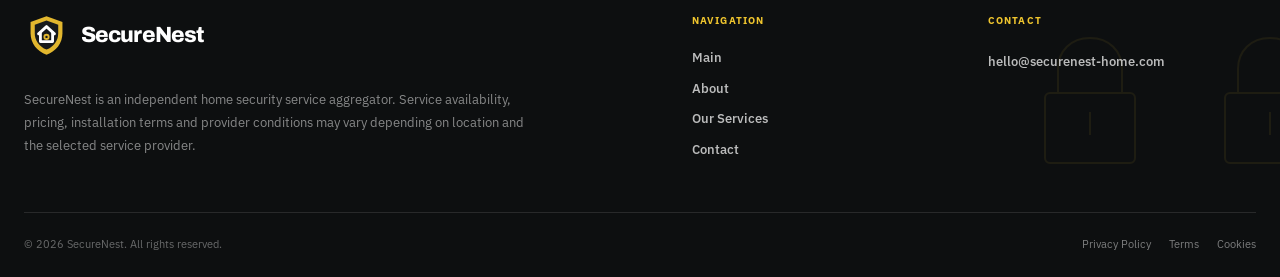
==== commit 0b404fb8: "+" ====
--- a/alarm-access-control.html
+++ b/alarm-access-control.html
@@ -698,6 +698,20 @@
                             Request Guidance
                         </a>
 
+                        <a
+                            class="btn btn--round"
+                            href="#coverage"
+                            aria-label="Scroll to coverage section"
+                        >
+                            <svg
+                                viewBox="0 0 24 24"
+                                aria-hidden="true"
+                            >
+                                <path d="M12 5v14"></path>
+                                <path d="m19 12-7 7-7-7"></path>
+                            </svg>
+                        </a>
+
                     </div>
 
                 </div>
@@ -1023,7 +1037,10 @@
                 <div class="service-capabilities__rail">
 
 
-                    <article class="service-capability">
+                    <article
+                        class="service-capability"
+                        style="--capability-bg: url('../images/generated/entry-smart-lock.webp');"
+                    >
 
                         <div class="service-capability__symbol">
 
@@ -1061,7 +1078,10 @@
                     </article>
 
 
-                    <article class="service-capability">
+                    <article
+                        class="service-capability"
+                        style="--capability-bg: url('../images/generated/alarm-sensor-frame.webp');"
+                    >
 
                         <div class="service-capability__symbol">
 
@@ -1096,7 +1116,10 @@
                     </article>
 
 
-                    <article class="service-capability">
+                    <article
+                        class="service-capability"
+                        style="--capability-bg: url('../images/generated/gate-intercom-reader.webp');"
+                    >
 
                         <div class="service-capability__symbol">
 
--- a/assets/css/global.css
+++ b/assets/css/global.css
@@ -576,6 +576,50 @@
 
     background: var(--yellow);
     color: var(--black);
+}
+
+.btn--round {
+    width: 56px;
+    min-width: 56px;
+    height: 56px;
+    min-height: 56px;
+
+    padding: 0;
+
+    border-color:
+        rgba(255, 255, 255, 0.32);
+
+    border-radius: 50%;
+
+    background:
+        rgba(255, 255, 255, 0.1);
+
+    color: var(--white);
+
+    box-shadow:
+        inset 0 0 0 1px rgba(255, 255, 255, 0.08),
+        0 18px 42px rgba(0, 0, 0, 0.24);
+
+    backdrop-filter:
+        blur(18px);
+}
+
+.btn--round:hover {
+    border-color: var(--yellow);
+
+    background: var(--yellow);
+    color: var(--black);
+}
+
+.btn--round svg {
+    width: 19px;
+    height: 19px;
+
+    fill: none;
+    stroke: currentColor;
+    stroke-width: 2;
+    stroke-linecap: round;
+    stroke-linejoin: round;
 }
 
 
@@ -1407,6 +1451,9 @@
     width: max-content;
 
     will-change: transform;
+
+    animation-play-state:
+        paused;
 }
 
 .signal-marquee__lane--forward {
@@ -1429,10 +1476,10 @@
         infinite;
 }
 
-.signal-marquee:hover
+.signal-marquee.is-in-view
 .signal-marquee__lane {
     animation-play-state:
-        paused;
+        running;
 }
 
 .signal-marquee__group {
--- a/assets/css/services.css
+++ b/assets/css/services.css
@@ -380,6 +380,37 @@
         forwards;
 }
 
+.service-hero__actions
+.btn--outline {
+    border-color:
+        rgba(255, 255, 255, 0.42);
+
+    background:
+        rgba(255, 255, 255, 0.1);
+
+    color: var(--white);
+
+    box-shadow:
+        inset 0 0 0 1px rgba(255, 255, 255, 0.08),
+        0 18px 42px rgba(0, 0, 0, 0.22);
+
+    -webkit-backdrop-filter:
+        blur(16px);
+
+    backdrop-filter:
+        blur(16px);
+}
+
+.service-hero__actions
+.btn--outline:hover,
+.service-hero__actions
+.btn--outline:focus-visible {
+    border-color: var(--yellow);
+
+    background: var(--yellow);
+    color: var(--black);
+}
+
 @keyframes serviceHeroText {
 
     to {
@@ -857,6 +888,7 @@
         rgba(255, 255, 255, 0.14);
 
     overflow: hidden;
+    isolation: isolate;
 
     transition:
         background-color
@@ -887,23 +919,68 @@
 
     transform-origin: left;
 
+    z-index: 2;
+
     transition:
         transform
         420ms
         var(--ease);
 }
 
+.service-capability::after {
+    content: "";
+
+    position: absolute;
+    inset: 0;
+
+    z-index: 0;
+
+    background-image:
+        linear-gradient(
+            180deg,
+            rgba(7, 9, 10, 0.42),
+            rgba(7, 9, 10, 0.86)
+        ),
+        var(--capability-bg);
+
+    background-size: cover;
+    background-position: center;
+
+    opacity: 0;
+
+    transform:
+        scale(1.05);
+
+    transition:
+        opacity
+        520ms
+        var(--ease),
+        transform
+        700ms
+        var(--ease);
+}
+
 .service-capability:hover {
     padding-top: 20px;
 
     background: var(--black-2);
 }
 
+.service-capability:hover::after {
+    opacity: 1;
+
+    transform:
+        scale(1);
+}
+
 .service-capability:hover::before {
     transform: scaleX(1);
 }
 
 .service-capability__symbol {
+    position: relative;
+    z-index: 1;
+
     width: 58px;
     height: 58px;
 
@@ -945,6 +1022,9 @@
 }
 
 .service-capability__title {
+    position: relative;
+    z-index: 1;
+
     margin:
         32px
         0
@@ -954,6 +1034,9 @@
 }
 
 .service-capability__text {
+    position: relative;
+    z-index: 1;
+
     max-width: 340px;
 
     margin: 0;
@@ -963,6 +1046,16 @@
 
     font-size: 12px;
     line-height: 1.7;
+
+    transition:
+        color
+        var(--transition);
+}
+
+.service-capability:hover
+.service-capability__text {
+    color:
+        rgba(255, 255, 255, 0.78);
 }
 
 
@@ -2510,6 +2603,13 @@
         width: 100%;
     }
 
+    .service-hero__actions .btn--round {
+        width: 56px;
+        min-width: 56px;
+
+        align-self: flex-start;
+    }
+
     .service-editorial__media {
         min-height: 345px;
     }
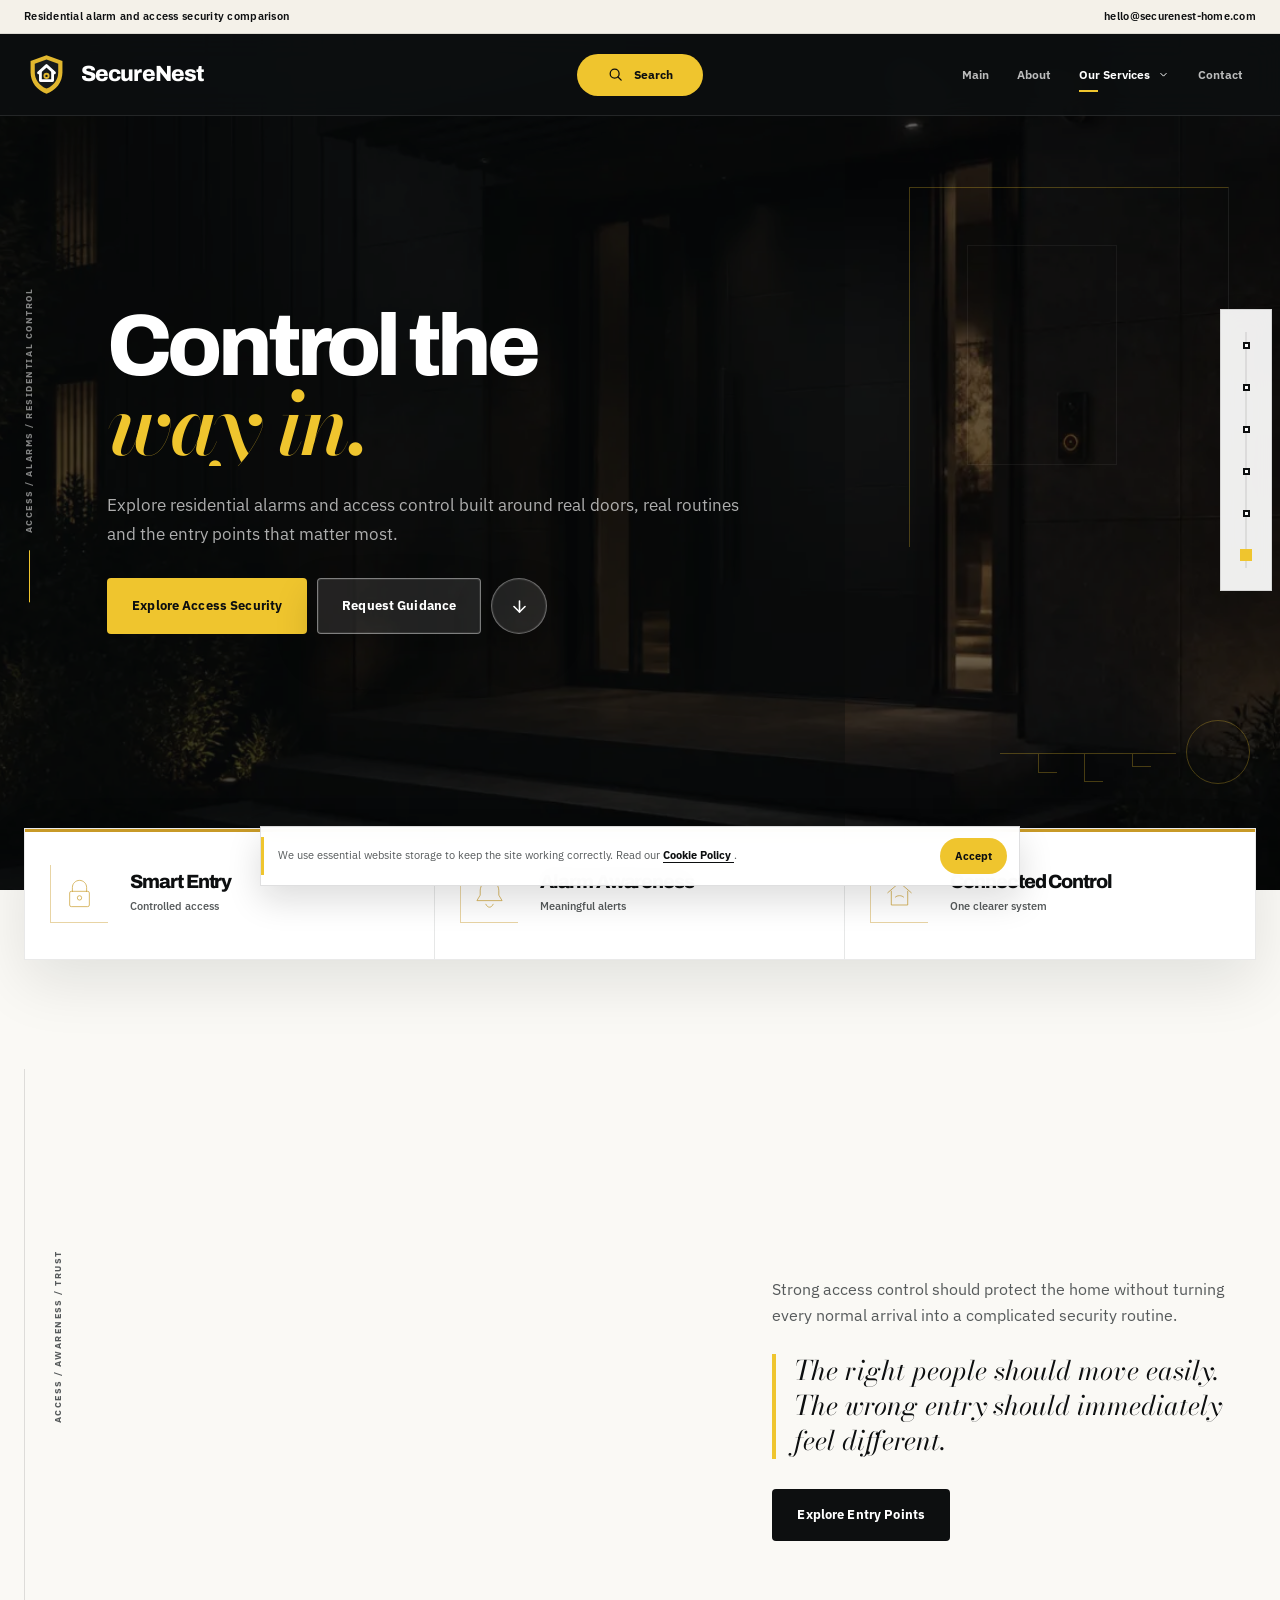
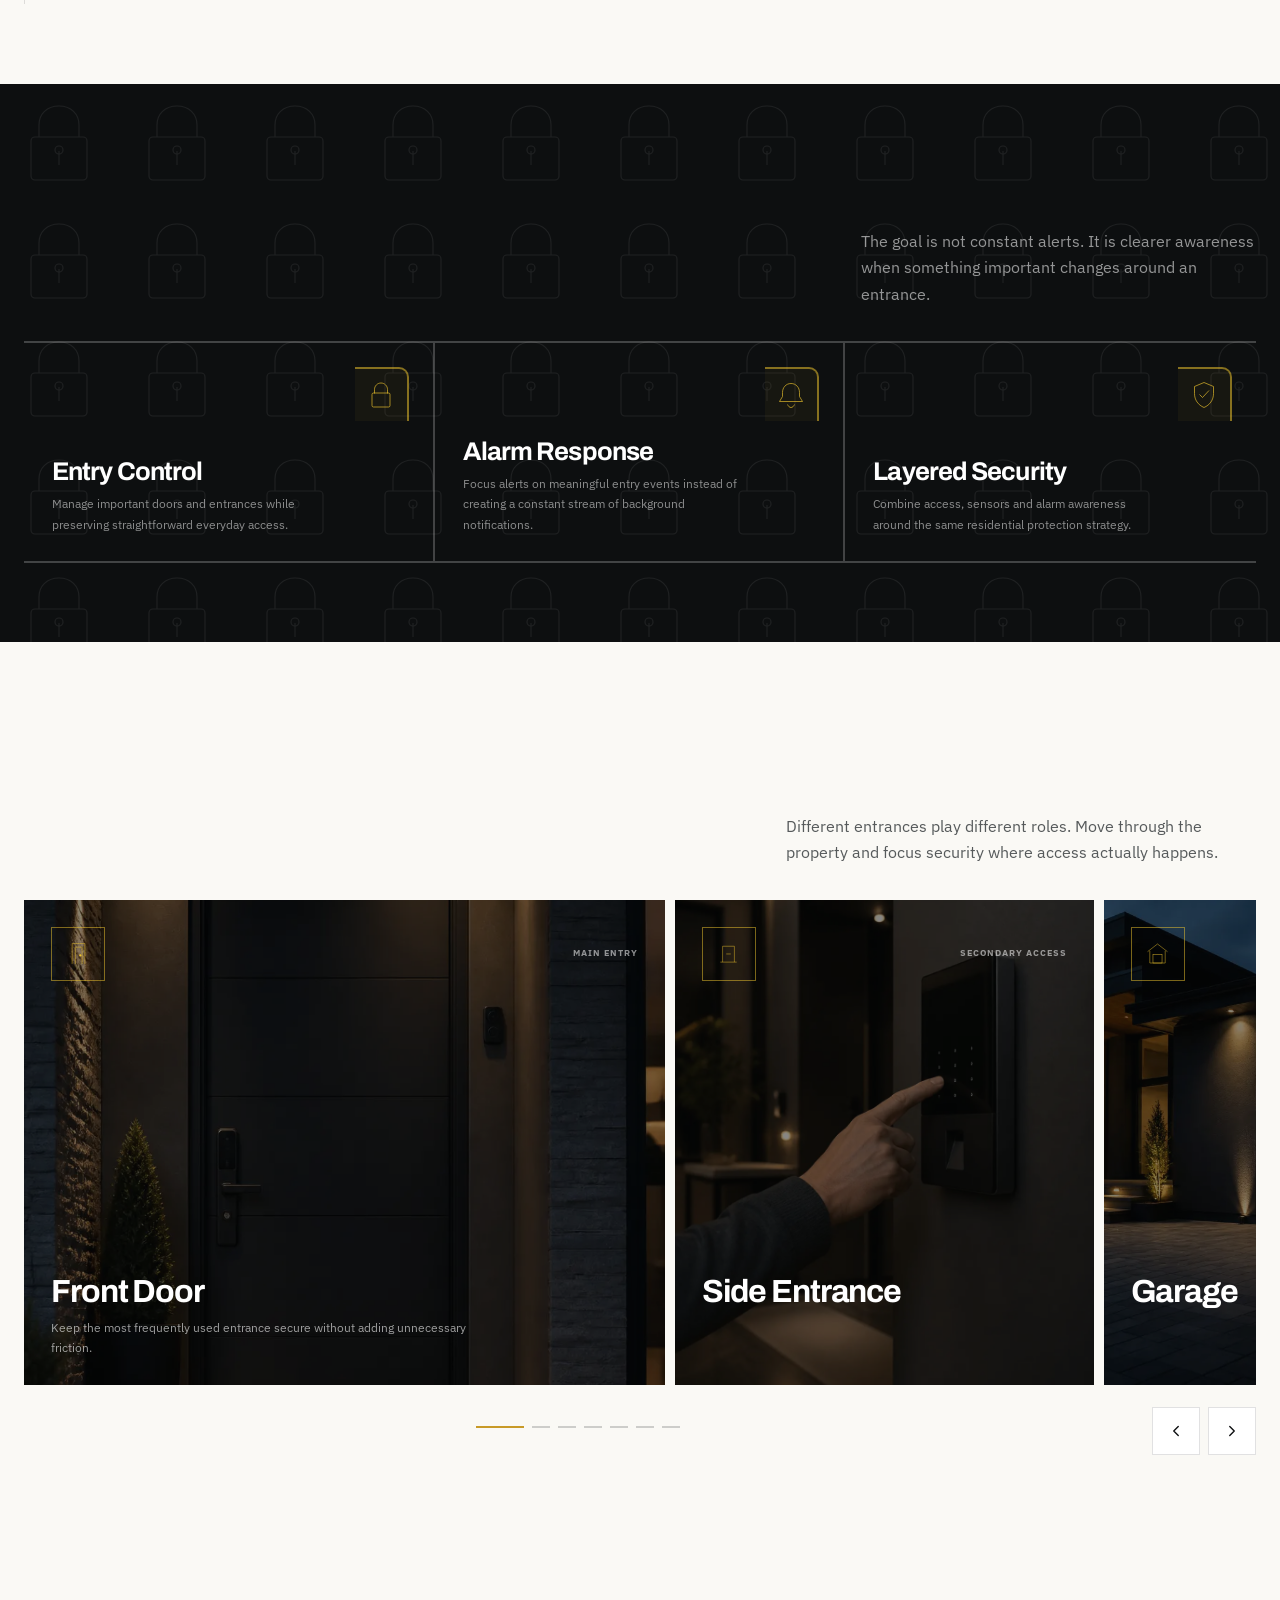
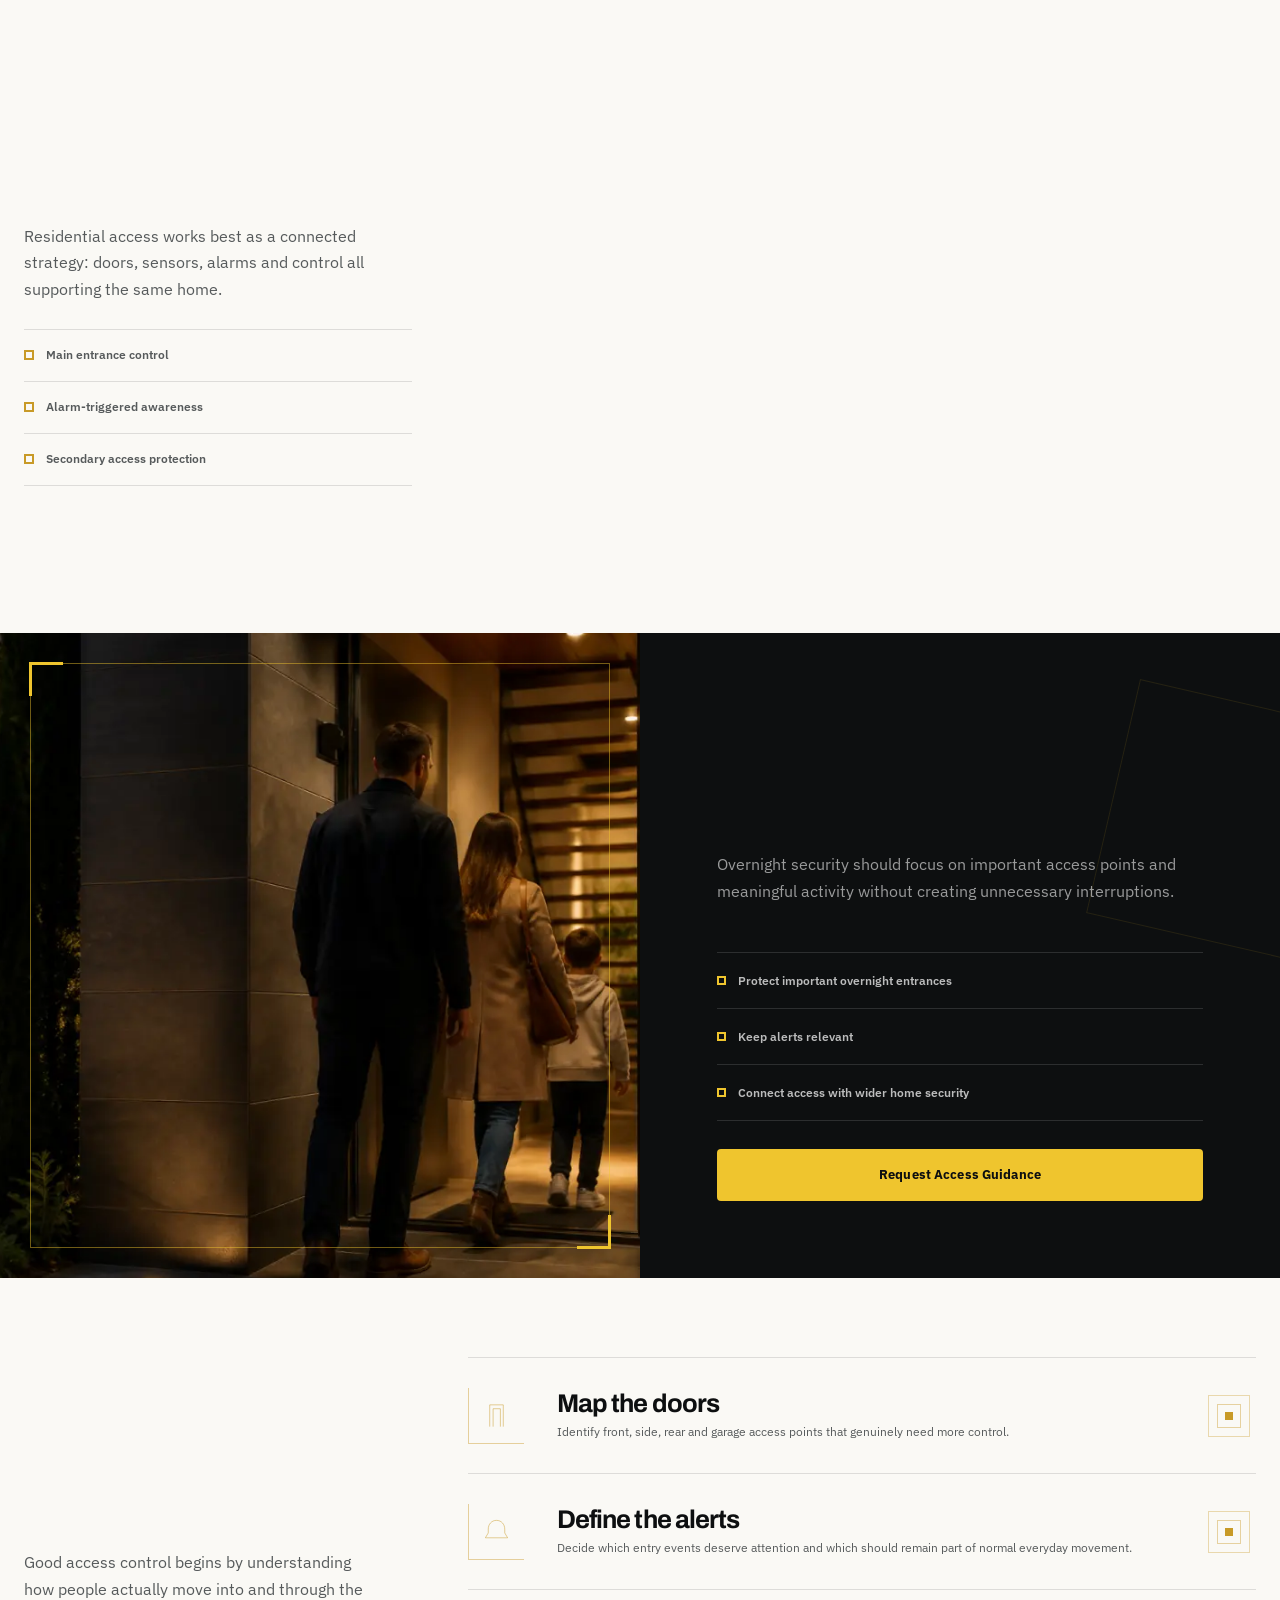
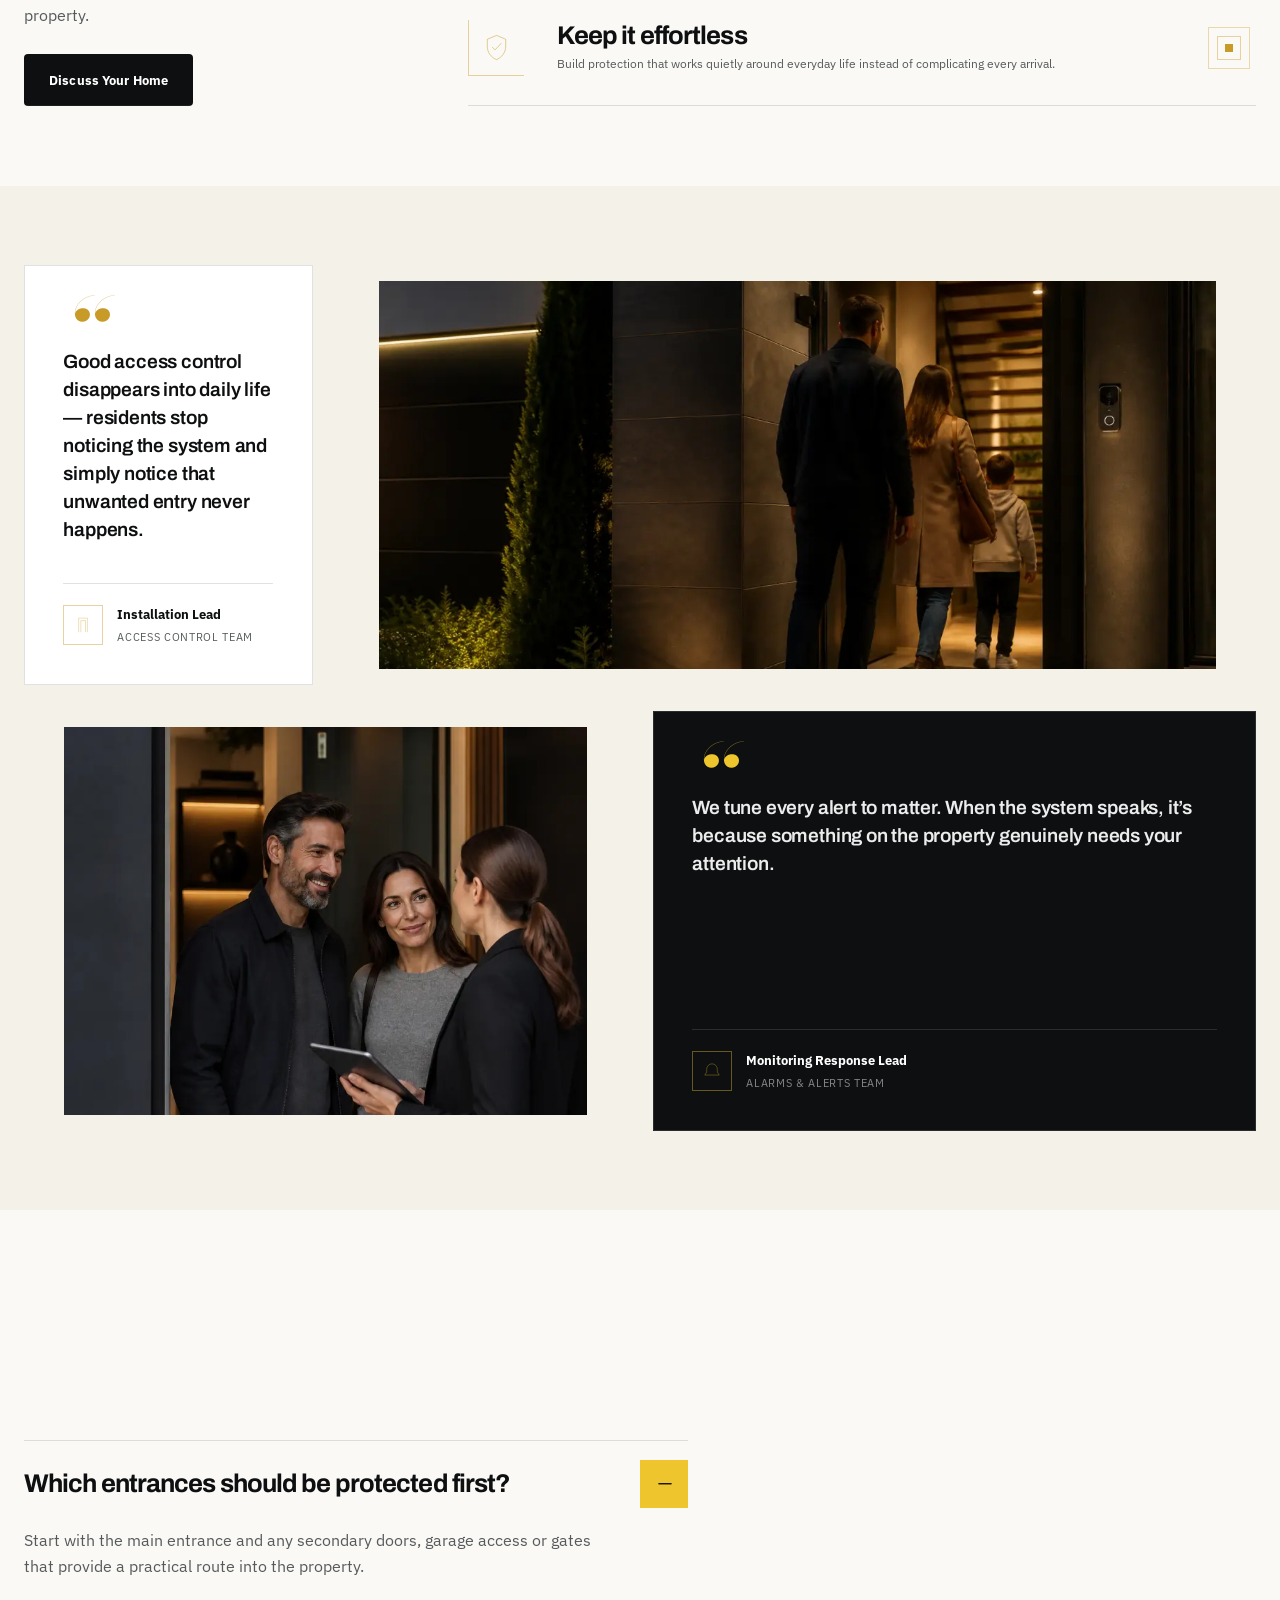
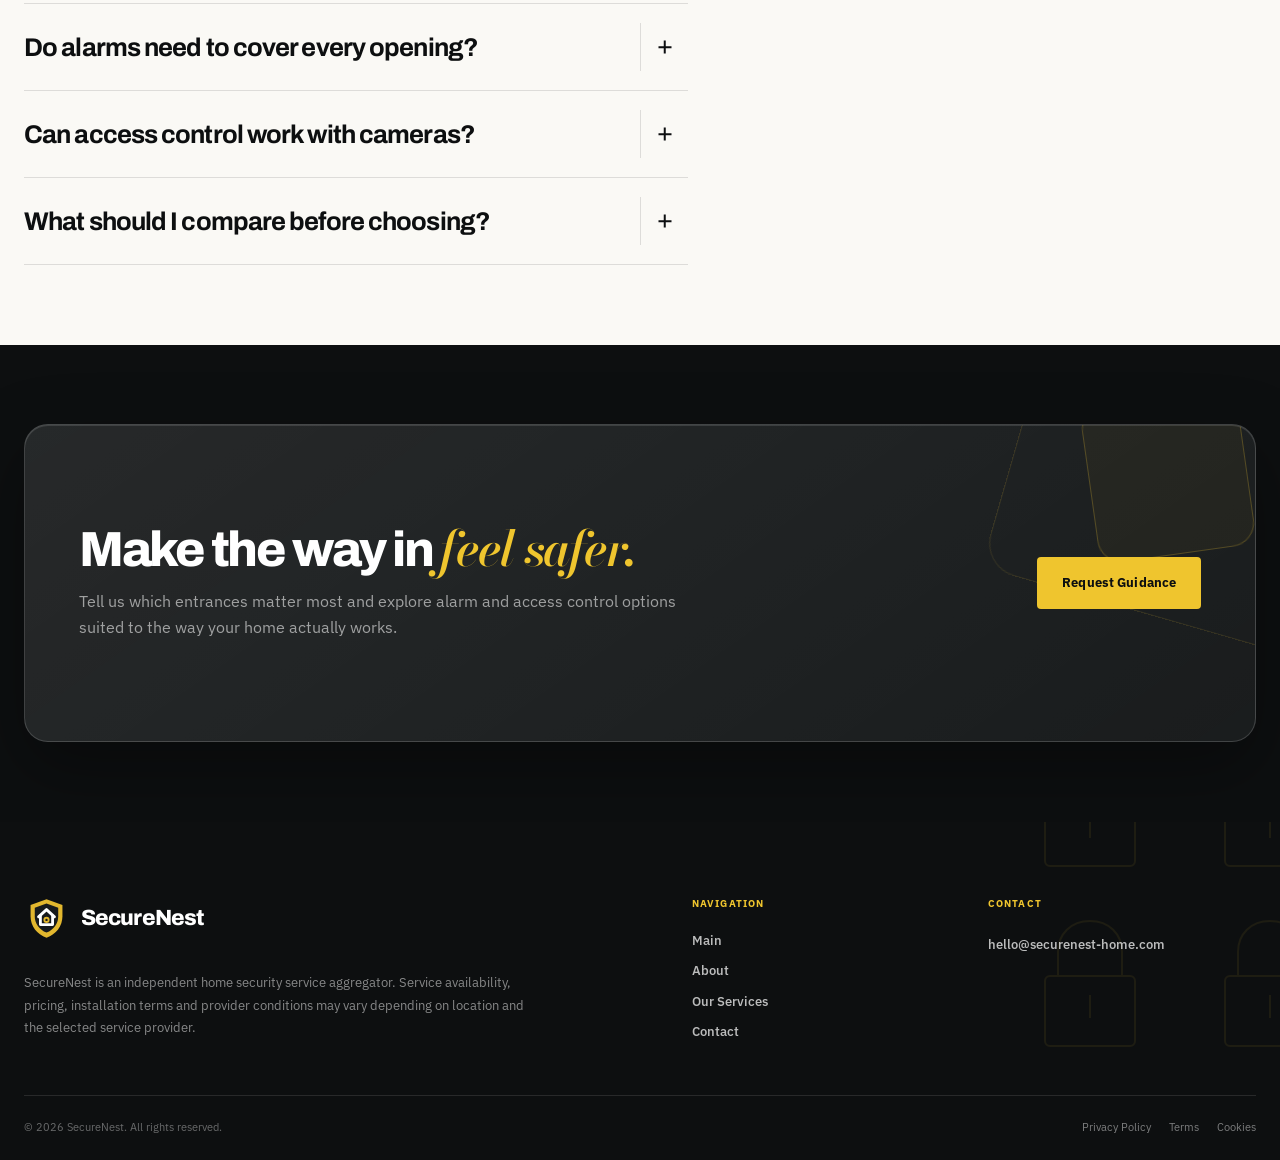
==== commit 81cb7429: "+" ====
--- a/alarm-access-control.html
+++ b/alarm-access-control.html
@@ -1977,6 +1977,147 @@
 
 
 
+        <section class="section field-notes">
+
+            <div class="container field-notes__grid">
+
+                <article class="field-notes__card">
+
+                    <div class="field-notes__quote">
+
+                        <p class="field-notes__text">
+                            Good access control disappears into
+                            daily life &mdash; residents stop
+                            noticing the system and simply notice
+                            that unwanted entry never happens.
+                        </p>
+
+                    </div>
+
+
+                    <div class="field-notes__byline">
+
+                        <div
+                            class="field-notes__badge"
+                            aria-hidden="true"
+                        >
+
+                            <svg
+                                viewBox="0 0 64 64"
+                                fill="none"
+                                aria-hidden="true"
+                            >
+                                <path
+                                    d="M18 55V10H46V55"
+                                    stroke="currentColor"
+                                />
+
+                                <path
+                                    d="M25 55V18H40V55"
+                                    stroke="currentColor"
+                                />
+                            </svg>
+
+                        </div>
+
+
+                        <div>
+
+                            <span class="field-notes__name">
+                                Installation Lead
+                            </span>
+
+                            <span class="field-notes__role">
+                                Access control team
+                            </span>
+
+                        </div>
+
+                    </div>
+
+                </article>
+
+
+                <figure class="field-notes__photo">
+
+                    <img
+                        src="assets/images/generated/family-entry-night.webp"
+                        alt="Family entering a home past a smart lock and video doorbell at night"
+                        loading="lazy"
+                    >
+
+                </figure>
+
+
+                <figure class="field-notes__photo field-notes__photo--half">
+
+                    <img
+                        src="assets/images/generated/security-consultation.webp"
+                        alt="Security consultant reviewing an access plan with homeowners at their door"
+                        loading="lazy"
+                    >
+
+                </figure>
+
+
+                <article class="field-notes__card field-notes__card--dark">
+
+                    <div class="field-notes__quote">
+
+                        <p class="field-notes__text">
+                            We tune every alert to matter. When
+                            the system speaks, it&rsquo;s because
+                            something on the property genuinely
+                            needs your attention.
+                        </p>
+
+                    </div>
+
+
+                    <div class="field-notes__byline">
+
+                        <div
+                            class="field-notes__badge"
+                            aria-hidden="true"
+                        >
+
+                            <svg
+                                viewBox="0 0 64 64"
+                                fill="none"
+                                aria-hidden="true"
+                            >
+                                <path
+                                    d="M32 9C22 9 15 17 15 27V35L9 45H55L49 35V27C49 17 42 9 32 9Z"
+                                    stroke="currentColor"
+                                />
+                            </svg>
+
+                        </div>
+
+
+                        <div>
+
+                            <span class="field-notes__name">
+                                Monitoring Response Lead
+                            </span>
+
+                            <span class="field-notes__role">
+                                Alarms &amp; alerts team
+                            </span>
+
+                        </div>
+
+                    </div>
+
+                </article>
+
+            </div>
+
+        </section>
+
+
+
+
         <section
             class="section service-visual-faq"
             id="faq"
--- a/assets/css/global.css
+++ b/assets/css/global.css
@@ -234,7 +234,7 @@
 }
 
 .section--white {
-    background: var(--white);
+    background: var(--paper);
 }
 
 .section--paper {
@@ -243,7 +243,7 @@
 
 .section--milk,
 .section--light {
-    background: var(--milk);
+    background: var(--paper);
 }
 
 .section--dark {
--- a/assets/css/services.css
+++ b/assets/css/services.css
@@ -4,7 +4,7 @@
 
 
 .service-page {
-    background: var(--white);
+    background: var(--paper);
 }
 
 .service-page .section {
@@ -670,7 +670,7 @@
 
 
 .service-editorial {
-    background: var(--white);
+    background: var(--paper);
 }
 
 .service-editorial__layout {
@@ -863,29 +863,31 @@
         );
 
     border-top:
-        1px solid
-        rgba(255, 255, 255, 0.14);
+        2px solid
+        rgba(255, 255, 255, 0.22);
 
     border-bottom:
-        1px solid
-        rgba(255, 255, 255, 0.14);
+        2px solid
+        rgba(255, 255, 255, 0.22);
 }
 
 .service-capability {
     position: relative;
 
-    min-height: 270px;
+    min-height: 218px;
 
     display: flex;
     flex-direction: column;
 
     padding:
+        30px
+        100px
         26px
         28px;
 
     border-right:
-        1px solid
-        rgba(255, 255, 255, 0.14);
+        2px solid
+        rgba(255, 255, 255, 0.22);
 
     overflow: hidden;
     isolation: isolate;
@@ -893,7 +895,11 @@
     transition:
         background-color
         var(--transition),
-        padding-top
+        border-color
+        var(--transition),
+        box-shadow
+        var(--transition),
+        transform
         var(--transition);
 }
 
@@ -961,9 +967,17 @@
 }
 
 .service-capability:hover {
-    padding-top: 20px;
-
     background: var(--black-2);
+
+    border-color:
+        rgba(239, 197, 46, 0.34);
+
+    box-shadow:
+        0 22px 52px rgba(0, 0, 0, 0.28),
+        inset 0 1px 0 rgba(255, 255, 255, 0.08);
+
+    transform:
+        translateY(-4px);
 }
 
 .service-capability:hover::after {
@@ -978,28 +992,47 @@
 }
 
 .service-capability__symbol {
-    position: relative;
+    position: absolute;
+
+    right: 24px;
+    top: 24px;
+
     z-index: 1;
 
-    width: 58px;
-    height: 58px;
+    width: 54px;
+    height: 54px;
 
     display: grid;
     place-items: center;
 
-    margin-bottom: auto;
-
     color: var(--yellow);
 
+    border-top:
+        2px solid
+        rgba(239, 197, 46, 0.52);
+
+    border-right:
+        2px solid
+        rgba(239, 197, 46, 0.52);
+
     border-left:
-        1px solid
-        rgba(239, 197, 46, 0.48);
+        0;
 
     border-bottom:
-        1px solid
-        rgba(239, 197, 46, 0.48);
+        0;
+
+    border-radius:
+        0
+        10px
+        0
+        0;
+
+    background:
+        rgba(239, 197, 46, 0.045);
 
     transition:
+        background
+        var(--transition),
         transform
         var(--transition);
 }
@@ -1008,14 +1041,14 @@
 .service-capability__symbol {
     transform:
         translate(
-            5px,
+            4px,
             -4px
         );
 }
 
 .service-capability__symbol svg {
-    width: 34px;
-    height: 34px;
+    width: 32px;
+    height: 32px;
 
     stroke: currentColor;
     stroke-width: 1.3;
@@ -1026,11 +1059,13 @@
     z-index: 1;
 
     margin:
-        32px
+        auto
         0
         9px;
 
     color: var(--white);
+
+    white-space: nowrap;
 }
 
 .service-capability__text {
@@ -1257,7 +1292,7 @@
 
 
 .service-system {
-    background: var(--white);
+    background: var(--paper);
 }
 
 .service-system__layout {
@@ -1690,7 +1725,7 @@
 
 
 .service-approach {
-    background: var(--milk);
+    background: var(--paper);
 }
 
 .service-approach__layout {
@@ -1857,8 +1892,202 @@
 
 
 
+.field-notes {
+    background: var(--milk);
+}
+
+.field-notes__grid {
+    display: grid;
+
+    grid-template-columns:
+        repeat(4, 1fr);
+
+    grid-auto-rows:
+        minmax(300px, 420px);
+
+    gap:
+        clamp(
+            18px,
+            2.2vw,
+            26px
+        );
+}
+
+.field-notes__card {
+    position: relative;
+
+    grid-column: span 1;
+
+    display: flex;
+    flex-direction: column;
+
+    justify-content: space-between;
+
+    padding:
+        clamp(28px, 3vw, 40px);
+
+    border:
+        1px solid
+        var(--border-light);
+
+    background: var(--white);
+}
+
+.field-notes__card--dark {
+    grid-column: span 2;
+
+    border-color: var(--border-dark);
+
+    background: var(--black);
+    color: var(--white);
+}
+
+.field-notes__quote {
+    position: relative;
+
+    padding-top: 44px;
+}
+
+.field-notes__quote::before {
+    content: "\201C";
+
+    position: absolute;
+
+    left: 0;
+    top: -16px;
+
+    color: var(--mustard);
+
+    font-family: var(--font-accent);
+    font-style: italic;
+    font-weight: 600;
+
+    font-size: 88px;
+    line-height: 1;
+}
+
+.field-notes__card--dark
+.field-notes__quote::before {
+    color: var(--yellow);
+}
+
+.field-notes__text {
+    margin: 0;
+
+    font-family: var(--font-display);
+    font-weight: 600;
+
+    font-size:
+        clamp(17px, 1.5vw, 20px);
+
+    line-height: 1.45;
+    letter-spacing: -0.01em;
+}
+
+.field-notes__card--dark
+.field-notes__text {
+    color:
+        rgba(255, 255, 255, 0.92);
+}
+
+.field-notes__byline {
+    display: flex;
+
+    align-items: center;
+
+    gap: 14px;
+
+    margin-top: 32px;
+    padding-top: 20px;
+
+    border-top:
+        1px solid
+        var(--border-light);
+}
+
+.field-notes__card--dark
+.field-notes__byline {
+    border-top-color:
+        var(--border-dark);
+}
+
+.field-notes__badge {
+    width: 40px;
+    height: 40px;
+    flex: none;
+
+    display: grid;
+    place-items: center;
+
+    border:
+        1px solid
+        rgba(200, 154, 39, 0.44);
+
+    color: var(--mustard);
+}
+
+.field-notes__card--dark
+.field-notes__badge {
+    border-color:
+        rgba(239, 197, 46, 0.4);
+
+    color: var(--yellow);
+}
+
+.field-notes__badge svg {
+    width: 20px;
+    height: 20px;
+
+    stroke: currentColor;
+}
+
+.field-notes__name {
+    display: block;
+
+    font-size: 13px;
+    font-weight: 700;
+}
+
+.field-notes__role {
+    display: block;
+
+    margin-top: 2px;
+
+    color: var(--gray-dark);
+
+    font-size: 11px;
+    letter-spacing: 0.06em;
+    text-transform: uppercase;
+}
+
+.field-notes__card--dark
+.field-notes__role {
+    color:
+        rgba(255, 255, 255, 0.5);
+}
+
+.field-notes__photo {
+    grid-column: span 3;
+
+    overflow: hidden;
+}
+
+.field-notes__photo--half {
+    grid-column: span 2;
+}
+
+.field-notes__photo img {
+    width: 100%;
+    height: 100%;
+
+    object-fit: cover;
+}
+
+
+
+
 .service-visual-faq {
-    background: var(--white);
+    background: var(--paper);
 }
 
 .service-visual-faq__layout {
@@ -1996,7 +2225,7 @@
 .service-final__shell {
     position: relative;
 
-    min-height: 410px;
+    min-height: 318px;
 
     display: grid;
 
@@ -2006,22 +2235,44 @@
 
     align-items: center;
 
-    gap: 48px;
+    gap: 36px;
 
     padding:
         clamp(
-            44px,
-            5.5vw,
-            76px
+            34px,
+            4.2vw,
+            58px
         );
 
     border:
         1px solid
-        rgba(255, 255, 255, 0.12);
-
-    background: var(--black-2);
+        rgba(255, 255, 255, 0.16);
+
+    border-radius: 24px;
+
+    background:
+        linear-gradient(
+            145deg,
+            rgba(255, 255, 255, 0.075),
+            rgba(255, 255, 255, 0.018)
+        ),
+        var(--black-2);
+
+    box-shadow:
+        0 26px 70px rgba(0, 0, 0, 0.34),
+        inset 0 1px 0 rgba(255, 255, 255, 0.12);
 
     overflow: hidden;
+    isolation: isolate;
+
+    transform:
+        translateY(0);
+
+    transition:
+        border-color var(--transition),
+        box-shadow var(--transition),
+        transform var(--transition),
+        background var(--transition);
 }
 
 .service-final__shell::before {
@@ -2029,17 +2280,27 @@
 
     position: absolute;
 
-    right: -90px;
-    top: -130px;
-
-    width: 340px;
-    height: 340px;
+    right: -84px;
+    top: -128px;
+
+    width: 320px;
+    height: 320px;
 
     border:
         1px solid
-        rgba(239, 197, 46, 0.12);
-
-    transform: rotate(16deg);
+        rgba(239, 197, 46, 0.16);
+
+    border-radius: 34px;
+
+    opacity: 0.78;
+
+    transform:
+        rotate(16deg)
+        translate3d(0, 0, 0);
+
+    transition:
+        opacity var(--transition),
+        transform var(--transition);
 }
 
 .service-final__shell::after {
@@ -2047,31 +2308,87 @@
 
     position: absolute;
 
-    right: 5px;
-    top: -24px;
-
-    width: 170px;
-    height: 170px;
+    right: 8px;
+    top: -28px;
+
+    width: 158px;
+    height: 158px;
 
     border:
         1px solid
-        rgba(239, 197, 46, 0.18);
-
-    transform: rotate(-8deg);
+        rgba(239, 197, 46, 0.24);
+
+    border-radius: 24px;
+
+    background:
+        rgba(239, 197, 46, 0.035);
+
+    transform:
+        rotate(-8deg)
+        translate3d(0, 0, 0);
+
+    transition:
+        background var(--transition),
+        transform var(--transition);
+}
+
+.service-final__shell:hover {
+    border-color:
+        rgba(239, 197, 46, 0.36);
+
+    background:
+        linear-gradient(
+            145deg,
+            rgba(239, 197, 46, 0.12),
+            rgba(255, 255, 255, 0.035)
+        ),
+        var(--black-2);
+
+    box-shadow:
+        0 34px 86px rgba(0, 0, 0, 0.42),
+        0 0 0 1px rgba(239, 197, 46, 0.08),
+        inset 0 1px 0 rgba(255, 255, 255, 0.16);
+
+    transform:
+        translateY(-6px);
+}
+
+.service-final__shell:hover::before {
+    opacity: 1;
+
+    transform:
+        rotate(20deg)
+        translate3d(-10px, 8px, 0);
+}
+
+.service-final__shell:hover::after {
+    background:
+        rgba(239, 197, 46, 0.07);
+
+    transform:
+        rotate(-3deg)
+        translate3d(-8px, 10px, 0);
 }
 
 .service-final__content {
     position: relative;
 
-    max-width: 860px;
+    max-width: none;
 
     z-index: 2;
 }
 
 .service-final__title {
-    max-width: 820px;
-
-    margin-bottom: 18px;
+    max-width: none;
+
+    margin-bottom: 14px;
+
+    font-size:
+        clamp(34px, 3.85vw, 58px);
+
+    line-height: 0.95;
+    letter-spacing: -0.045em;
+    white-space: nowrap;
 }
 
 .service-final__copy {
@@ -2087,6 +2404,15 @@
     position: relative;
 
     z-index: 3;
+
+    transition:
+        transform var(--transition);
+}
+
+.service-final__shell:hover
+.service-final__action {
+    transform:
+        translateX(3px);
 }
 
 
@@ -2346,19 +2672,23 @@
     }
 
     .service-capability {
-        min-height: 190px;
+        min-height: 176px;
 
         border-right: 0;
 
         border-bottom:
-            1px solid
-            rgba(255, 255, 255, 0.14);
+            2px solid
+            rgba(255, 255, 255, 0.22);
     }
 
     .service-capability:last-child {
         border-bottom: 0;
     }
 
+    .service-capability__title {
+        white-space: normal;
+    }
+
     .service-capabilities__header {
         grid-template-columns: 1fr;
 
@@ -2383,6 +2713,24 @@
 
     .service-approach__intro {
         position: static;
+    }
+
+    .field-notes__grid {
+        grid-template-columns: 1fr;
+
+        grid-auto-rows: auto;
+    }
+
+    .field-notes__card,
+    .field-notes__card--dark,
+    .field-notes__photo,
+    .field-notes__photo--half {
+        grid-column: span 1;
+    }
+
+    .field-notes__photo,
+    .field-notes__photo--half {
+        min-height: 360px;
     }
 
     .service-visual-faq__layout {
@@ -2565,6 +2913,19 @@
         height: 48px;
     }
 
+    .field-notes__card {
+        padding: 26px;
+    }
+
+    .field-notes__quote::before {
+        font-size: 64px;
+    }
+
+    .field-notes__photo,
+    .field-notes__photo--half {
+        min-height: 280px;
+    }
+
     .service-visual-faq__media {
         min-height: 340px;
     }
@@ -2575,8 +2936,14 @@
         grid-template-columns: 1fr;
 
         padding:
-            38px
+            32px
             24px;
+    }
+
+    .service-final__title {
+        font-size: 36px;
+
+        white-space: normal;
     }
 
     .service-final__action {
@@ -2666,4 +3033,20 @@
 
         transform: none;
     }
-}
+
+    .service-capability,
+    .service-capability__symbol {
+        transform: none;
+
+        transition: none;
+    }
+
+    .service-final__shell,
+    .service-final__shell::before,
+    .service-final__shell::after,
+    .service-final__action {
+        transform: none;
+
+        transition: none;
+    }
+}
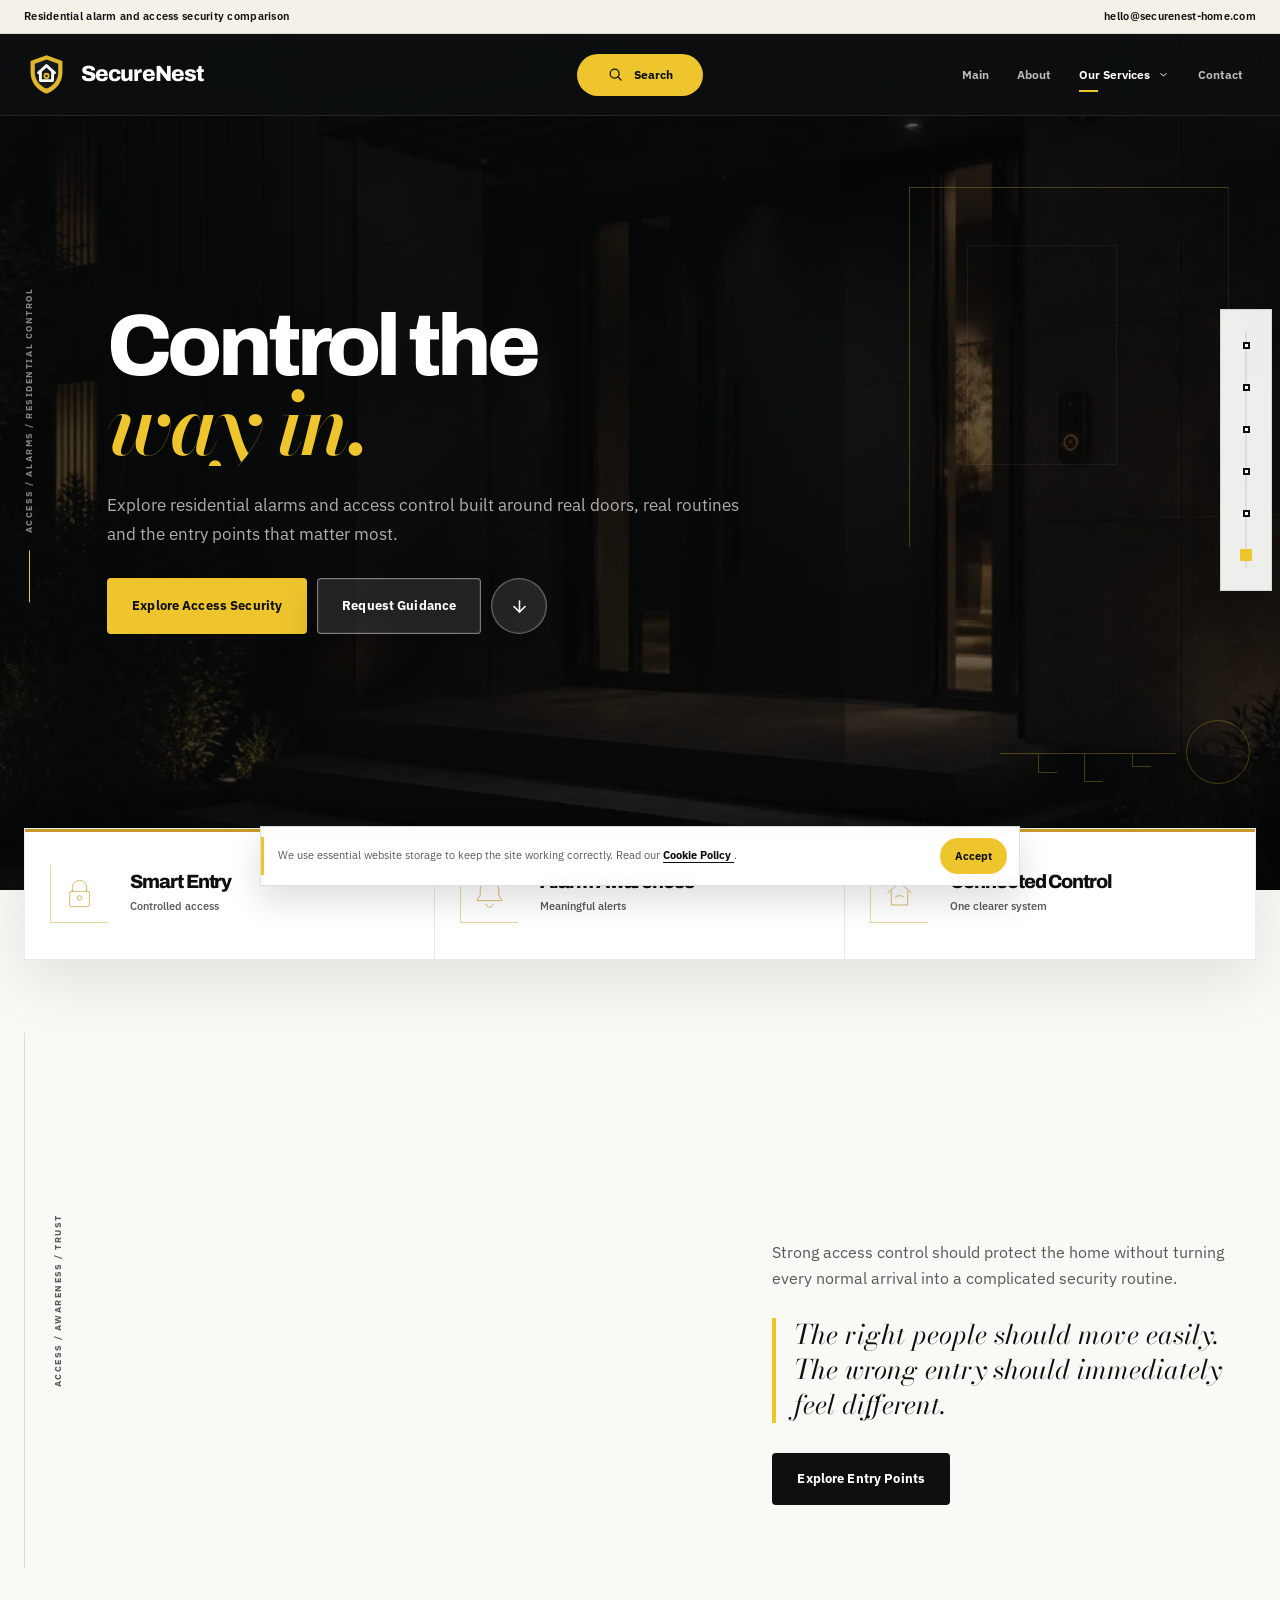
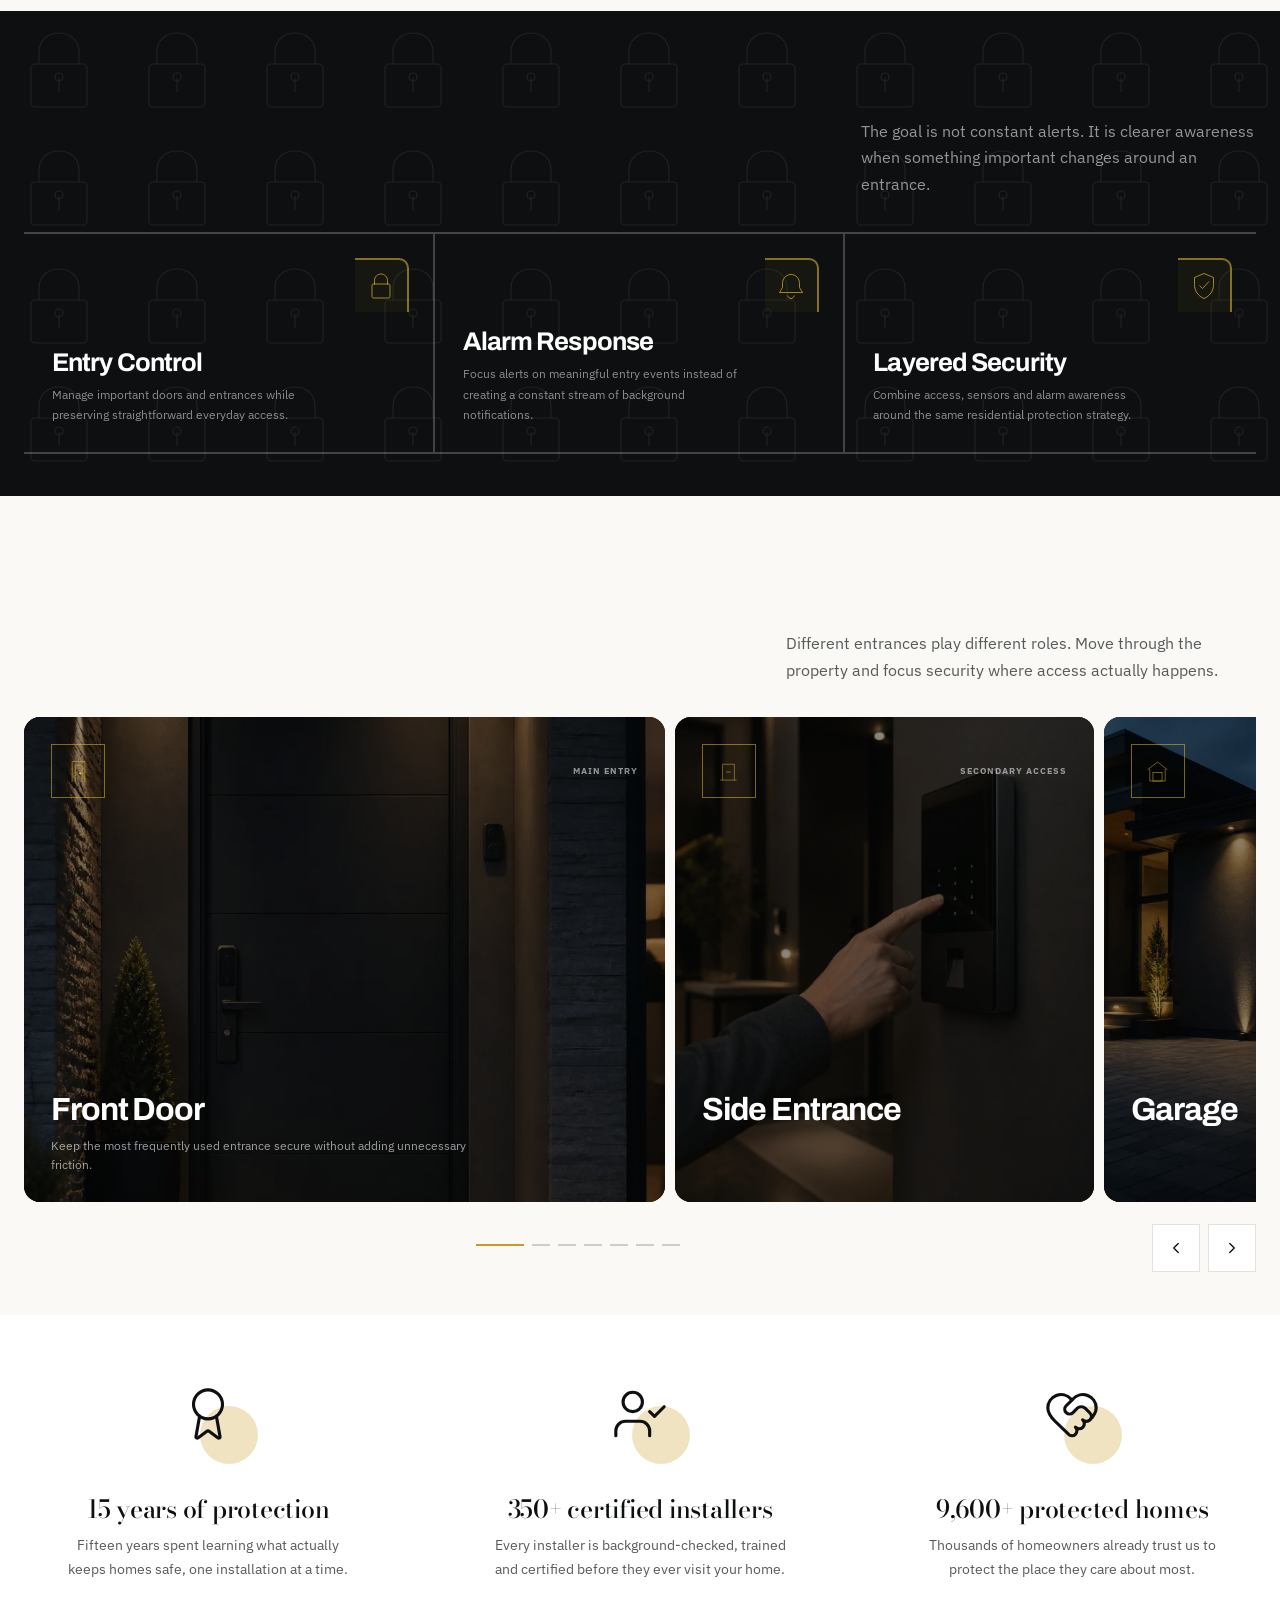
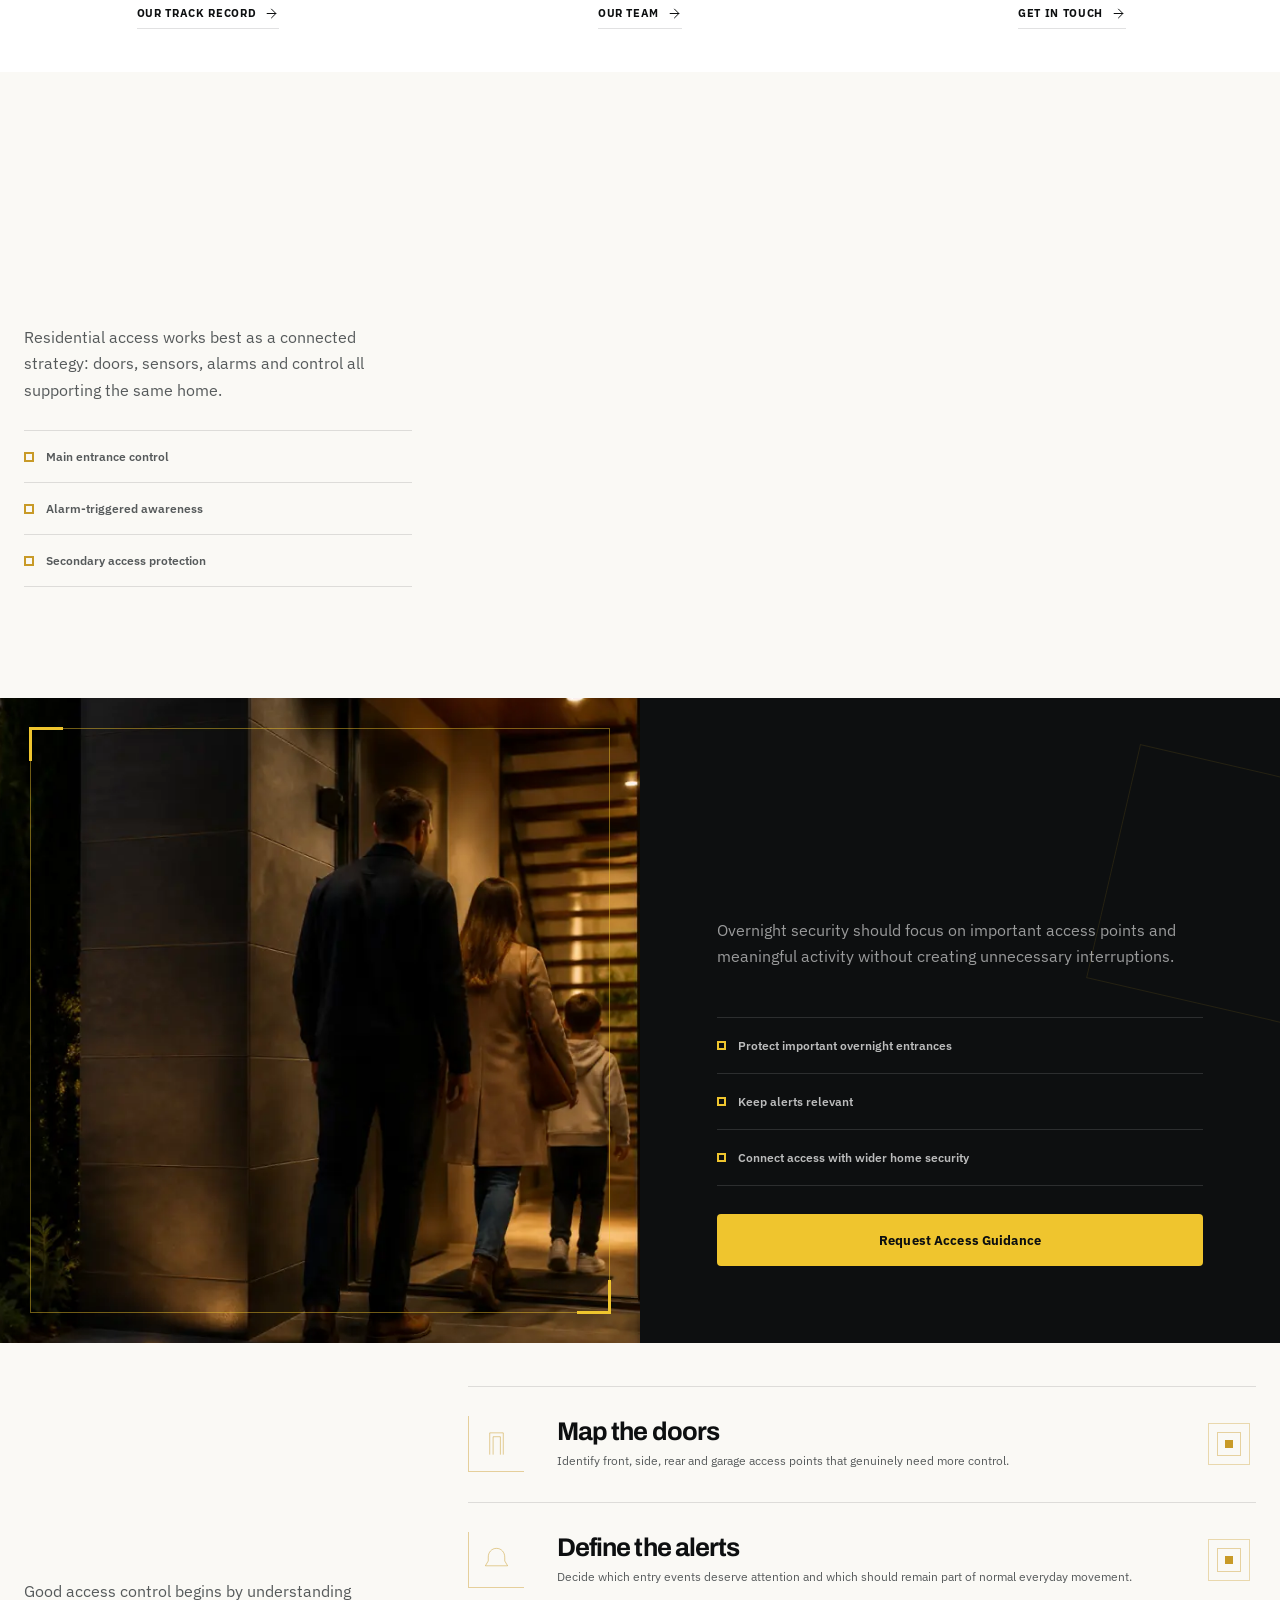
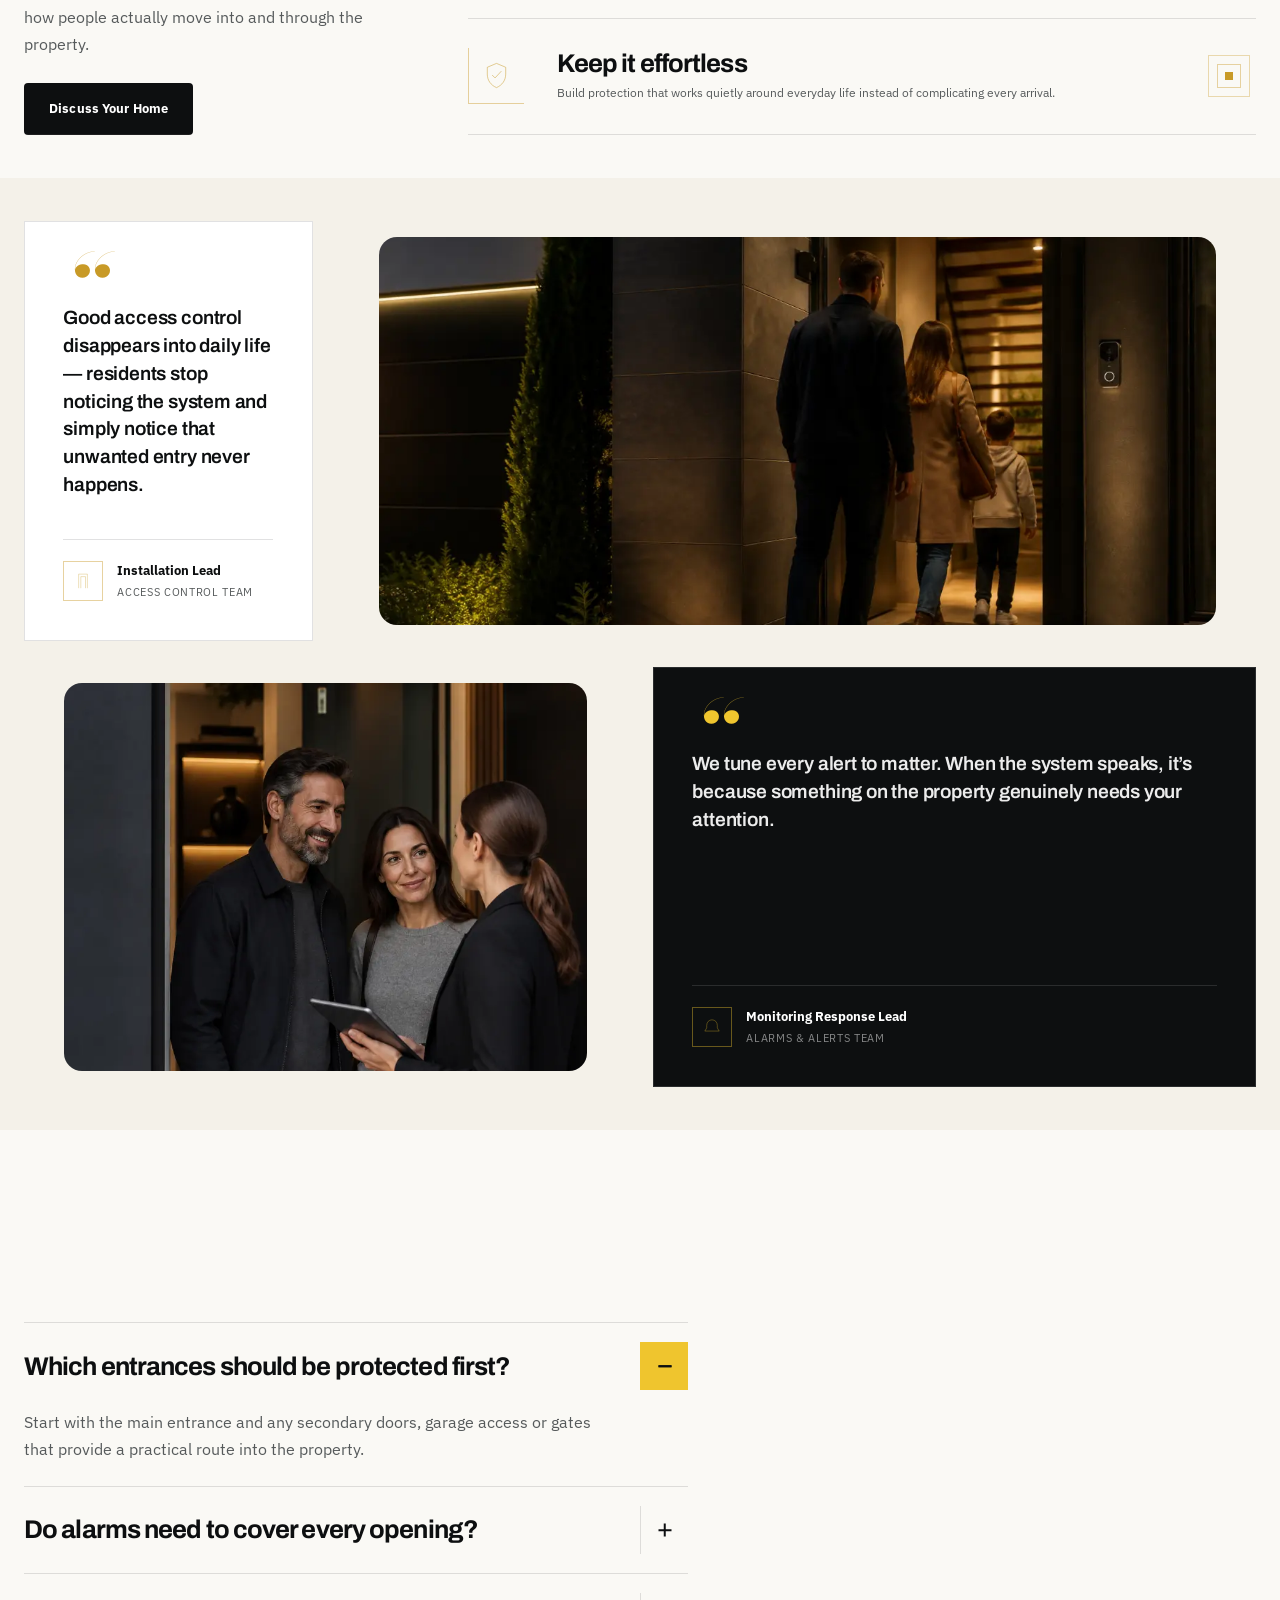
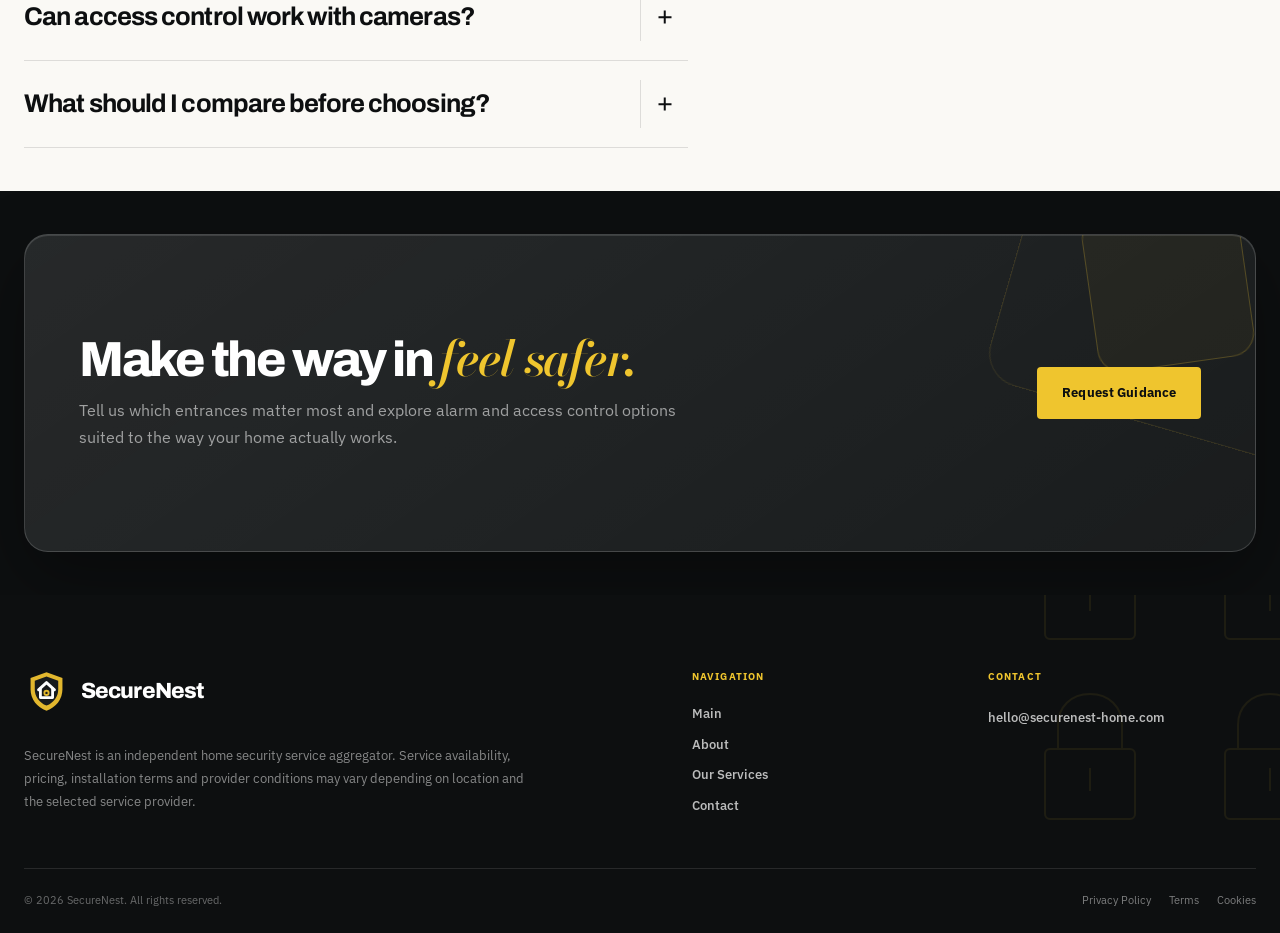
==== commit 6c12185d: "!" ====
--- a/alarm-access-control.html
+++ b/alarm-access-control.html
@@ -1609,6 +1609,208 @@
 
 
 
+        <section class="section service-trust">
+
+            <div class="container service-trust__row">
+
+                <div class="service-trust__item">
+
+                    <div class="service-trust__figure">
+
+                        <span
+                            class="service-trust__blob"
+                            aria-hidden="true"
+                        ></span>
+
+                        <span
+                            class="service-trust__icon"
+                            aria-hidden="true"
+                        >
+                            <svg
+                                viewBox="0 0 24 24"
+                                fill="none"
+                                stroke="currentColor"
+                                stroke-linecap="round"
+                                stroke-linejoin="round"
+                            >
+                                <path
+                                    d="m15.477 12.89 1.515 8.526a.5.5 0 0 1-.81.47l-3.58-2.687a1 1 0 0 0-1.197 0l-3.586 2.686a.5.5 0 0 1-.81-.469l1.514-8.526"
+                                />
+
+                                <circle
+                                    cx="12"
+                                    cy="8"
+                                    r="6"
+                                />
+                            </svg>
+                        </span>
+
+                    </div>
+
+                    <h3 class="service-trust__title">
+                        15 years of protection
+                    </h3>
+
+                    <p class="service-trust__text">
+                        Fifteen years spent learning what actually
+                        keeps homes safe, one installation at a time.
+                    </p>
+
+                    <a
+                        class="service-trust__link"
+                        href="index.html#results"
+                    >
+                        <span>Our track record</span>
+
+                        <svg
+                            viewBox="0 0 24 24"
+                            fill="none"
+                            stroke="currentColor"
+                            stroke-linecap="round"
+                            stroke-linejoin="round"
+                        >
+                            <path d="M5 12h14" />
+
+                            <path d="m12 5 7 7-7 7" />
+                        </svg>
+                    </a>
+
+                </div>
+
+
+                <div class="service-trust__item">
+
+                    <div class="service-trust__figure">
+
+                        <span
+                            class="service-trust__blob"
+                            aria-hidden="true"
+                        ></span>
+
+                        <span
+                            class="service-trust__icon"
+                            aria-hidden="true"
+                        >
+                            <svg
+                                viewBox="0 0 24 24"
+                                fill="none"
+                                stroke="currentColor"
+                                stroke-linecap="round"
+                                stroke-linejoin="round"
+                            >
+                                <path d="m16 11 2 2 4-4" />
+
+                                <path
+                                    d="M16 21v-2a4 4 0 0 0-4-4H6a4 4 0 0 0-4 4v2"
+                                />
+
+                                <circle
+                                    cx="9"
+                                    cy="7"
+                                    r="4"
+                                />
+                            </svg>
+                        </span>
+
+                    </div>
+
+                    <h3 class="service-trust__title">
+                        350+ certified installers
+                    </h3>
+
+                    <p class="service-trust__text">
+                        Every installer is background-checked,
+                        trained and certified before they ever
+                        visit your home.
+                    </p>
+
+                    <a
+                        class="service-trust__link"
+                        href="index.html#results"
+                    >
+                        <span>Our team</span>
+
+                        <svg
+                            viewBox="0 0 24 24"
+                            fill="none"
+                            stroke="currentColor"
+                            stroke-linecap="round"
+                            stroke-linejoin="round"
+                        >
+                            <path d="M5 12h14" />
+
+                            <path d="m12 5 7 7-7 7" />
+                        </svg>
+                    </a>
+
+                </div>
+
+
+                <div class="service-trust__item">
+
+                    <div class="service-trust__figure">
+
+                        <span
+                            class="service-trust__blob"
+                            aria-hidden="true"
+                        ></span>
+
+                        <span
+                            class="service-trust__icon"
+                            aria-hidden="true"
+                        >
+                            <svg
+                                viewBox="0 0 24 24"
+                                fill="none"
+                                stroke="currentColor"
+                                stroke-linecap="round"
+                                stroke-linejoin="round"
+                            >
+                                <path
+                                    d="M19.414 14.414C21 12.828 22 11.5 22 9.5a5.5 5.5 0 0 0-9.591-3.676.6.6 0 0 1-.818.001A5.5 5.5 0 0 0 2 9.5c0 2.3 1.5 4 3 5.5l5.535 5.362a2 2 0 0 0 2.879.052 2.12 2.12 0 0 0-.004-3 2.124 2.124 0 1 0 3-3 2.124 2.124 0 0 0 3.004 0 2 2 0 0 0 0-2.828l-1.881-1.882a2.41 2.41 0 0 0-3.409 0l-1.71 1.71a2 2 0 0 1-2.828 0 2 2 0 0 1 0-2.828l2.823-2.762"
+                                />
+                            </svg>
+                        </span>
+
+                    </div>
+
+                    <h3 class="service-trust__title">
+                        9,600+ protected homes
+                    </h3>
+
+                    <p class="service-trust__text">
+                        Thousands of homeowners already trust us
+                        to protect the place they care about most.
+                    </p>
+
+                    <a
+                        class="service-trust__link"
+                        href="index.html#contact"
+                    >
+                        <span>Get in touch</span>
+
+                        <svg
+                            viewBox="0 0 24 24"
+                            fill="none"
+                            stroke="currentColor"
+                            stroke-linecap="round"
+                            stroke-linejoin="round"
+                        >
+                            <path d="M5 12h14" />
+
+                            <path d="m12 5 7 7-7 7" />
+                        </svg>
+                    </a>
+
+                </div>
+
+            </div>
+
+        </section>
+
+
+
+
         <section
             class="section service-system"
             id="system"
--- a/assets/css/global.css
+++ b/assets/css/global.css
@@ -31,6 +31,8 @@
 
     --header-info-height: 34px;
     --header-main-height: 82px;
+    --section-padding-block:
+        clamp(40px, 3.35vw, 48px);
 
     --border-dark:
         rgba(255, 255, 255, 0.12);
@@ -225,7 +227,7 @@
     position: relative;
 
     padding:
-        clamp(70px, 6.2vw, 102px)
+        var(--section-padding-block)
         0;
 
     overflow: hidden;
@@ -829,6 +831,18 @@
     position: relative;
 }
 
+.main-nav__item:has(.nav-dropdown)::after {
+    content: "";
+
+    position: absolute;
+
+    left: -10px;
+    right: -10px;
+    top: 100%;
+
+    height: 18px;
+}
+
 .main-nav__link,
 .main-nav__trigger {
     position: relative;
@@ -919,7 +933,9 @@
     position: absolute;
 
     right: 0;
-    top: calc(100% + 13px);
+    top: calc(100% + 8px);
+
+    z-index: 20;
 
     width: 320px;
 
@@ -948,6 +964,18 @@
         opacity var(--transition),
         visibility var(--transition),
         transform var(--transition);
+}
+
+.nav-dropdown::before {
+    content: "";
+
+    position: absolute;
+
+    left: 0;
+    right: 0;
+    top: -12px;
+
+    height: 12px;
 }
 
 .main-nav__item:hover
@@ -2476,6 +2504,9 @@
     :root {
         --header-main-height:
             74px;
+
+        --section-padding-block:
+            clamp(34px, 4.5vw, 40px);
     }
 
     .header-main__inner {
@@ -2521,6 +2552,9 @@
 
         --header-main-height:
             68px;
+
+        --section-padding-block:
+            clamp(26px, 7.5vw, 32px);
     }
 
     .container {
@@ -2531,11 +2565,6 @@
             );
     }
 
-    .section {
-        padding:
-            62px 0;
-    }
-
     h1 {
         font-size:
             clamp(48px, 14vw, 72px);
--- a/assets/css/services.css
+++ b/assets/css/services.css
@@ -732,6 +732,8 @@
     height: 100%;
 
     object-fit: cover;
+
+    border-radius: 14px;
 }
 
 .service-editorial__detail {
@@ -746,6 +748,8 @@
     border:
         8px solid
         var(--white);
+
+    border-radius: 16px;
 
     object-fit: cover;
 }
@@ -1147,6 +1151,8 @@
 
     height: 485px;
 
+    border-radius: 16px;
+
     background: var(--black);
 
     overflow: hidden;
@@ -1291,6 +1297,152 @@
 
 
 
+.service-trust {
+    background: var(--white);
+}
+
+.service-trust__row {
+    display: grid;
+
+    grid-template-columns:
+        repeat(3, 1fr);
+
+    gap:
+        clamp(
+            36px,
+            5vw,
+            64px
+        );
+}
+
+.service-trust__item {
+    display: flex;
+    flex-direction: column;
+
+    align-items: center;
+
+    text-align: center;
+}
+
+.service-trust__figure {
+    position: relative;
+
+    width: 112px;
+    height: 112px;
+
+    margin-bottom: 26px;
+
+    display: grid;
+    place-items: center;
+}
+
+.service-trust__blob {
+    position: absolute;
+
+    right: 6px;
+    bottom: 6px;
+
+    width: 58px;
+    height: 58px;
+
+    border-radius: 50%;
+
+    background:
+        rgba(200, 154, 39, 0.28);
+}
+
+.service-trust__icon {
+    position: relative;
+
+    z-index: 1;
+
+    display: grid;
+    place-items: center;
+
+    color: var(--black);
+}
+
+.service-trust__icon svg {
+    width: 58px;
+    height: 58px;
+
+    stroke-width: 1.3;
+}
+
+.service-trust__title {
+    margin-bottom: 12px;
+
+    font-family: var(--font-accent);
+    font-size: 25px;
+    font-weight: 500;
+    letter-spacing: -0.01em;
+}
+
+.service-trust__text {
+    max-width: 300px;
+
+    margin-bottom: 22px;
+
+    color: var(--gray-dark);
+
+    font-size: 14px;
+    line-height: 1.7;
+}
+
+.service-trust__link {
+    display: inline-flex;
+
+    align-items: center;
+
+    gap: 8px;
+
+    padding-bottom: 6px;
+
+    border-bottom:
+        1px solid
+        var(--border-light);
+
+    color: var(--black);
+
+    font-size: 11px;
+    font-weight: 700;
+
+    letter-spacing: 0.06em;
+
+    text-transform: uppercase;
+
+    transition:
+        color
+        var(--transition),
+        border-color
+        var(--transition);
+}
+
+.service-trust__link:hover {
+    border-color: var(--mustard);
+
+    color: var(--mustard);
+}
+
+.service-trust__link svg {
+    width: 15px;
+    height: 15px;
+
+    stroke-width: 1.6;
+
+    transition:
+        transform
+        var(--transition);
+}
+
+.service-trust__link:hover svg {
+    transform:
+        translateX(3px);
+}
+
+
+
+
 .service-system {
     background: var(--paper);
 }
@@ -2069,6 +2221,8 @@
 .field-notes__photo {
     grid-column: span 3;
 
+    border-radius: 18px;
+
     overflow: hidden;
 }
 
@@ -2115,6 +2269,8 @@
     position: relative;
 
     min-height: 500px;
+
+    border-radius: 14px;
 
     background: var(--black);
 
@@ -2695,6 +2851,13 @@
         gap: 18px;
     }
 
+    .service-trust__row {
+        grid-template-columns:
+            repeat(2, 1fr);
+
+        row-gap: 46px;
+    }
+
     .service-system__layout {
         grid-template-columns: 1fr;
     }
@@ -2913,6 +3076,12 @@
         height: 48px;
     }
 
+    .service-trust__row {
+        grid-template-columns: 1fr;
+
+        row-gap: 44px;
+    }
+
     .field-notes__card {
         padding: 26px;
     }
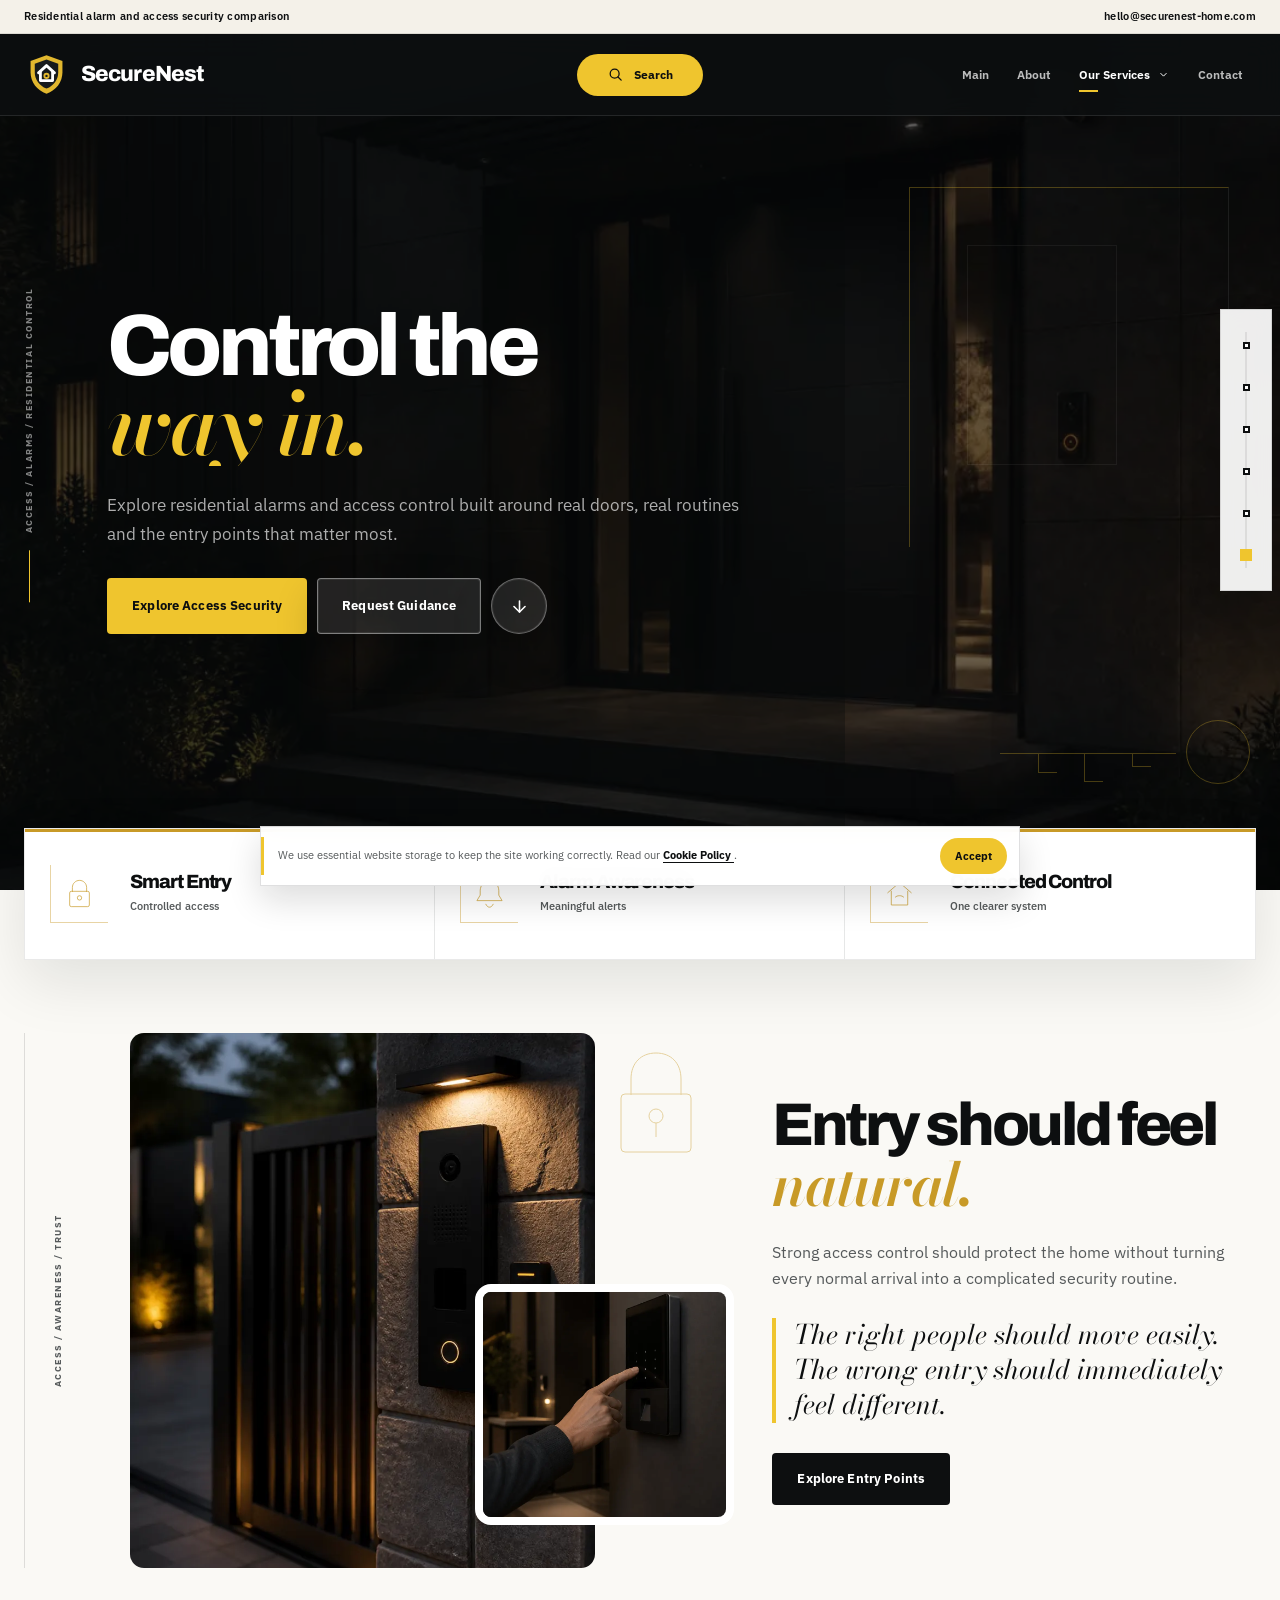
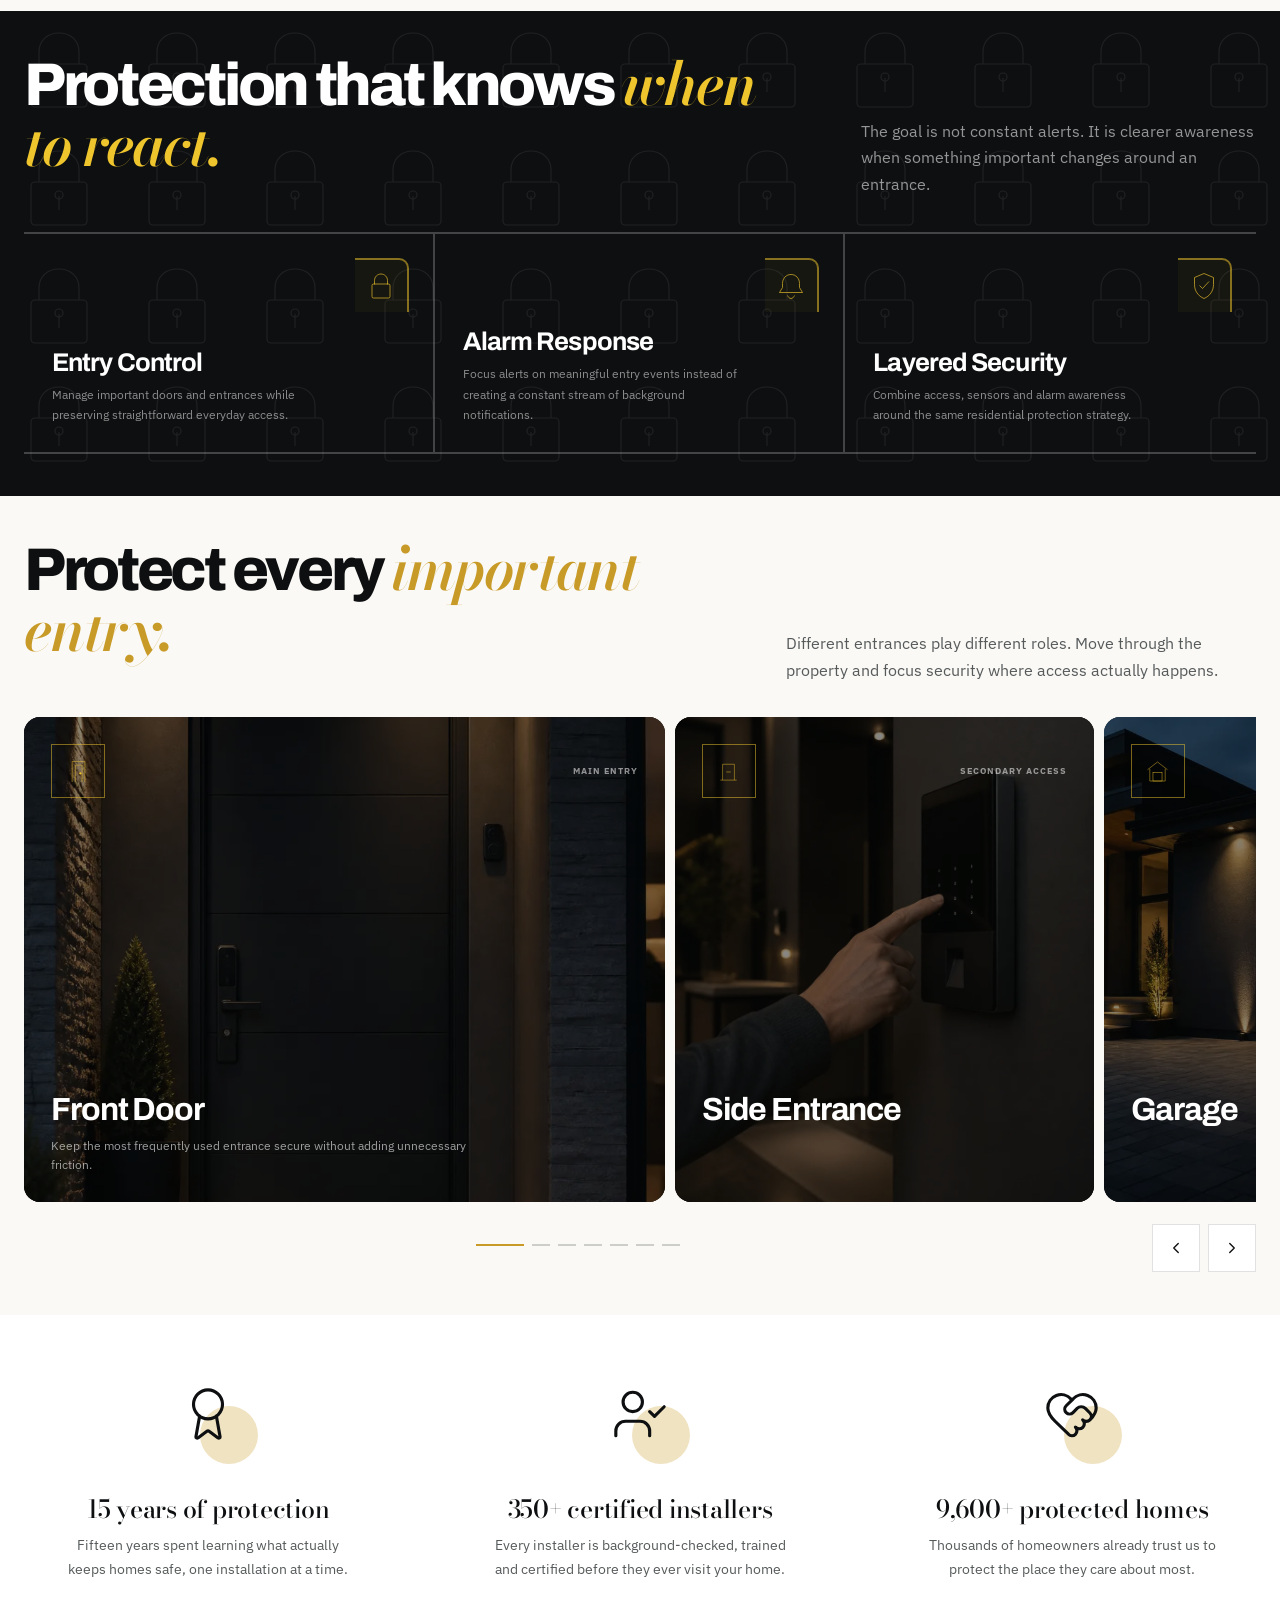
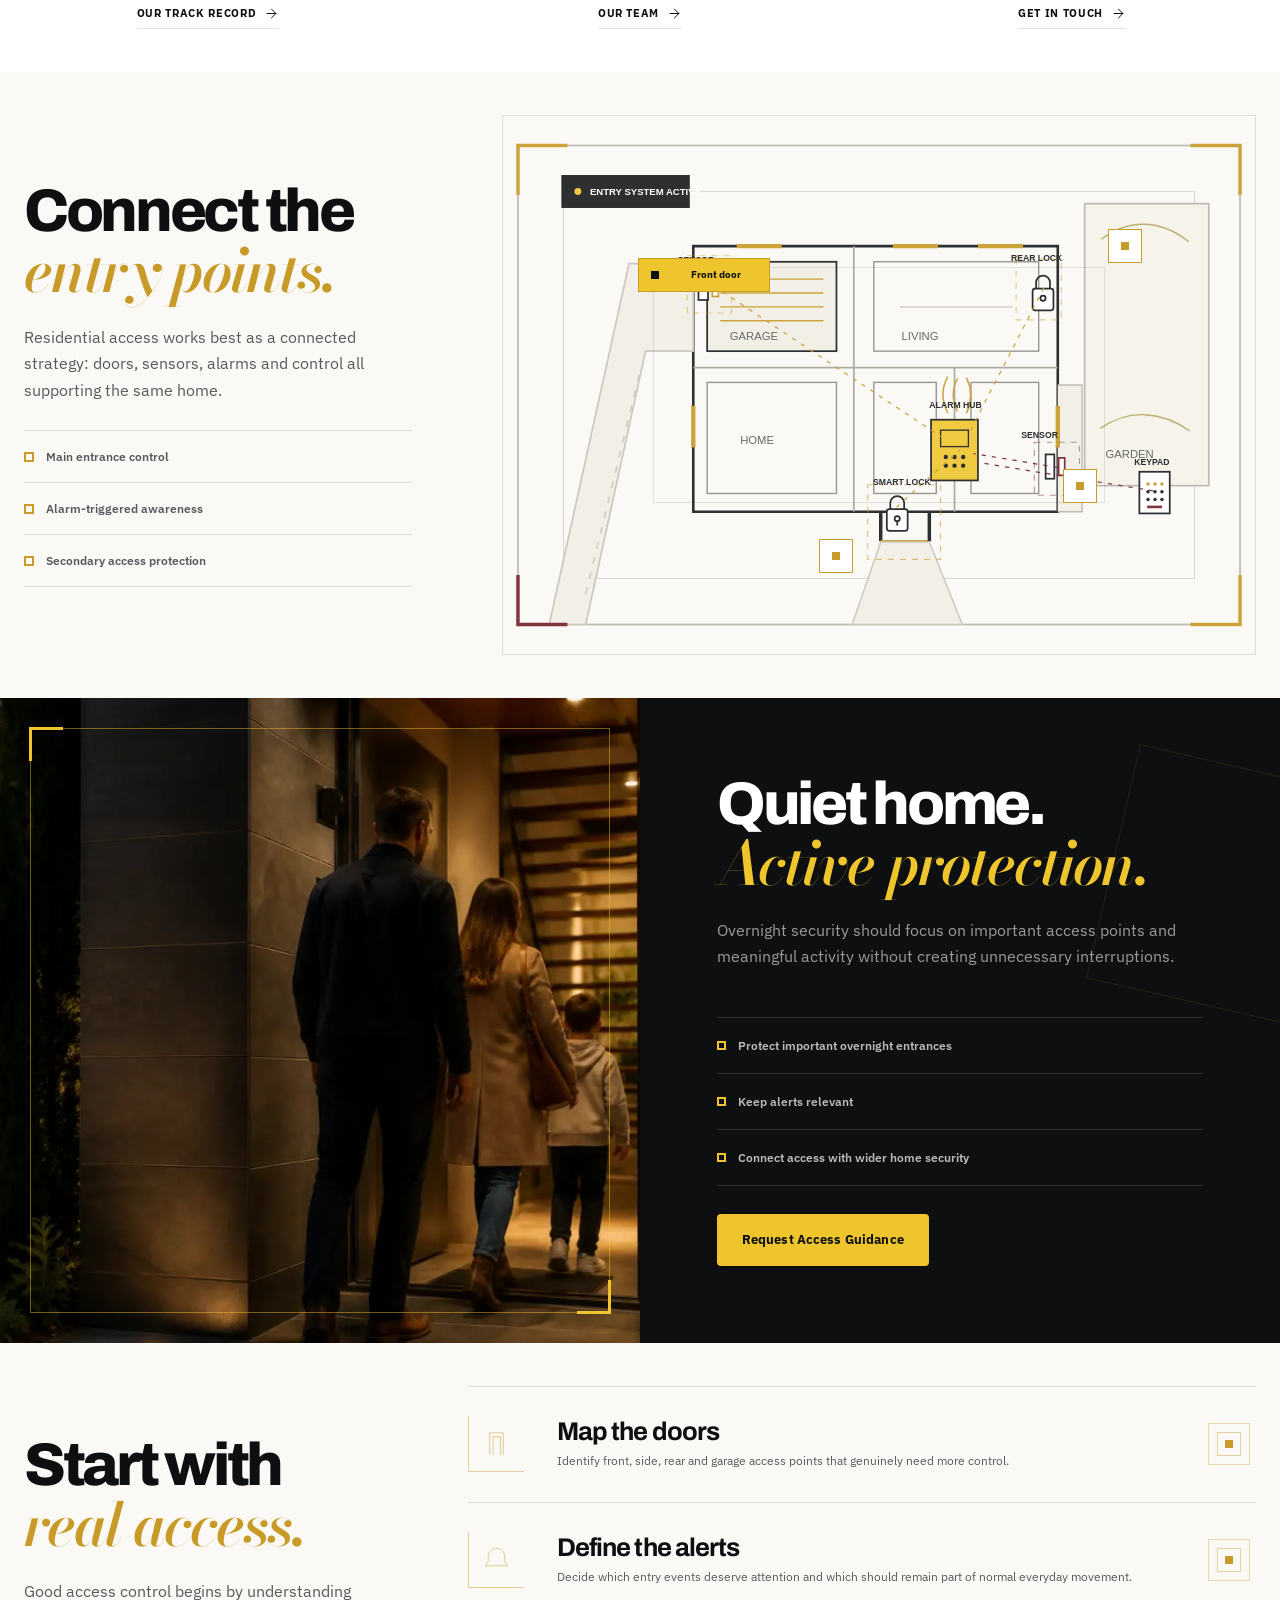
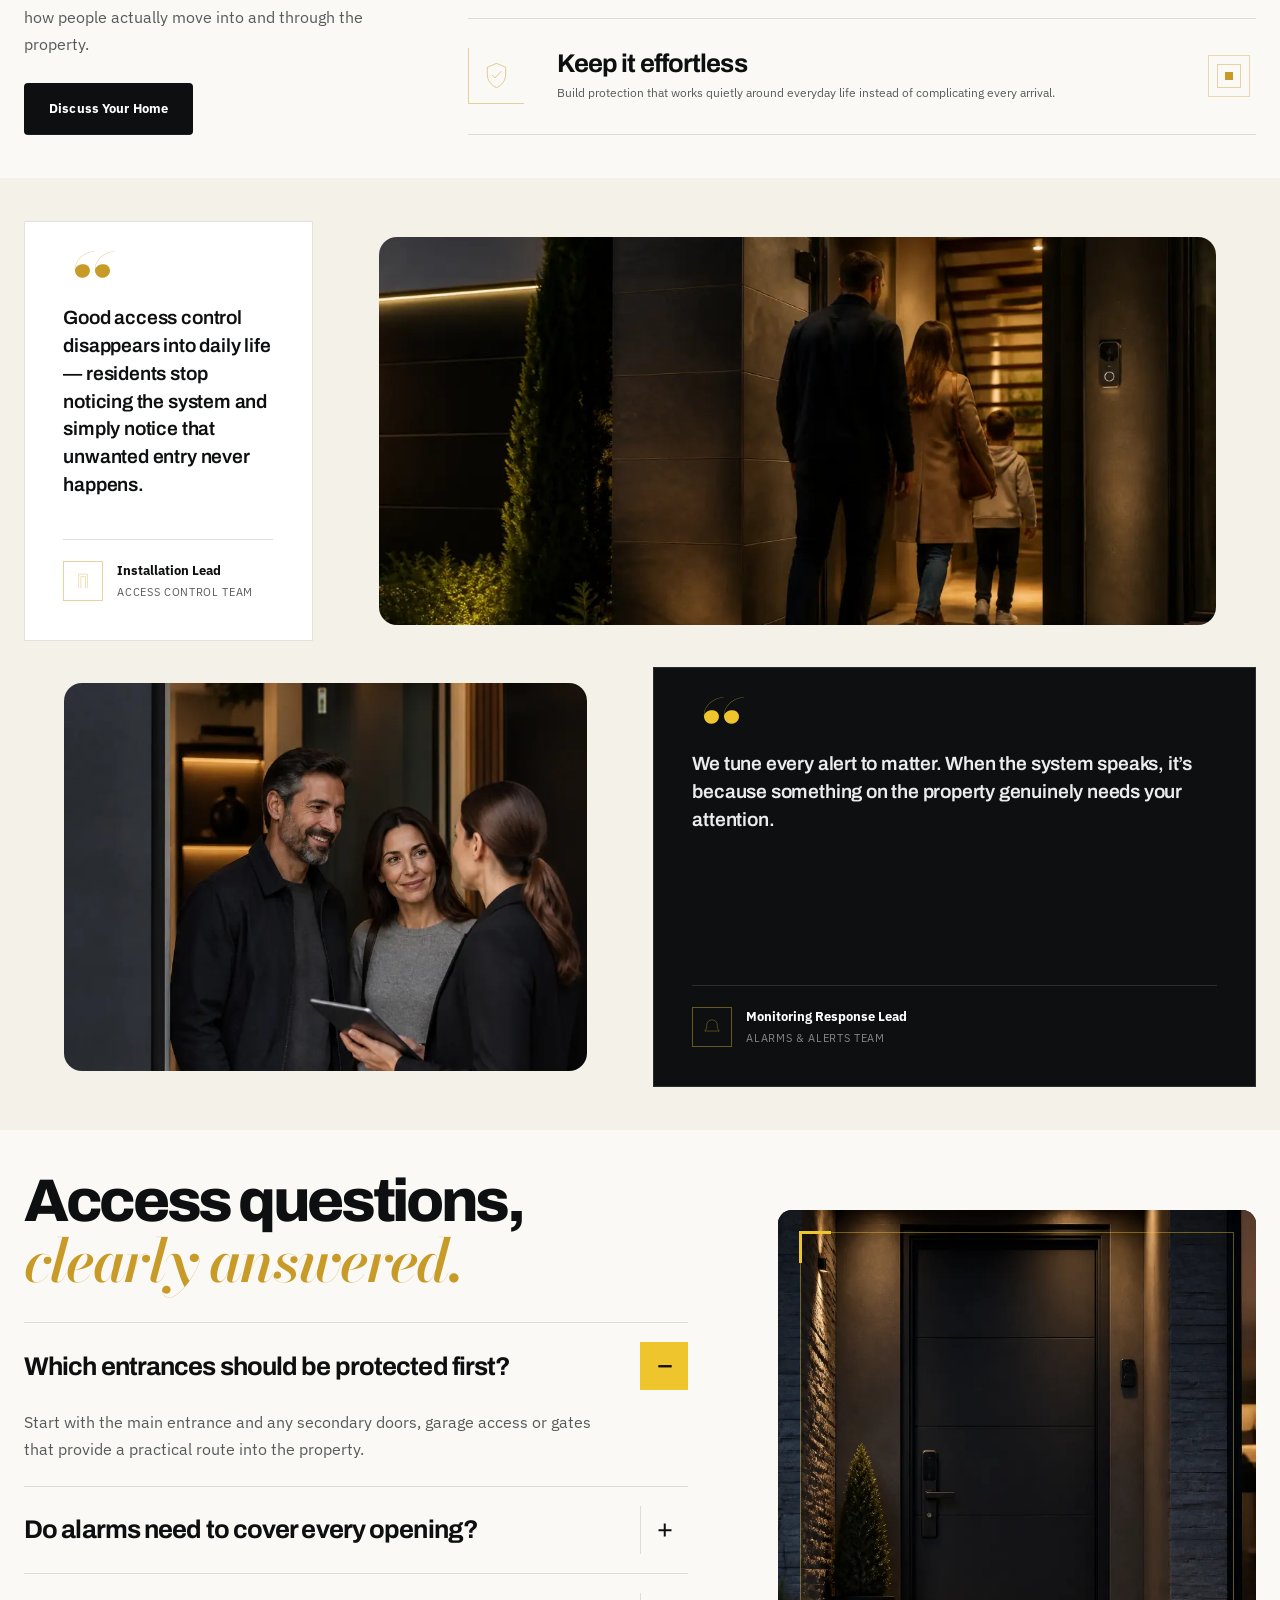
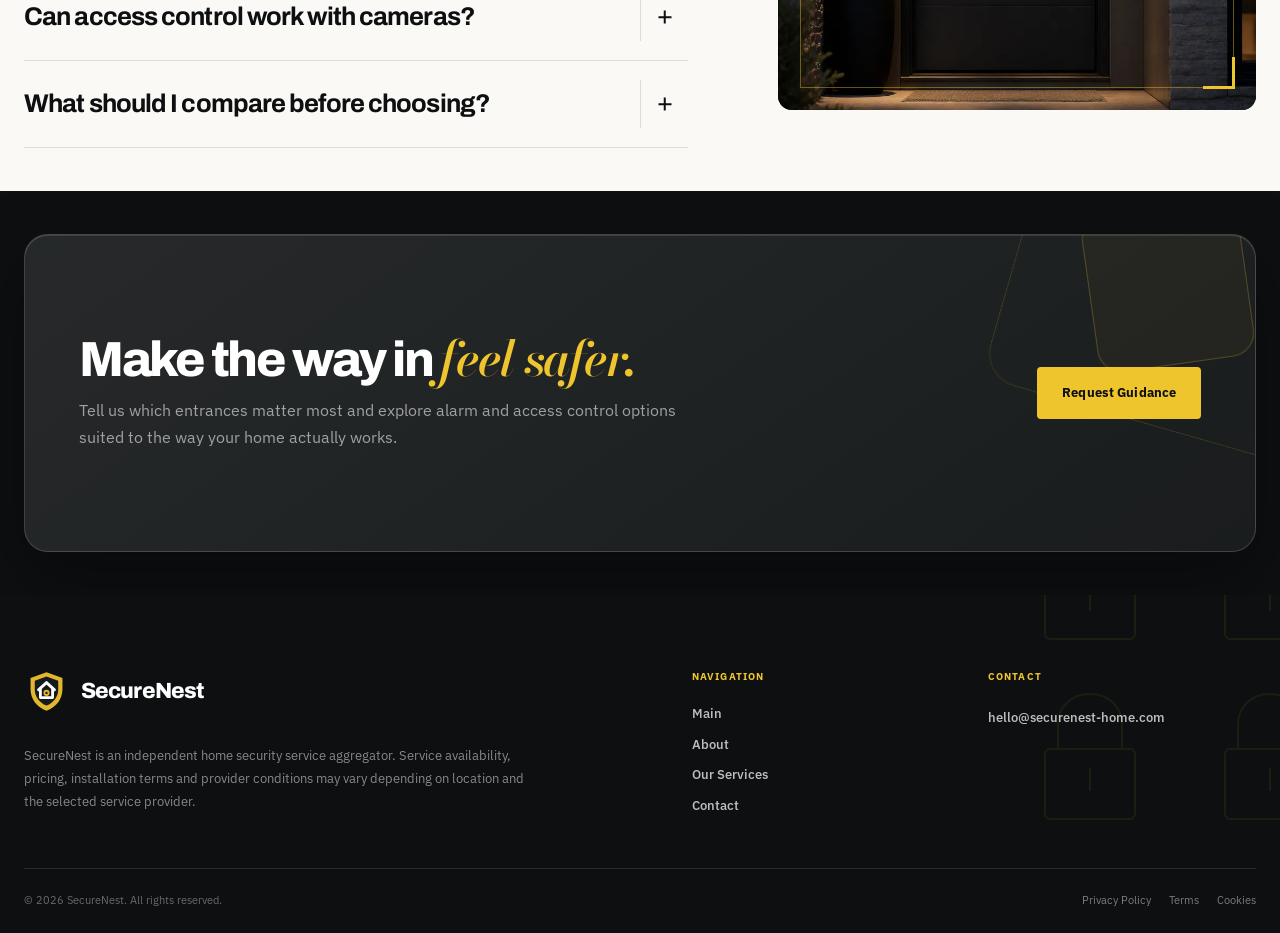
==== commit b6932853: "+" ====
--- a/alarm-access-control.html
+++ b/alarm-access-control.html
@@ -731,7 +731,6 @@
 
                     <div
                         class="service-command__item"
-                        data-aos="security-lift"
                     >
 
                         <div class="service-command__icon">
@@ -783,8 +782,6 @@
 
                     <div
                         class="service-command__item"
-                        data-aos="security-lift"
-                        data-aos-delay="70"
                     >
 
                         <div class="service-command__icon">
@@ -825,8 +822,6 @@
 
                     <div
                         class="service-command__item"
-                        data-aos="security-lift"
-                        data-aos-delay="140"
                     >
 
                         <div class="service-command__icon">
@@ -894,9 +889,7 @@
 
 
                 <div
-                    class="service-editorial__media"
-                    data-aos="security-shutter"
-                >
+                    class="service-editorial__media">
 
                     <img
                         class="service-editorial__main reveal-image"
@@ -952,7 +945,7 @@
 
                     <h2
                         class="service-editorial__title"
-                        data-aos="security-text"
+                        data-aos="fade-up"
                     >
                         Entry should feel
                         <span class="accent-serif accent-mustard">
@@ -963,7 +956,7 @@
 
                     <p
                         class="service-editorial__copy"
-                        data-aos="security-line"
+                        data-aos="fade-up"
                     >
                         Strong access control should protect the home
                         without turning every normal arrival into a
@@ -973,7 +966,7 @@
 
                     <div
                         class="service-editorial__statement"
-                        data-aos="security-lift"
+                        data-aos="fade-up"
                     >
 
                         <span class="service-editorial__statement-line"></span>
@@ -1015,7 +1008,7 @@
 
                 <div class="service-capabilities__header">
 
-                    <h2 data-aos="security-text">
+                    <h2 data-aos="fade-up">
                         Protection that knows
                         <span class="accent-serif accent-yellow">
                             when to react.
@@ -1024,7 +1017,7 @@
 
                     <p
                         class="service-capabilities__copy"
-                        data-aos="security-line"
+                        data-aos="fade-up"
                     >
                         The goal is not constant alerts. It is clearer
                         awareness when something important changes
@@ -1173,7 +1166,7 @@
 
                     <div>
 
-                        <h2 data-aos="security-text">
+                        <h2 data-aos="fade-up">
                             Protect every
                             <span class="accent-serif accent-mustard">
                                 important entry.
@@ -1820,7 +1813,7 @@
 
                 <div class="service-system__intro">
 
-                    <h2 data-aos="security-text">
+                    <h2 data-aos="fade-up">
                         Connect the
                         <span class="accent-serif accent-mustard">
                             entry points.
@@ -1830,7 +1823,7 @@
 
                     <p
                         class="service-system__copy"
-                        data-aos="security-line"
+                        data-aos="fade-up"
                     >
                         Residential access works best as a connected
                         strategy: doors, sensors, alarms and control
@@ -1861,9 +1854,7 @@
 
 
                 <div
-                    class="service-system__canvas"
-                    data-aos="security-shutter"
-                >
+                    class="service-system__canvas">
 
                     <img
                         class="service-system__drawing"
@@ -1949,7 +1940,7 @@
 
                     <h2
                         class="service-story__title"
-                        data-aos="security-text"
+                        data-aos="fade-up"
                     >
                         Quiet home.
                         <span class="accent-serif accent-yellow">
@@ -2010,7 +2001,7 @@
 
                 <div class="service-approach__intro">
 
-                    <h2 data-aos="security-text">
+                    <h2 data-aos="fade-up">
                         Start with
                         <span class="accent-serif accent-mustard">
                             real access.
@@ -2331,7 +2322,7 @@
 
                     <h2
                         class="service-visual-faq__title"
-                        data-aos="security-text"
+                        data-aos="fade-up"
                     >
                         Access questions,
                         <span class="accent-serif accent-mustard">
@@ -2506,9 +2497,7 @@
 
 
                 <div
-                    class="service-visual-faq__media"
-                    data-aos="security-shutter"
-                >
+                    class="service-visual-faq__media">
 
                     <img
                         class="service-visual-faq__image is-active"
--- a/assets/css/global.css
+++ b/assets/css/global.css
@@ -485,6 +485,9 @@
 
     display: inline-flex;
 
+    width: fit-content;
+    max-width: 100%;
+
     align-items: center;
     justify-content: center;
 
@@ -502,6 +505,8 @@
     font-weight: 700;
 
     letter-spacing: 0.01em;
+    line-height: 1.2;
+    text-align: center;
 
     cursor: pointer;
 
@@ -2349,123 +2354,42 @@
 [data-aos] {
     will-change:
         opacity,
-        transform,
-        clip-path;
-}
-
-
-
-
-[data-aos="security-text"] {
-    opacity: 0;
-
+        transform;
+}
+
+
+
+
+body:not(.aos-ready) [data-aos],
+[data-aos]:not(.aos-init) {
+    opacity: 1 !important;
+
+    transform:
+        none !important;
+}
+
+[data-aos="fade-up"] {
     transform:
         translate3d(
             0,
-            34px,
+            22px,
             0
         );
-
-    clip-path:
-        inset(
-            0
-            0
-            100%
-            0
-        );
-}
-
-[data-aos="security-text"].aos-animate {
-    opacity: 1;
-
+}
+
+[data-aos="fade-left"] {
     transform:
         translate3d(
-            0,
+            24px,
             0,
             0
         );
-
-    clip-path:
-        inset(
-            0
-            0
-            0
-            0
-        );
-}
-
-
-
-
-[data-aos="security-line"] {
-    opacity: 0;
-
+}
+
+[data-aos="fade-right"] {
     transform:
         translate3d(
-            42px,
-            0,
-            0
-        );
-}
-
-[data-aos="security-line"].aos-animate {
-    opacity: 1;
-
-    transform:
-        translate3d(
-            0,
-            0,
-            0
-        );
-}
-
-
-
-
-[data-aos="security-shutter"] {
-    opacity: 0;
-
-    clip-path:
-        inset(
-            0
-            100%
-            0
-            0
-        );
-}
-
-[data-aos="security-shutter"].aos-animate {
-    opacity: 1;
-
-    clip-path:
-        inset(
-            0
-            0
-            0
-            0
-        );
-}
-
-
-
-
-[data-aos="security-lift"] {
-    opacity: 0;
-
-    transform:
-        translate3d(
-            0,
-            20px,
-            0
-        );
-}
-
-[data-aos="security-lift"].aos-animate {
-    opacity: 1;
-
-    transform:
-        translate3d(
-            0,
+            -24px,
             0,
             0
         );
@@ -2533,6 +2457,33 @@
             1fr;
 
         gap: 18px;
+
+        max-width: 860px;
+
+        justify-items: center;
+
+        margin-inline: auto;
+
+        text-align: center;
+    }
+
+    .section-heading__title {
+        max-width:
+            min(
+                100%,
+                760px
+            );
+
+        margin-inline: auto;
+
+        text-align: center;
+        text-wrap: balance;
+    }
+
+    .section-heading__copy {
+        margin-inline: auto;
+
+        text-align: center;
     }
 
     .footer-main {
--- a/assets/css/services.css
+++ b/assets/css/services.css
@@ -2790,7 +2790,28 @@
     }
 
     .service-hero__content {
-        margin-left: 50px;
+        margin-inline: auto;
+
+        text-align: center;
+    }
+
+    .service-hero__title {
+        max-width: 860px;
+
+        margin-inline: auto;
+
+        text-align: center;
+        text-wrap: balance;
+    }
+
+    .service-hero__copy {
+        margin-inline: auto;
+
+        text-align: center;
+    }
+
+    .service-hero__actions {
+        justify-content: center;
     }
 
     .service-command {
@@ -2799,12 +2820,37 @@
 
     .service-command__item {
         min-height: 98px;
+
+        grid-template-columns: 1fr;
+
+        justify-items: center;
+
+        gap: 12px;
 
         border-right: 0;
 
         border-bottom:
             1px solid
             rgba(13, 15, 16, 0.10);
+
+        text-align: center;
+    }
+
+    .service-command__title {
+        max-width: 520px;
+
+        margin-inline: auto;
+
+        text-align: center;
+        text-wrap: balance;
+    }
+
+    .service-command__hint {
+        max-width: 420px;
+
+        margin-inline: auto;
+
+        text-align: center;
     }
 
     .service-command__item:last-child {
@@ -2849,6 +2895,69 @@
         grid-template-columns: 1fr;
 
         gap: 18px;
+
+        max-width: 820px;
+
+        justify-items: center;
+
+        margin-inline: auto;
+
+        text-align: center;
+    }
+
+    .service-capabilities__header h2,
+    .service-scenes__top h2,
+    .service-system__layout h2,
+    .service-approach__intro h2,
+    .field-notes__grid h2 {
+        max-width:
+            min(
+                100%,
+                760px
+            );
+
+        margin-inline: auto;
+
+        text-align: center;
+        text-wrap: balance;
+    }
+
+    .service-capabilities__copy,
+    .service-scenes__copy {
+        margin-inline: auto;
+
+        text-align: center;
+    }
+
+    .service-editorial__content,
+    .service-story__content,
+    .service-visual-faq__layout > div:first-child {
+        max-width: 760px;
+
+        margin-inline: auto;
+
+        text-align: center;
+    }
+
+    .service-editorial__title,
+    .service-story__title,
+    .service-visual-faq__title {
+        margin-inline: auto;
+
+        text-align: center;
+        text-wrap: balance;
+    }
+
+    .service-editorial__copy,
+    .service-story__copy {
+        margin-inline: auto;
+
+        text-align: center;
+    }
+
+    .service-editorial__content .btn,
+    .service-story__content .btn {
+        margin-inline: auto;
     }
 
     .service-trust__row {
@@ -2903,6 +3012,42 @@
     .service-visual-faq__media {
         min-height: 430px;
     }
+
+    .service-final__shell {
+        grid-template-columns: 1fr;
+
+        text-align: center;
+    }
+
+    .service-final__content {
+        max-width: 760px;
+
+        margin-inline: auto;
+    }
+
+    .service-final__title {
+        max-width:
+            min(
+                100%,
+                720px
+            );
+
+        margin-inline: auto;
+
+        text-align: center;
+        text-wrap: balance;
+        white-space: normal;
+    }
+
+    .service-final__copy {
+        margin-inline: auto;
+
+        text-align: center;
+    }
+
+    .service-final__action {
+        justify-self: center;
+    }
 }
 
 
@@ -2925,7 +3070,7 @@
     }
 
     .service-hero__content {
-        margin-left: 0;
+        margin-inline: auto;
     }
 
     .service-hero__vertical,
@@ -2956,10 +3101,9 @@
 
     .service-command__item {
         grid-template-columns:
-            54px
             1fr;
 
-        gap: 14px;
+        gap: 12px;
 
         padding:
             16px
@@ -2995,11 +3139,13 @@
     }
 
     .service-scenes__top {
-        align-items: flex-start;
+        align-items: center;
 
         flex-direction: column;
 
         gap: 15px;
+
+        text-align: center;
     }
 
     .service-scenes__slider
@@ -3113,10 +3259,13 @@
         font-size: 36px;
 
         white-space: normal;
+
+        text-align: center;
+        text-wrap: balance;
     }
 
     .service-final__action {
-        justify-self: start;
+        justify-self: center;
     }
 }
 
@@ -3132,18 +3281,18 @@
     .service-hero__actions {
         flex-direction: column;
 
-        align-items: stretch;
+        align-items: center;
     }
 
     .service-hero__actions .btn {
-        width: 100%;
+        width: fit-content;
     }
 
     .service-hero__actions .btn--round {
         width: 56px;
         min-width: 56px;
 
-        align-self: flex-start;
+        align-self: center;
     }
 
     .service-editorial__media {
